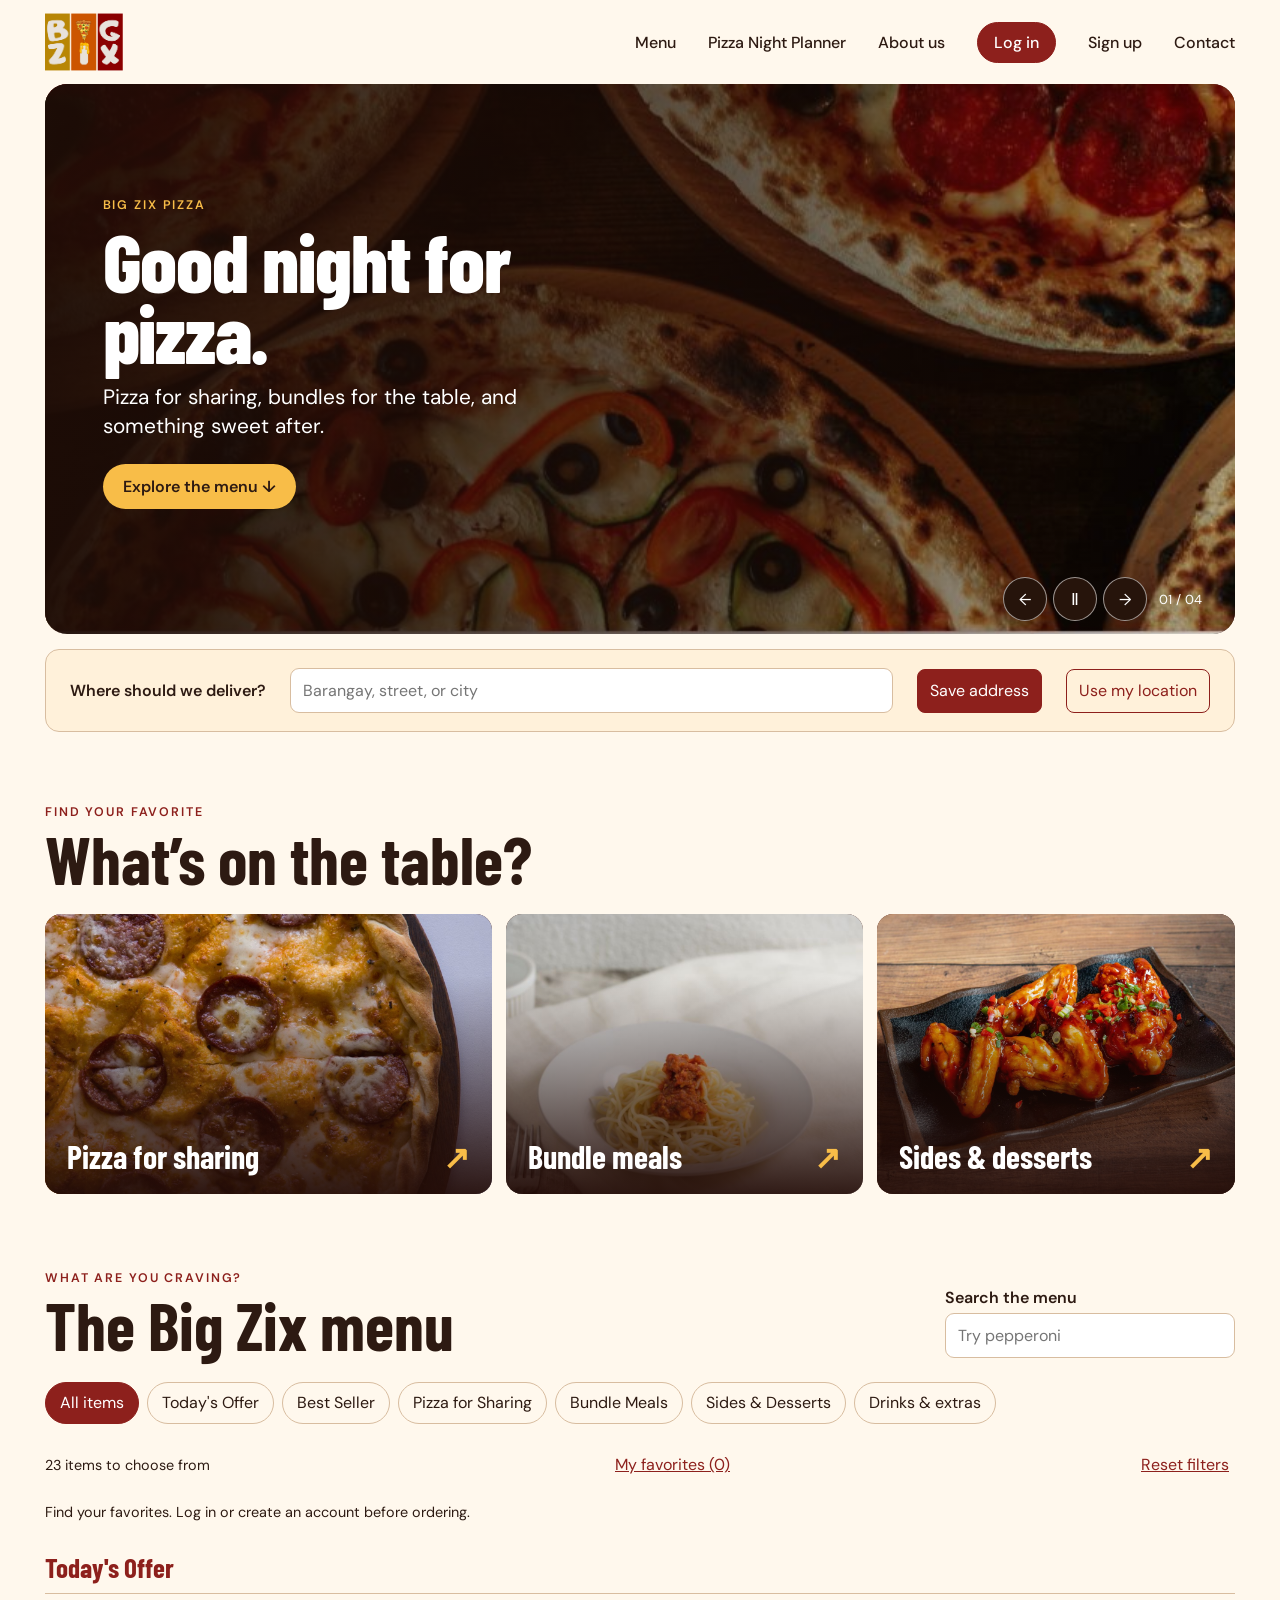
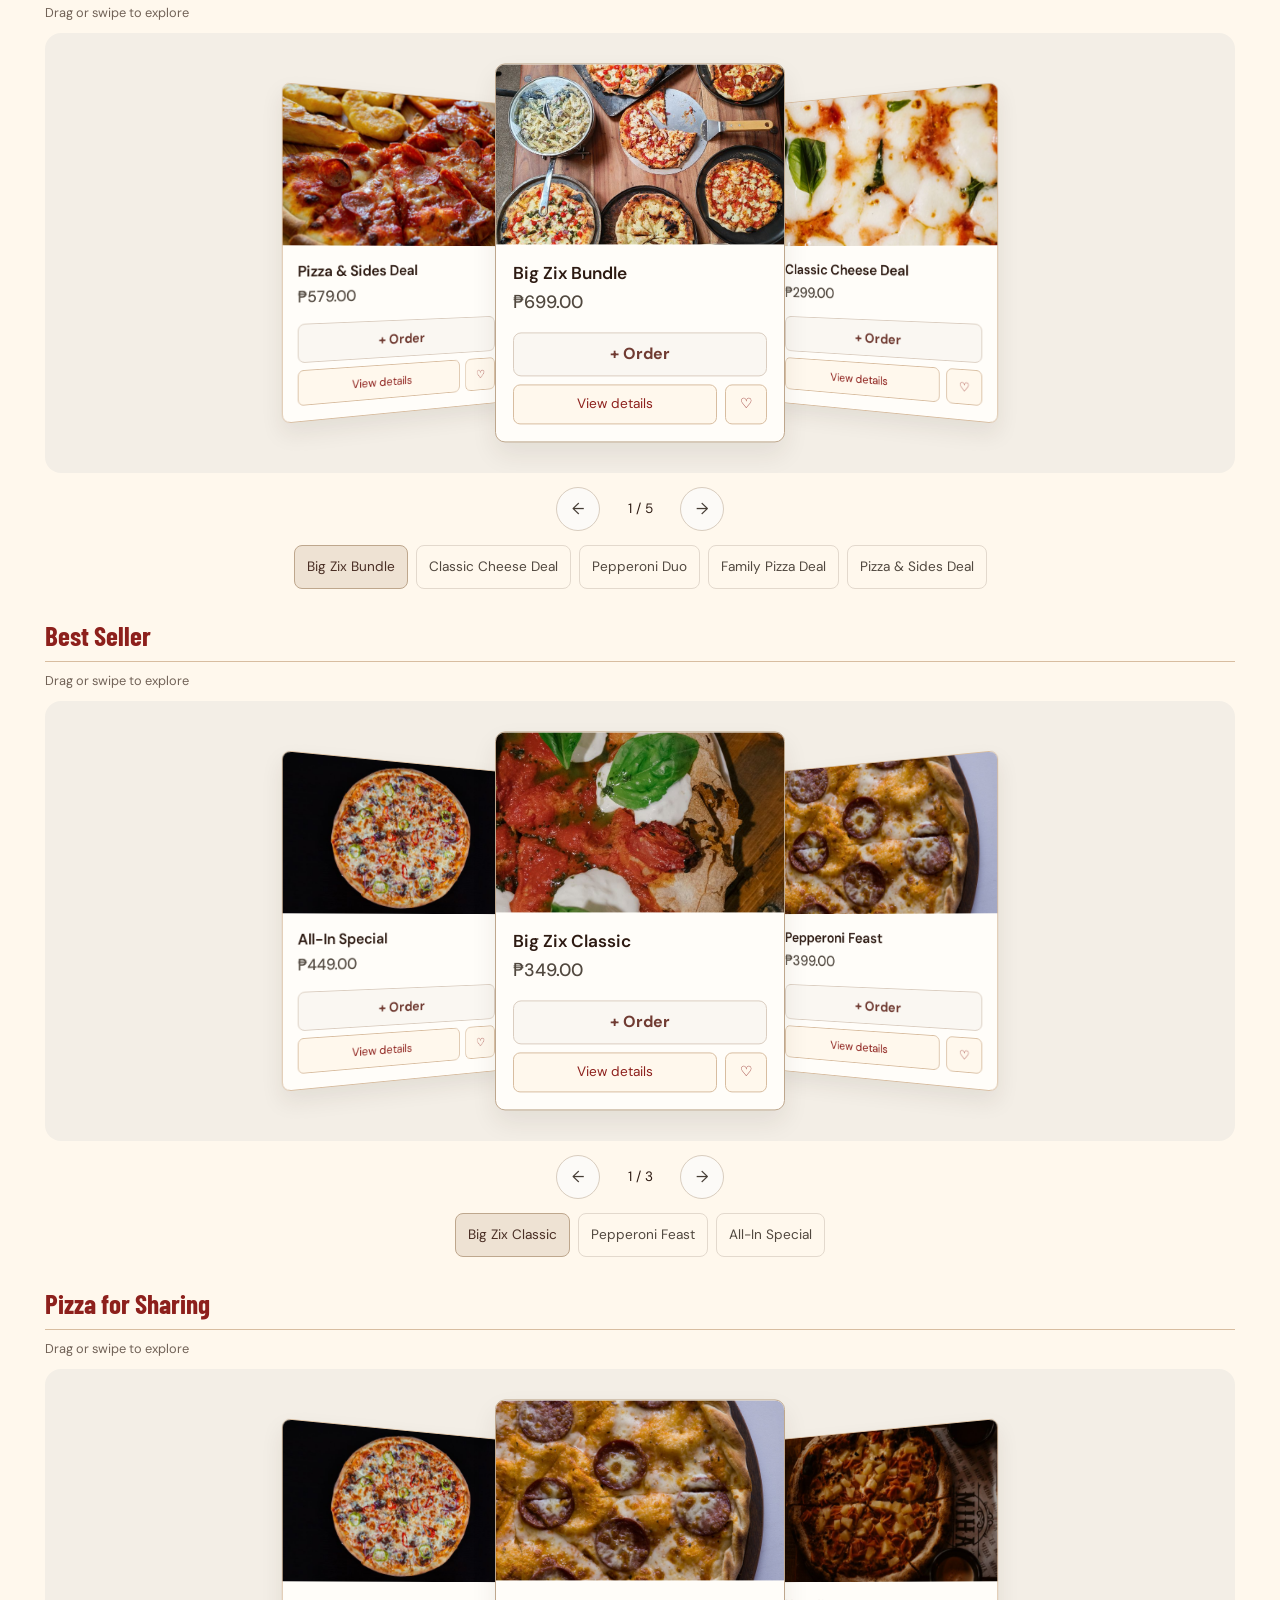
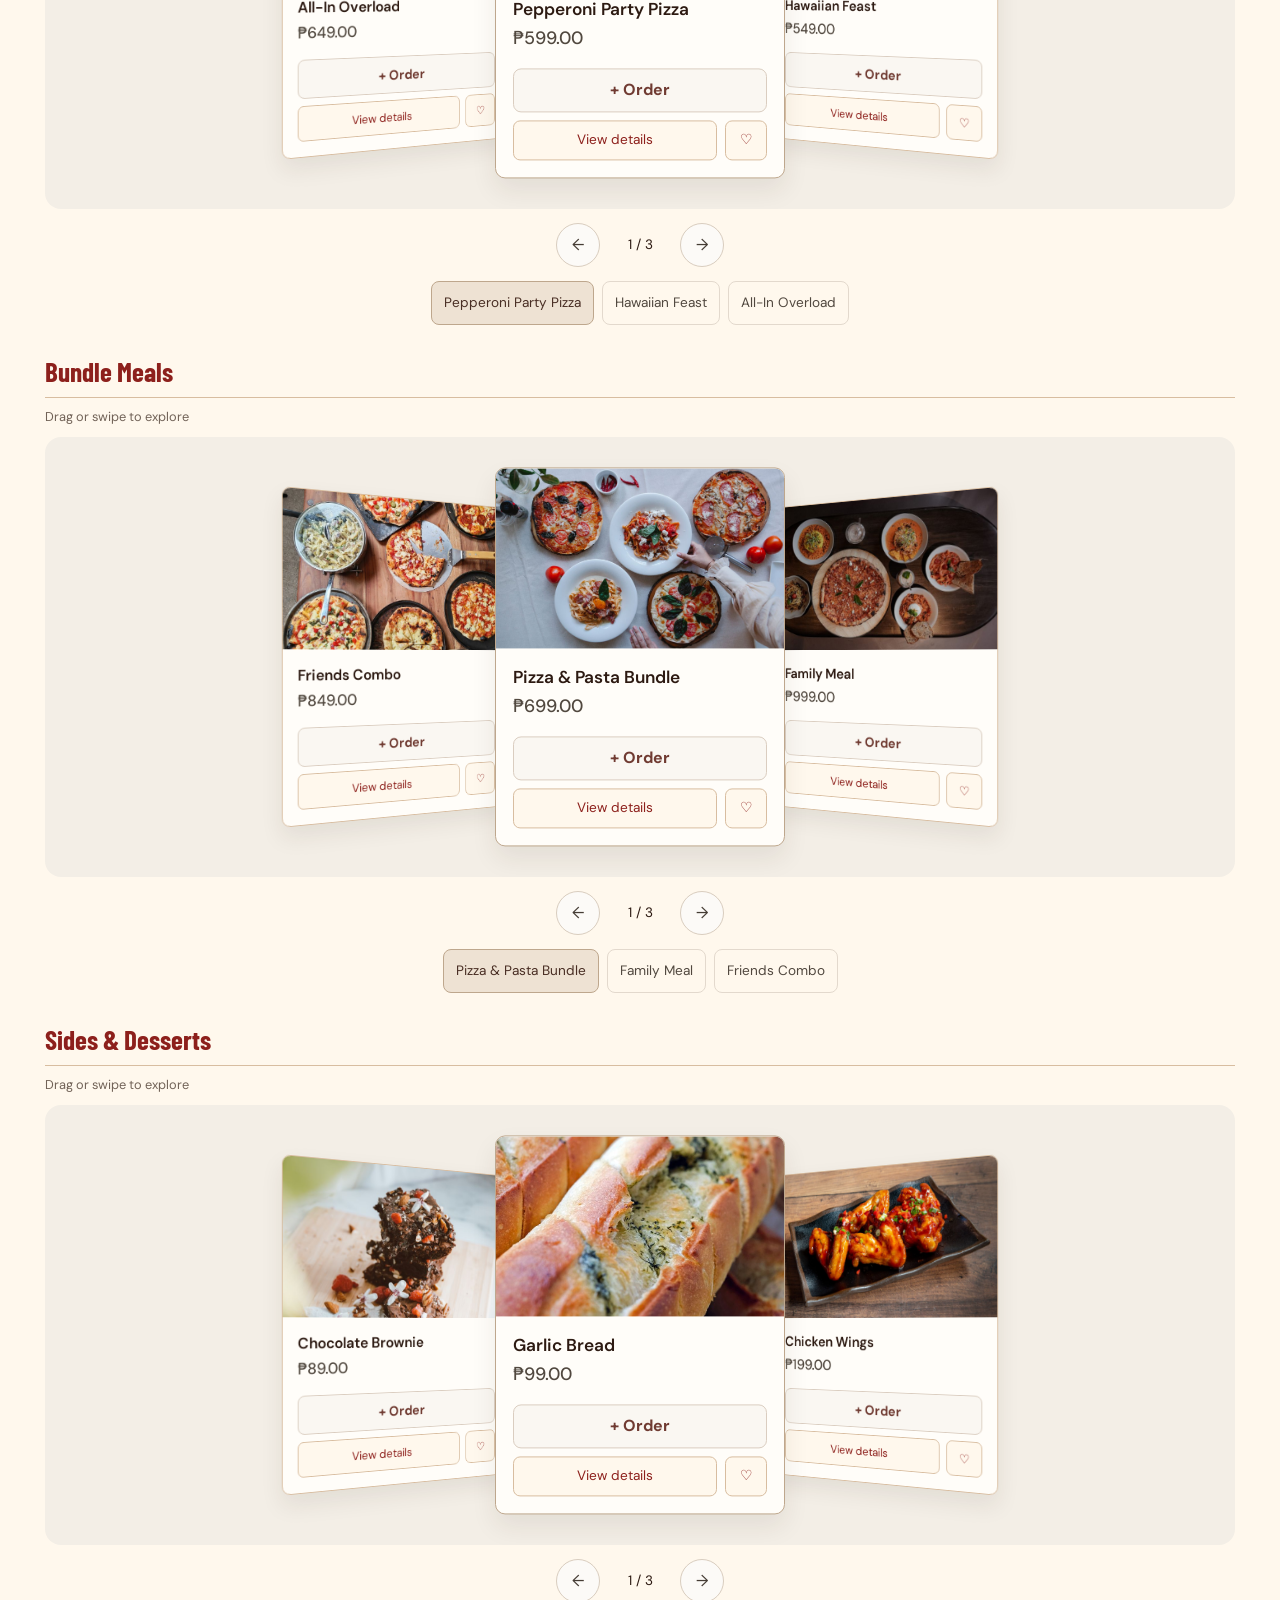
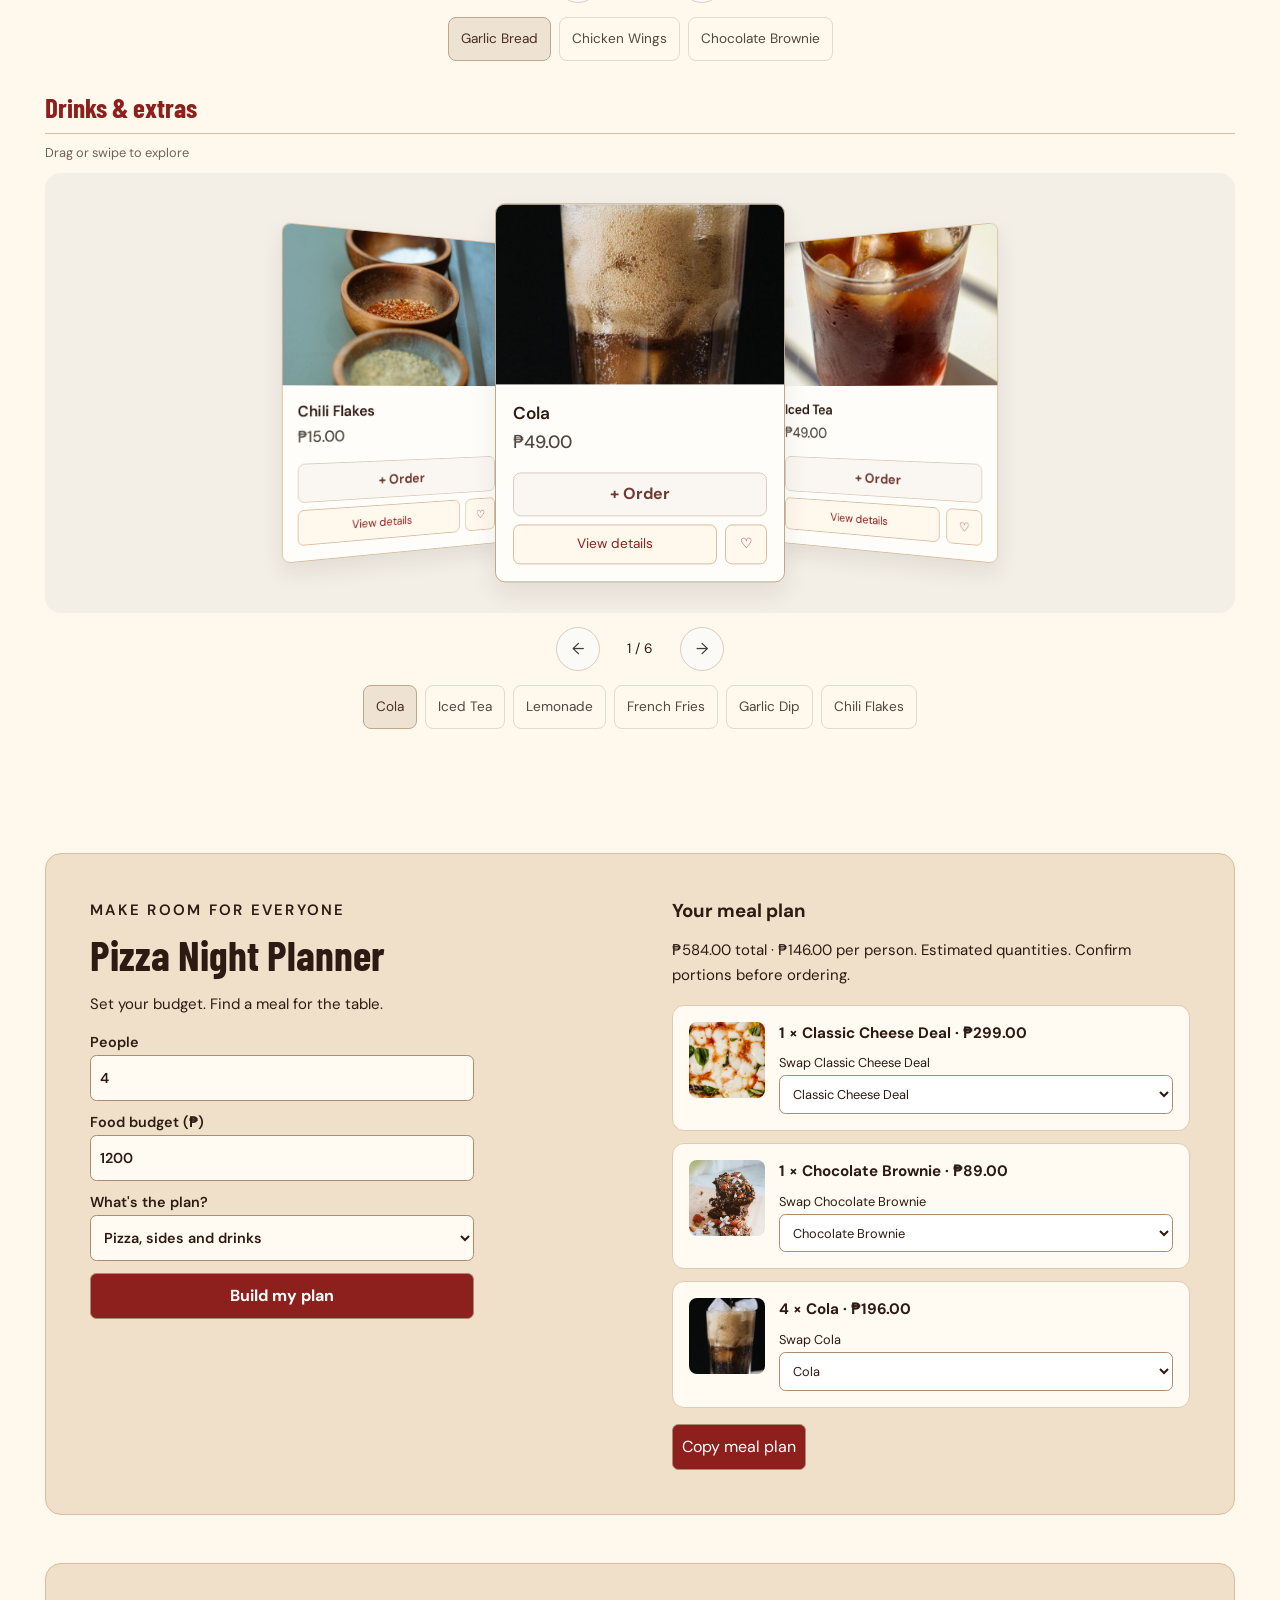
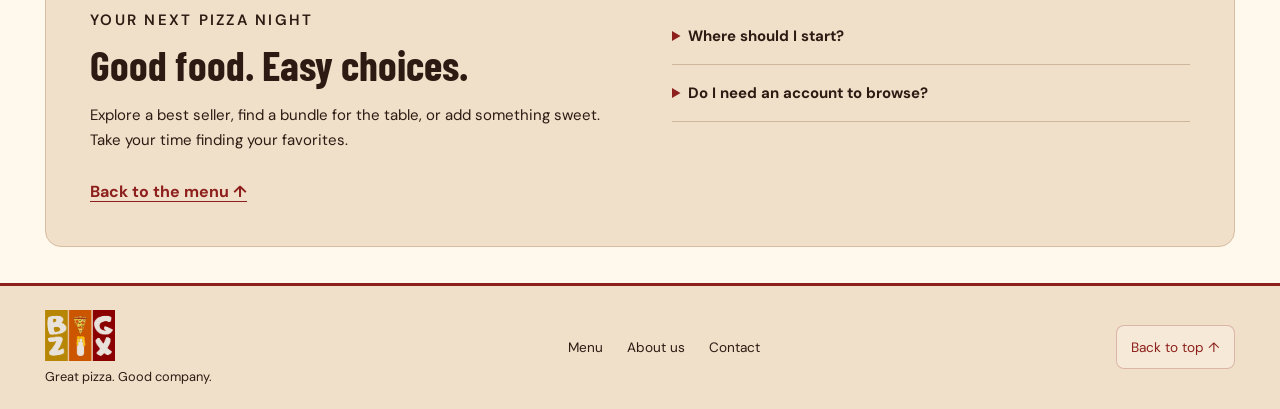
==== index.html @ eda9383b "Add product detail dialogs and browser-saved favorites" ====
<!doctype html>
<html lang="en">
  <head>
    <meta charset="utf-8" />
    <meta name="viewport" content="width=device-width, initial-scale=1" />
    <meta
      name="description"
      content="Explore Big Zix pizza, bundles, sides, and desserts."
    />
    <title>Big Zix | Pizza &amp; Menu</title>
    <link rel="preconnect" href="https://fonts.googleapis.com" />
    <link rel="preconnect" href="https://fonts.gstatic.com" crossorigin />
    <link
      rel="stylesheet"
      href="https://fonts.googleapis.com/css2?family=Barlow+Condensed:wght@600;700;800&amp;family=DM+Sans:wght@400;500;600;700&amp;display=swap"
    />
    <link rel="stylesheet" href="./styles/menu.css?v=20261113-4" />
    <link rel="stylesheet" href="./styles/menu-polish.css?v=20261113-6" />
    <link rel="stylesheet" href="./styles/auth-popup.css?v=20261113-4" />
    <link rel="stylesheet" href="./styles/product-details.css" />
  </head>
  <body id="home">
    <header class="masthead wrap">
      <a class="brand" href="#home"
        ><img src="./assets/logo.png" alt="Big Zix home"
      /></a>
      <nav class="nav" aria-label="Main navigation">
        <a href="#menu">Menu</a>
        <a href="#pizza-planner">Pizza Night Planner</a>
        <a href="./about-us.html">About us</a>
        <button class="cart-button" id="cart-button" type="button">
          Log in
        </button>
        <a href="./LOGIN/register.html">Sign up</a>
        <a href="./contact.html">Contact</a>
      </nav>
    </header>
    <main class="wrap">
      <section class="hero" aria-labelledby="headline">
        <div class="hero-slide-window" aria-hidden="true">
          <div class="hero-slide-track">
            <img
              src="./assets/poster.jpg"
              alt=""
              decoding="async"
              fetchpriority="high"
            /><img
              src="./assets/menu/pexels-7813574.jpg"
              alt=""
              decoding="async"
            /><img
              src="./assets/menu/pexels-6223229.jpg"
              alt=""
              decoding="async"
            /><img
              src="./assets/menu/pexels-29908653.jpg"
              alt=""
              decoding="async"
            />
          </div>
        </div>
        <div class="hero-copy">
          <p class="kicker">Big Zix Pizza</p>
          <h1>Good night for pizza.</h1>
          <p>
            Pizza for sharing, bundles for the table, and something sweet after.
          </p>
          <a class="cta" href="#menu">Explore the menu ↓</a>
        </div>
        <div
          class="hero-controls"
          role="group"
          aria-label="Featured products"
          hidden
        >
          <button type="button" data-slide="-1" aria-label="Previous product">
            ←
          </button>
          <button
            type="button"
            id="hero-pause"
            aria-label="Pause photo rotation"
          >
            <span aria-hidden="true">Ⅱ</span>
          </button>
          <button type="button" data-slide="1" aria-label="Next product">
            →
          </button>
          <span class="slide-number" aria-hidden="true">01 / 04</span>
        </div>
      </section>
      <form class="delivery" id="delivery-form" aria-label="Delivery location">
        <label for="delivery-address">Where should we deliver?</label>
        <input
          id="delivery-address"
          type="text"
          autocomplete="street-address"
          placeholder="Barangay, street, or city"
          maxlength="200"
        />
        <button type="submit">Save address</button>
        <button type="button" id="locate">Use my location</button>
        <p class="delivery-status" id="delivery-status" role="status"></p>
      </form>
      <section class="featured" aria-labelledby="featured-title">
        <p class="kicker">Find your favorite</p>
        <h2 id="featured-title">What’s on the table?</h2>
        <div class="feature-grid">
          <a
            class="feature-card"
            href="#pizza-sharing"
            data-feature="pizza-sharing"
          >
            <img
              src="./assets/menu/pexels-7813574.jpg"
              alt="Close-up of pepperoni pizza"
              loading="lazy"
              decoding="async"
            />
            <span>Pizza for sharing <span aria-hidden="true">↗</span></span>
          </a>
          <a
            class="feature-card"
            href="#bundle-meals"
            data-feature="bundle-meals"
          >
            <img
              src="./assets/menu/pexels-18315986.jpg"
              alt="Spaghetti with tomato sauce"
              loading="lazy"
              decoding="async"
            />
            <span>Bundle meals <span aria-hidden="true">↗</span></span>
          </a>
          <a
            class="feature-card"
            href="#sides-desserts"
            data-feature="sides-desserts"
          >
            <img
              src="./assets/menu/pexels-29908653.jpg"
              alt="Platter of glazed chicken wings"
              loading="lazy"
              decoding="async"
            />
            <span>Sides &amp; desserts <span aria-hidden="true">↗</span></span>
          </a>
        </div>
        <!-- Illustrative food photos by <a href="https://www.pexels.com/photo/close-up-of-a-pepperoni-pizza-7813574/">Engin Akyurt</a>, <a href="https://www.pexels.com/photo/pasta-with-tomato-sauce-on-a-plate-18315986/">Oss Leos</a>, <a href="https://www.pexels.com/photo/savory-glazed-chicken-wings-platter-29908653/">Snappr</a> on Pexels. -->
      </section>
      <section class="menu" id="menu" aria-labelledby="menu-title">
        <div class="menu-heading">
          <div>
            <p class="kicker">What are you craving?</p>
            <h2 id="menu-title">The Big Zix menu</h2>
          </div>
          <div class="search" role="search" aria-label="Search the menu">
            <label for="product-search">Search the menu</label>
            <input
              id="product-search"
              type="search"
              placeholder="Try pepperoni"
            />
          </div>
        </div>
        <div class="filters" role="group" aria-label="Filter menu by category">
          <button type="button" data-category="all" aria-pressed="true">
            All items
          </button>
          <button
            type="button"
            data-category="todays-offer"
            aria-pressed="false"
          >
            Today's Offer
          </button>
          <button
            type="button"
            data-category="best-seller"
            aria-pressed="false"
          >
            Best Seller
          </button>
          <button
            type="button"
            data-category="pizza-sharing"
            aria-pressed="false"
          >
            Pizza for Sharing
          </button>
          <button
            type="button"
            data-category="bundle-meals"
            aria-pressed="false"
          >
            Bundle Meals
          </button>
          <button
            type="button"
            data-category="sides-desserts"
            aria-pressed="false"
          >
            Sides &amp; Desserts
          </button>
          <button
            type="button"
            data-category="drinks-extras"
            aria-pressed="false"
          >
            Drinks &amp; extras
          </button>
        </div>
        <div class="menu-tools">
          <p id="menu-count" role="status"></p>
          <button id="favorites-filter" type="button" aria-pressed="false">
            My favorites
          </button>
          <button id="reset-menu" type="button">Reset filters</button>
        </div>
        <p class="menu-hint">
          Find your favorites. Log in or create an account before ordering.
        </p>
        <p id="empty-menu" role="status" hidden>
          No matches. Try a different search or category.
        </p>

        <section
          class="category"
          data-section="todays-offer"
          aria-labelledby="todays-offer"
        >
          <h3 id="todays-offer">Today's Offer</h3>
          <ul class="items">
            <li>
              <img
                class="item-photo"
                src="./assets/menu/pexels-33722680.jpg"
                alt=""
                loading="lazy"
                decoding="async"
              />
              <div class="item-details">
                <h4>Big Zix Bundle</h4>
                <p>₱699</p>
              </div>
            </li>
            <li>
              <img
                class="item-photo"
                src="./assets/menu/pexels-13310433.jpg"
                alt=""
                loading="lazy"
                decoding="async"
              />
              <div class="item-details">
                <h4>Classic Cheese Deal</h4>
                <p>₱299</p>
              </div>
            </li>
            <li>
              <img
                class="item-photo"
                src="./assets/menu/pexels-7813574.jpg"
                alt=""
                loading="lazy"
                decoding="async"
              />
              <div class="item-details">
                <h4>Pepperoni Duo</h4>
                <p>₱549</p>
              </div>
            </li>
            <li>
              <img
                class="item-photo"
                src="./assets/menu/pexels-28153641.jpg"
                alt=""
                loading="lazy"
                decoding="async"
              />
              <div class="item-details">
                <h4>Family Pizza Deal</h4>
                <p>₱899</p>
              </div>
            </li>
            <li>
              <img
                class="item-photo"
                src="./assets/menu/pexels-5017829.jpg"
                alt=""
                loading="lazy"
                decoding="async"
              />
              <div class="item-details">
                <h4>Pizza &amp; Sides Deal</h4>
                <p>₱579</p>
              </div>
            </li>
          </ul>
        </section>

        <section
          class="category"
          data-section="best-seller"
          aria-labelledby="best-seller"
        >
          <h3 id="best-seller">Best Seller</h3>
          <ul class="items">
            <li>
              <img
                class="item-photo"
                src="./assets/menu/pexels-30232160.jpg"
                alt=""
                loading="lazy"
                decoding="async"
              />
              <div class="item-details">
                <h4>Big Zix Classic</h4>
                <p>₱349</p>
              </div>
            </li>
            <li>
              <img
                class="item-photo"
                src="./assets/menu/pexels-7813574.jpg"
                alt=""
                loading="lazy"
                decoding="async"
              />
              <div class="item-details">
                <h4>Pepperoni Feast</h4>
                <p>₱399</p>
              </div>
            </li>
            <li>
              <img
                class="item-photo"
                src="./assets/menu/pexels-27582711.jpg"
                alt=""
                loading="lazy"
                decoding="async"
              />
              <div class="item-details">
                <h4>All-In Special</h4>
                <p>₱449</p>
              </div>
            </li>
          </ul>
        </section>

        <section
          class="category"
          data-section="pizza-sharing"
          aria-labelledby="pizza-sharing"
        >
          <h3 id="pizza-sharing">Pizza for Sharing</h3>
          <ul class="items">
            <li>
              <img
                class="item-photo"
                src="./assets/menu/pexels-7813574.jpg"
                alt=""
                loading="lazy"
                decoding="async"
              />
              <div class="item-details">
                <h4>Pepperoni Party Pizza</h4>
                <p>₱599</p>
              </div>
            </li>
            <li>
              <img
                class="item-photo"
                src="./assets/menu/pexels-32611521.jpg"
                alt=""
                loading="lazy"
                decoding="async"
              />
              <div class="item-details">
                <h4>Hawaiian Feast</h4>
                <p>₱549</p>
              </div>
            </li>
            <li>
              <img
                class="item-photo"
                src="./assets/menu/pexels-27582711.jpg"
                alt=""
                loading="lazy"
                decoding="async"
              />
              <div class="item-details">
                <h4>All-In Overload</h4>
                <p>₱649</p>
              </div>
            </li>
          </ul>
        </section>

        <section
          class="category"
          data-section="bundle-meals"
          aria-labelledby="bundle-meals"
        >
          <h3 id="bundle-meals">Bundle Meals</h3>
          <ul class="items">
            <li>
              <img
                class="item-photo"
                src="./assets/menu/pexels-6223229.jpg"
                alt=""
                loading="lazy"
                decoding="async"
              />
              <div class="item-details">
                <h4>Pizza &amp; Pasta Bundle</h4>
                <p>₱699</p>
              </div>
            </li>
            <li>
              <img
                class="item-photo"
                src="./assets/menu/pexels-31142295.jpg"
                alt=""
                loading="lazy"
                decoding="async"
              />
              <div class="item-details">
                <h4>Family Meal</h4>
                <p>₱999</p>
              </div>
            </li>
            <li>
              <img
                class="item-photo"
                src="./assets/menu/pexels-33722680.jpg"
                alt=""
                loading="lazy"
                decoding="async"
              />
              <div class="item-details">
                <h4>Friends Combo</h4>
                <p>₱849</p>
              </div>
            </li>
          </ul>
        </section>

        <section
          class="category"
          data-section="sides-desserts"
          aria-labelledby="sides-desserts"
        >
          <h3 id="sides-desserts">Sides &amp; Desserts</h3>
          <ul class="items">
            <li>
              <img
                class="item-photo"
                src="./assets/menu/pexels-37043987.jpg"
                alt=""
                loading="lazy"
                decoding="async"
              />
              <div class="item-details">
                <h4>Garlic Bread</h4>
                <p>₱99</p>
              </div>
            </li>
            <li>
              <img
                class="item-photo"
                src="./assets/menu/pexels-29908653.jpg"
                alt=""
                loading="lazy"
                decoding="async"
              />
              <div class="item-details">
                <h4>Chicken Wings</h4>
                <p>₱199</p>
              </div>
            </li>
            <li>
              <img
                class="item-photo"
                src="./assets/menu/pexels-6390686.jpg"
                alt=""
                loading="lazy"
                decoding="async"
              />
              <div class="item-details">
                <h4>Chocolate Brownie</h4>
                <p>₱89</p>
              </div>
            </li>
          </ul>
        </section>
        <section
          class="category"
          data-section="drinks-extras"
          aria-labelledby="drinks-extras"
        >
          <h3 id="drinks-extras">Drinks &amp; extras</h3>
          <ul class="items">
            <li>
              <img
                class="item-photo"
                src="./assets/menu/pexels-8879626.jpg"
                alt=""
                loading="lazy"
                decoding="async"
              />
              <div class="item-details">
                <h4>Cola</h4>
                <p>₱49</p>
              </div>
            </li>
            <li>
              <img
                class="item-photo"
                src="./assets/menu/pexels-18263138.jpg"
                alt=""
                loading="lazy"
                decoding="async"
              />
              <div class="item-details">
                <h4>Iced Tea</h4>
                <p>₱49</p>
              </div>
            </li>
            <li>
              <img
                class="item-photo"
                src="./assets/menu/pexels-33107436.jpg"
                alt=""
                loading="lazy"
                decoding="async"
              />
              <div class="item-details">
                <h4>Lemonade</h4>
                <p>₱69</p>
              </div>
            </li>
            <li>
              <img
                class="item-photo"
                src="./assets/menu/pexels-5860680.jpg"
                alt=""
                loading="lazy"
                decoding="async"
              />
              <div class="item-details">
                <h4>French Fries</h4>
                <p>₱89</p>
              </div>
            </li>
            <li>
              <img
                class="item-photo"
                src="./assets/menu/pexels-9304931.jpg"
                alt=""
                loading="lazy"
                decoding="async"
              />
              <div class="item-details">
                <h4>Garlic Dip</h4>
                <p>₱25</p>
              </div>
            </li>
            <li>
              <img
                class="item-photo"
                src="./assets/menu/pexels-11733646.jpg"
                alt=""
                loading="lazy"
                decoding="async"
              />
              <div class="item-details">
                <h4>Chili Flakes</h4>
                <p>₱15</p>
              </div>
            </li>
          </ul>
        </section>
      </section>
      <section
        class="menu-help"
        id="pizza-planner"
        aria-labelledby="planner-title"
      >
        <div class="menu-help-intro">
          <p class="kicker">Make room for everyone</p>
          <h2 id="planner-title">Pizza Night Planner</h2>
          <p>Set your budget. Find a meal for the table.</p>
          <form id="planner-form">
            <label
              >People
              <input
                name="people"
                type="number"
                min="1"
                max="30"
                value="4"
                required
            /></label>
            <label
              >Food budget (₱)
              <input
                name="budget"
                type="number"
                min="1"
                step="0.01"
                value="1200"
                required
            /></label>
            <label
              >What's the plan?
              <select name="mood">
                <option value="balanced">Pizza, sides and drinks</option>
                <option value="pizza">Pizza and sides</option>
                <option value="bundles">Start with a bundle</option>
              </select>
            </label>
            <button type="submit">Build my plan</button>
          </form>
        </div>
        <div>
          <h3>Your meal plan</h3>
          <p id="planner-status" role="status"></p>
          <ul id="planner-items"></ul>
          <button type="button" id="planner-copy" hidden>Copy meal plan</button>
          <textarea
            id="planner-share"
            aria-label="Meal plan to copy"
            readonly
            hidden
          ></textarea>
        </div>
      </section>
      <section class="menu-help" aria-labelledby="menu-help-title">
        <div class="menu-help-intro">
          <p class="kicker">Your next pizza night</p>
          <h2 id="menu-help-title">Good food. Easy choices.</h2>
          <p>
            Explore a best seller, find a bundle for the table, or add something
            sweet. Take your time finding your favorites.
          </p>
          <a class="help-menu-link" href="#menu">Back to the menu ↑</a>
        </div>
        <div class="menu-faq">
          <details>
            <summary>Where should I start?</summary>
            <p>
              Try Best Seller for pizza favorites, Bundle Meals for a shared
              spread, or Sides &amp; Desserts for a little extra. Use the search
              box to find a dish by name.
            </p>
          </details>
          <details>
            <summary>Do I need an account to browse?</summary>
            <p>
              No account is needed to explore the menu and prices. When you
              select Order, you can visit our log-in or sign-up page.
            </p>
          </details>
        </div>
      </section>
    </main>
    <footer class="site-footer" aria-label="Big Zix footer">
      <div class="footer-inner wrap">
        <div class="footer-brand">
          <a class="footer-logo" href="./index.html" aria-label="Big Zix home"
            ><img src="./assets/logo.png" alt="Big Zix"
          /></a>
          <p>Great pizza. Good company.</p>
        </div>
        <nav class="footer-nav" aria-label="Footer navigation">
          <a href="#menu">Menu</a>
          <a href="./about-us.html">About us</a>
          <a href="./contact.html">Contact</a>
        </nav>
        <a class="footer-top-link" href="#home">Back to top ↑</a>
      </div>
    </footer>

    <dialog
      class="order-dialog"
      id="order-dialog"
      aria-labelledby="order-title"
    >
      <form method="dialog">
        <button class="dialog-close" aria-label="Close">×</button>
      </form>
      <p class="kicker" id="order-kicker">Big Zix</p>
      <h2 id="order-title"></h2>
      <p id="order-message"></p>
      <ul class="cart-list" id="cart-list" hidden></ul>
      <form id="checkout-form" hidden>
        <label for="order-method">How will you get your order?</label>
        <select id="order-method" name="method">
          <option value="pickup">Pickup</option>
          <option value="delivery">Delivery</option>
        </select>
        <div id="order-address-field" hidden>
          <label for="order-address">Delivery address</label>
          <input
            id="order-address"
            name="address"
            autocomplete="street-address"
            maxlength="200"
          />
        </div>
        <details class="optional-extras">
          <summary>Add drinks, sides or dips (optional)</summary>
          <fieldset class="checkout-extras">
            <legend>Want to add anything?</legend>
            <p>
              Pick a drink, side, dip, or dessert. You can also skip straight to
              confirming your order.
            </p>
            <ul id="checkout-extras-list"></ul>
          </fieldset>
        </details>
        <p class="checkout-note">
          Your order is recorded on this browser. Online payment and sending
          orders to the restaurant are not connected.
        </p>
      </form>
      <div class="dialog-actions" id="order-actions"></div>
      <p id="order-status" role="status" hidden></p>
    </dialog>
    <aside
      id="cart-summary"
      class="cart-summary"
      aria-label="Order summary"
      hidden
    >
      <div>
        <strong>Your next pizza night</strong>
        <p id="cart-total"></p>
      </div>
      <button type="button" id="view-cart" aria-haspopup="dialog">
        View cart →
      </button>
    </aside>
    <p id="menu-feedback" class="menu-feedback" role="status"></p>
    <dialog
      id="account-dialog"
      class="account-dialog"
      aria-labelledby="account-title"
      aria-describedby="account-message"
    >
      <button
        type="button"
        id="close-account"
        aria-label="Close login reminder"
      >
        ×
      </button>
      <p class="account-kicker">Before you order</p>
      <h2 id="account-title">Please log in first.</h2>
      <p id="account-message">
        You need to log in before ordering. New to Big Zix? Create an account to
        get started.
      </p>
      <div class="account-actions">
        <a class="account-login" href="./LOGIN/LOGIN.html">Log in</a>
        <a class="account-signup" href="./LOGIN/register.html">Sign up</a>
      </div>
      <button type="button" id="continue-browsing">Keep browsing</button>
    </dialog>
    <script src="./scripts/auth-popup.js?v=20261113-4" defer></script>
    <script src="./scripts/menu.js?v=20261118-1" defer></script>
    <script src="./scripts/planner.js?v=20261113-6" defer></script>
    <dialog id="product-dialog" aria-labelledby="product-title">
      <form method="dialog">
        <button aria-label="Close product details">Close</button>
      </form>
      <img id="product-photo" alt="" />
      <p id="product-category"></p>
      <h2 id="product-title"></h2>
      <p id="product-price"></p>
      <div class="product-dialog-actions">
        <button id="product-favorite" type="button" aria-pressed="false">
          Save favorite
        </button>
        <button id="product-order" type="button">Order</button>
      </div>
    </dialog>
    <script src="./scripts/product-details.js?v=1" defer></script>
  </body>
</html>
---- styles/menu.css ----
:root {
  --paper: #fff8ed;
  --ink: #2d1a12;
  --red: #8d201c;
  --gold: #f8bd48;
  --line: #d8bda0;
}
* {
  box-sizing: border-box;
}
body {
  margin: 0;
  font-family: "DM Sans", "Segoe UI", sans-serif;
  color: var(--ink);
  background: var(--paper);
}
a {
  color: inherit;
}
button,
input {
  font: inherit;
}
button {
  cursor: pointer;
}
:focus-visible {
  outline: 3px solid #bf621d;
  outline-offset: 4px;
}
.wrap {
  width: min(1190px, calc(100% - 56px));
  margin-inline: auto;
}
.masthead {
  display: flex;
  align-items: center;
  justify-content: space-between;
  flex-wrap: wrap;
  gap: 12px;
  min-height: 84px;
  padding-block: 10px;
}
.brand {
  position: relative;
  display: block;
  flex: 0 0 78px;
  aspect-ratio: 761 / 559;
  overflow: hidden;
}
.brand img {
  position: absolute;
  width: 208.54%;
  height: auto;
  left: -54.53%;
  top: -150.8%;
}
.nav {
  display: flex;
  align-items: center;
  flex-wrap: wrap;
  gap: clamp(10px, 2.7vw, 32px);
  font-weight: 500;
}
.nav a {
  text-decoration: none;
}
.nav a:hover {
  text-decoration: underline;
  text-underline-offset: 5px;
}
.kicker {
  margin: 0;
  font-size: 0.78rem;
  font-weight: 600;
  letter-spacing: 0.15em;
  text-transform: uppercase;
}
.hero .kicker {
  color: var(--gold);
}
h1,
h2,
h3,
h4 {
  margin: 0;
}
h1 {
  max-width: 11ch;
  margin: 12px 0 15px;
  font-weight: 600;
  font-size: clamp(3rem, 6.5vw, 6.5rem);
  line-height: 0.94;
  letter-spacing: -0.035em;
}
.hero-copy > p:not(.kicker) {
  margin: 0 0 24px;
  max-width: 33ch;
  font-size: clamp(1.04rem, 2vw, 1.3rem);
  line-height: 1.4;
}
.cta {
  display: inline-block;
  padding: 12px 20px;
  border-radius: 999px;
  color: var(--ink);
  background: var(--gold);
  font-weight: 600;
  text-decoration: none;
}
.cta:hover {
  background: #ffcf70;
}
.delivery {
  display: grid;
  grid-template-columns: auto minmax(0, 1fr);
  align-items: center;
  gap: 14px 24px;
  padding: 18px 24px;
  margin: 15px 0 0;
  border: 1px solid var(--line);
  border-radius: 14px;
  background: #fff1da;
}
.delivery label,
.search label {
  font-weight: 600;
}
input {
  width: 100%;
  min-height: 45px;
  padding: 9px 12px;
  color: var(--ink);
  background: white;
  border: 1px solid var(--line);
  border-radius: 9px;
}
.menu {
  padding-block: clamp(42px, 6vw, 76px);
  scroll-margin-top: 20px;
}
.menu-heading {
  display: flex;
  justify-content: space-between;
  align-items: end;
  flex-wrap: wrap;
  gap: 14px 28px;
}
.menu-heading .kicker {
  color: var(--red);
}
h2 {
  margin-top: 5px;
  font-size: clamp(2.3rem, 5.2vw, 4.5rem);
  line-height: 1;
  font-weight: 600;
}
.search {
  flex: 0 1 290px;
  display: grid;
  gap: 5px;
}
.filters {
  display: flex;
  flex-wrap: wrap;
  gap: 8px;
  margin-block: 24px 12px;
}
.filters button {
  min-height: 42px;
  padding: 8px 14px;
  border-radius: 999px;
  border: 1px solid var(--line);
  background: transparent;
  color: var(--ink);
}
.filters button:hover {
  border-color: var(--red);
}
.filters button[aria-pressed="true"] {
  border-color: var(--red);
  background: var(--red);
  color: white;
}
.category {
  margin-top: 30px;
}
.category h3 {
  border-bottom: 1px solid var(--line);
  padding-bottom: 10px;
  color: var(--red);
  font-weight: 600;
  font-size: 1.45rem;
}
.items {
  display: grid;
  grid-template-columns: repeat(3, minmax(0, 1fr));
  gap: 10px;
  margin: 12px 0 0;
  padding: 0;
  list-style: none;
}
.items li {
  position: relative;
  overflow: hidden;
  border: 1px solid var(--line);
  background: #fffdf9;
  border-radius: 10px;
}
.items h4 {
  font-size: 1.08rem;
  font-weight: 600;
}
.items p {
  margin: 5px 0 0;
  color: var(--red);
  font-size: 0.9rem;
  font-weight: 600;
  font-variant-numeric: tabular-nums;
}
@media (max-width: 680px) {
  .wrap {
    width: calc(100% - 32px);
  }
  .masthead {
    min-height: 70px;
  }
  .brand {
    flex-basis: 60px;
  }
  .nav {
    font-size: 0.9rem;
  }
  .delivery {
    grid-template-columns: 1fr;
    gap: 8px;
    padding: 14px;
  }
  .items {
    grid-template-columns: repeat(2, minmax(0, 1fr));
  }
}
@media (max-width: 350px) {
  .items {
    grid-template-columns: 1fr;
  }
}

.delivery {
  grid-template-columns: auto minmax(160px, 1fr) auto auto;
}
.delivery button {
  min-height: 44px;
  padding: 8px 12px;
  border: 1px solid var(--red);
  border-radius: 8px;
  background: var(--red);
  color: white;
}
.delivery #locate {
  background: transparent;
  color: var(--red);
}
.delivery #locate:disabled {
  cursor: wait;
  opacity: 0.65;
}
.delivery-status:empty {
  display: none;
}
.delivery-status {
  grid-column: 1 / -1;
  margin: 0;
  font-size: 0.9rem;
  overflow-wrap: anywhere;
}
.featured {
  margin-top: clamp(38px, 6vw, 72px);
}
.featured .kicker {
  color: var(--red);
}
.feature-grid {
  display: grid;
  grid-template-columns: 1.25fr 1fr 1fr;
  gap: 14px;
  margin-top: 22px;
}
.feature-card {
  position: relative;
  isolation: isolate;
  display: grid;
  align-items: end;
  min-height: clamp(178px, 22vw, 280px);
  overflow: hidden;
  border-radius: 16px;
  background: #4c2118;
  color: white;
  text-decoration: none;
}
.feature-card img,
.feature-card::after {
  position: absolute;
  inset: 0;
  z-index: -1;
  width: 100%;
  height: 100%;
}
.feature-card img {
  object-fit: cover;
}
.feature-card::after {
  content: "";
  background: linear-gradient(0deg, #240d08ed, #240d0800 78%);
}
.feature-card > span {
  display: flex;
  align-items: end;
  justify-content: space-between;
  gap: 8px;
  padding: clamp(12px, 2vw, 22px);
  font-size: clamp(1.1rem, 2.3vw, 1.55rem);
  font-weight: 600;
}
.feature-card span span {
  color: var(--gold);
}
@media (max-width: 950px) {
  .delivery {
    grid-template-columns: 1fr 1fr;
    gap: 9px;
  }
  .delivery label,
  .delivery input {
    grid-column: 1 / -1;
  }
}
@media (max-width: 680px) {
  .feature-grid {
    grid-template-columns: 1fr 1fr;
    gap: 10px;
  }
  .feature-card:first-child {
    grid-column: 1 / -1;
  }
}
@media (prefers-reduced-motion: no-preference) {
  html {
    scroll-behavior: smooth;
  }
  .feature-card img {
    transition: transform 0.32s ease-out;
  }
  .feature-card:is(:hover, :focus-visible) img {
    transform: scale(1.07);
  }
  .menu[data-updated] .category:not([hidden]) {
    animation: menu-enter 0.28s ease-out;
  }
  @keyframes menu-enter {
    from {
      opacity: 0.65;
      transform: translateY(7px);
    }
  }
}

.item-details {
  padding: clamp(11px, 2vw, 17px);
}

.items li:focus-within,
.items li:hover {
  border-color: var(--red);
}
.cart-button,
.dialog-action {
  padding: 9px 16px;
  border: 1px solid var(--red);
  border-radius: 999px;
  background: var(--red);
  color: white;
  text-decoration: none;
  cursor: pointer;
}
.dialog-action.secondary {
  color: var(--red);
  background: transparent;
}
.order-dialog {
  width: min(560px, calc(100% - 32px));
  max-height: 85vh;
  padding: 28px;
  border: 1px solid var(--line);
  border-radius: 21px;
  background: var(--paper);
  color: var(--ink);
  box-shadow: 0 20px 70px #211a1926;
}
.order-dialog::backdrop {
  background: #211e1c66;
  backdrop-filter: blur(3px);
}
.order-dialog h2 {
  font-size: clamp(1.65rem, 6vw, 2.35rem);
  padding-right: 26px;
}
.order-dialog p {
  line-height: 1.45;
}
.dialog-close {
  position: absolute;
  top: 10px;
  right: 12px;
  border: 0;
  background: transparent;
  color: var(--red);
  font-size: 1.5rem;
}
.dialog-actions {
  display: flex;
  flex-wrap: wrap;
  gap: 10px;
}
.cart-list {
  padding: 0;
  list-style: none;
}
.cart-list li {
  display: flex;
  justify-content: space-between;
  align-items: center;
  gap: 12px;
  padding: 9px 0;
  border-bottom: 1px solid var(--line);
}
.cart-list button {
  background: none;
  color: var(--red);
  border: 0;
  text-decoration: underline;
}
@media (prefers-reduced-motion: no-preference) {
  .order-dialog[open] {
    animation: dialog-in 0.18s ease-out;
  }
  @keyframes dialog-in {
    from {
      opacity: 0;
      transform: translateY(8px) scale(0.98);
    }
  }
}
h1,
h2,
.category h3,
.feature-card > span {
  font-family: "Barlow Condensed", "Arial Narrow", sans-serif;
}
h1 {
  max-width: 13ch;
  font-weight: 800;
  font-size: clamp(3.5rem, 8vw, 7.75rem);
  line-height: 0.87;
  letter-spacing: -0.015em;
}
h2,
.category h3,
.feature-card > span {
  font-weight: 700;
}
.category h3 {
  font-size: 1.7rem;
}
.feature-card > span {
  font-size: clamp(1.35rem, 2.7vw, 2rem);
  line-height: 1;
}

.hero {
  --hero-height: clamp(440px, 43vw, 555px);
  height: var(--hero-height);
  position: relative;
  isolation: isolate;
  overflow: hidden;
  display: grid;
  grid-template: 1fr / 1fr;
  border-radius: 22px;
  color: white;
  align-items: center;
  background: radial-gradient(
    ellipse at 76% 48%,
    #743824,
    #351a12 56%,
    #22110d
  );
}
.hero-copy {
  grid-area: 1 / 1;
  padding: clamp(24px, 4.5vw, 64px);
  padding-bottom: 70px;
  min-width: 0;
  max-width: 720px;
}
.hero-copy h1 {
  font-size: clamp(3.1rem, 6.4vw, 6.3rem);
  overflow-wrap: anywhere;
}
.hero-copy .hero-product-price {
  color: var(--gold);
  font-weight: 700;
  font-size: 1.35rem;
}
.hero-controls {
  position: absolute;
  right: clamp(13px, 3vw, 33px);
  bottom: 13px;
  display: flex;
  align-items: center;
  gap: 6px;
}
.hero-controls[hidden] {
  display: none;
}
.hero-controls button {
  width: 44px;
  height: 44px;
  border: 1px solid #ffffff8c;
  border-radius: 50%;
  background: #26140b;
  color: white;
}
.hero-controls button:hover {
  background: #6e321e;
}
.hero-controls button:focus-visible {
  outline-color: var(--gold);
}
.slide-number {
  color: white;
  font-size: 0.82rem;
  font-variant-numeric: tabular-nums;
  padding-left: 6px;
}
@media (max-width: 680px) {
  .hero-copy {
    align-self: end;
    padding: 12px 22px 70px;
  }
  .hero-copy h1 {
    font-size: clamp(2.65rem, 10vw, 4rem);
  }
}

.item-photo {
  display: block;
  width: 100%;
  aspect-ratio: 16 / 10;
  object-fit: cover;
  background: #f3d6a9;
}
.hero-slide-window {
  position: absolute;
  inset: 0;
  overflow: hidden;
  z-index: -2;
}
.hero-slide-track {
  display: flex;
  width: 100%;
  height: 100%;
}
.hero-slide-track img {
  position: static;
  flex: 0 0 100%;
  width: 100%;
  height: 100%;
  object-fit: cover;
  object-position: 60% center;
}
.hero::after {
  content: "";
  position: absolute;
  inset: 0;
  z-index: -1;
  background: linear-gradient(90deg, #1d0c06f5, #1d0c069e 60%, #1d0c062e);
}
@media (prefers-reduced-motion: no-preference) {
  .hero-slide-track {
    transition: transform 0.45s cubic-bezier(0.2, 0.8, 0.2, 1);
  }
}
@media (max-width: 680px) {
  .hero {
    --hero-height: 440px;
  }
  .hero::after {
    background: linear-gradient(0deg, #1d0c06fa, #1d0c0644);
  }
}

#checkout-form label {
  display: block;
  margin: 12px 0 6px;
  font-weight: 600;
}
#checkout-form select {
  width: 100%;
  padding: 10px;
  border: 1px solid var(--line);
  border-radius: 8px;
  background: white;
  color: var(--ink);
  font: inherit;
}
.checkout-note {
  font-size: 0.88rem;
}
.cart-quantity {
  display: flex;
  align-items: center;
  gap: 5px;
  flex: 0 0 auto;
}
.cart-quantity button {
  min-width: 38px;
  min-height: 38px;
  border: 1px solid var(--line);
  border-radius: 8px;
  text-decoration: none;
}

.order-dialog:has(#checkout-form:not([hidden])) {
  width: min(720px, calc(100% - 32px));
  max-height: 90dvh;
  padding: clamp(18px, 4vw, 36px);
}
.checkout-extras {
  min-width: 0;
  margin: 24px 0 0;
  padding: 0;
  border: 0;
}
.checkout-extras legend {
  color: var(--red);
  font-size: clamp(1.45rem, 3vw, 2.15rem);
  font-weight: 700;
}
.checkout-extras p {
  margin: 4px 0 14px;
}
#checkout-extras-list {
  display: grid;
  grid-template-columns: repeat(3, minmax(0, 1fr));
  gap: 12px;
  list-style: none;
  padding: 0;
  margin: 0;
}
#checkout-extras-list li {
  min-width: 0;
  overflow: hidden;
  display: grid;
  grid-template-rows: auto 1fr;
  border: 1px solid var(--line);
  border-radius: 12px;
  background: #fffdf9;
}
#checkout-extras-list img {
  width: 100%;
  aspect-ratio: 16 / 9;
  object-fit: cover;
  display: block;
  background: #f3d6a9;
}
.extra-details {
  display: grid;
  grid-template-columns: 1fr;
  align-content: end;
  gap: 5px;
  padding: clamp(8px, 2vw, 14px);
}
.extra-price {
  color: var(--red);
  font-weight: 600;
}
#checkout-extras-list button {
  min-height: 44px;
  margin-top: 3px;
  padding: 5px 8px;
  border: 1px solid var(--red);
  border-radius: 8px;
  background: white;
  color: var(--red);
}
#checkout-extras-list button:disabled {
  opacity: 0.55;
  cursor: default;
}
@media (max-width: 640px) {
  #checkout-extras-list {
    grid-template-columns: repeat(2, minmax(0, 1fr));
    gap: 8px;
  }
}

/* Browse products directly; keep the order within reach. */
.items {
  gap: 20px;
}
.items li {
  display: flex;
  flex-direction: column;
}
.items li[hidden],
[hidden] {
  display: none !important;
}
.item-details {
  display: flex;
  flex-direction: column;
  flex: 1;
}
.items h4 {
  line-height: 1.4;
}
.items p {
  font-size: 1.12rem;
  margin-bottom: 18px;
}
.product-add {
  margin-top: auto;
  min-height: 44px;
  padding: 10px;
  border: 1px solid var(--red);
  border-radius: 8px;
  color: var(--red);
  background: #fff9ee;
  font-weight: 700;
}
.product-add:hover {
  background: var(--red);
  color: white;
}
.product-add:disabled {
  opacity: 0.5;
  cursor: default;
}
.menu-tools {
  display: flex;
  align-items: center;
  justify-content: space-between;
  gap: 12px;
  margin-top: 18px;
}
.menu-tools p,
.menu-hint {
  font-size: 0.9rem;
}
.menu-tools button {
  border: 0;
  background: none;
  text-decoration: underline;
  color: var(--red);
  min-height: 44px;
}
.cart-summary {
  position: fixed;
  z-index: 20;
  bottom: 16px;
  left: 50%;
  transform: translateX(-50%);
  width: min(620px, calc(100% - 24px));
  padding: 14px 20px;
  display: flex;
  align-items: center;
  justify-content: space-between;
  gap: 12px;
  background: #302019;
  color: #fff9ee;
  border-radius: 16px;
  box-shadow: 0 8px 30px #30201933;
}
.cart-summary p {
  margin: 3px 0 0;
}
.cart-summary button {
  border: 0;
  background: #ffbf50;
  color: #302019;
  border-radius: 9px;
  padding: 12px 18px;
  min-height: 44px;
  font-weight: 700;
}
.menu-feedback {
  position: fixed;
  width: 1px;
  height: 1px;
  overflow: hidden;
  clip-path: inset(50%);
}
button:focus-visible,
a:focus-visible {
  outline: 3px solid #bd7900;
  outline-offset: 4px;
}
@media (max-width: 480px) {
  .cart-summary {
    padding: 12px;
  }
  .cart-summary strong {
    font-size: 0.85rem;
  }
  .items {
    gap: 12px;
  }
}

.cart-quantity {
  flex-wrap: wrap;
  justify-content: flex-end;
}

@media (max-width: 480px) {
  .cart-list li {
    flex-wrap: wrap;
    gap: 12px;
  }
}

/* Order lines keep editing separate from removing a product. */
.cart-list .order-line {
  display: grid;
  grid-template-columns: minmax(0, 1fr) auto;
  gap: 14px 18px;
  padding: 20px 0;
  align-items: center;
}
.order-line-info {
  display: grid;
  gap: 5px;
}
.order-line-info strong {
  font-size: 1rem;
  line-height: 1.35;
}
.order-line-info span {
  font-size: 0.83rem;
  color: #725b4d;
}
.order-line-total {
  text-align: right;
  font-variant-numeric: tabular-nums;
}
.order-line .cart-quantity {
  grid-column: 1;
  grid-row: 2;
  display: inline-flex;
  justify-self: start;
  flex-wrap: nowrap;
  gap: 0;
  border: 1px solid #dfcfbf;
  border-radius: 10px;
  background: #fffdf9;
  overflow: hidden;
}
.cart-list .quantity-step {
  width: 44px;
  height: 44px;
  border: 0;
  border-radius: 0;
  background: transparent;
  color: var(--ink);
  font-size: 1.25rem;
  text-decoration: none;
}
.cart-list .quantity-step:hover {
  background: #f6eadb;
}
.quantity-value {
  min-width: 30px;
  text-align: center;
  font-weight: 700;
  font-variant-numeric: tabular-nums;
}
.cart-list .remove-item {
  grid-column: 2;
  grid-row: 2;
  justify-self: end;
  min-height: 44px;
  padding: 8px 12px;
  border: 1px solid transparent;
  border-radius: 8px;
  background: transparent;
  color: #a32c29;
  font-size: 0.85rem;
  font-weight: 600;
  text-decoration: none;
}
.cart-list .remove-item:hover {
  background: #fae9e5;
  border-color: #efc5be;
}
.cart-list button:focus-visible {
  outline: 3px solid #bd7900;
  outline-offset: -3px;
}

/* A quiet, readable checkout with one primary action. */
.order-dialog {
  background: #fcfaf7;
  border-color: #e7e0d8;
}
.order-dialog h2 {
  font-family: "DM Sans", sans-serif;
  font-size: clamp(1.5rem, 4vw, 1.9rem);
  line-height: 1.25;
  letter-spacing: -0.035em;
  margin: 10px 0 20px;
}
.order-dialog .kicker {
  color: #716257;
  font-size: 0.72rem;
  letter-spacing: 0.1em;
}
#order-message {
  background: #f1ede6;
  border-radius: 10px;
  padding: 14px 16px;
  font-weight: 600;
  font-variant-numeric: tabular-nums;
}
.order-dialog .cart-list {
  margin: 8px 0 24px;
}
.cart-list .order-line {
  border-color: #e9e3db;
}
.order-line-total {
  font-weight: 600;
  white-space: nowrap;
}
.order-dialog .dialog-action {
  border-radius: 9px;
  min-height: 46px;
  font-weight: 600;
}
.order-dialog .dialog-action.secondary {
  border-color: #ded7cf;
  color: #51483f;
}
.dialog-actions {
  margin-top: 24px;
}
.checkout-note {
  color: #685e55;
  line-height: 1.6;
}
.optional-extras {
  border: 1px solid #e3dcd3;
  border-radius: 12px;
  margin-top: 24px;
  padding: 16px;
}
.optional-extras summary {
  cursor: pointer;
  font-weight: 600;
  color: #453c34;
}
.optional-extras .checkout-extras {
  margin-top: 18px;
}
.optional-extras .checkout-extras legend {
  font-size: 1.15rem;
  color: #453c34;
}
.optional-extras .extra-price {
  color: #51483f;
  font-variant-numeric: tabular-nums;
}
.items p {
  color: #51483f;
  font-weight: 500;
}
.product-add {
  background: #faf7f2;
  border-color: #dacdc0;
  color: #703b32;
}
@media (max-width: 480px) {
  .order-dialog {
    padding: 20px;
  }
  .dialog-actions > button {
    flex: 1 1 auto;
  }
}

/* Perspective product shelves, with direct ordering on each visible card. */
.items.menu-shelf {
  position: relative;
  display: block;
  height: 390px;
  overflow: hidden;
  perspective: 1100px;
  border-radius: 16px;
  background: #f3eee6;
  touch-action: pan-y;
}
.menu-shelf li {
  position: absolute;
  top: 50%;
  left: 50%;
  width: clamp(220px, 28vw, 290px);
  transform: translate(-50%, -50%)
    translateX(calc(var(--slide-x, 0%) + var(--drag-x, 0px)))
    rotateY(calc(var(--slide-angle, 0deg) + var(--drag-tilt, 0deg)))
    scale(var(--slide-scale, 1));
  box-shadow: 0 12px 26px #30201915;
}
.menu-shelf li[data-active] {
  border-color: #bea78d;
}
.menu-shelf li[data-far] {
  visibility: hidden;
  pointer-events: none;
}
.menu-shelf-controls {
  display: flex;
  align-items: center;
  justify-content: center;
  gap: 16px;
  margin: 14px 0;
}
.menu-shelf-controls button {
  width: 44px;
  height: 44px;
  border: 1px solid #d9cdbf;
  border-radius: 50%;
  background: #fcfaf7;
  color: #453c34;
}
.menu-shelf-controls button:disabled {
  opacity: 0.4;
  cursor: default;
}
.menu-shelf-controls span {
  min-width: 48px;
  text-align: center;
  font-size: 0.85rem;
  font-variant-numeric: tabular-nums;
}
.menu-product-picker {
  display: flex;
  flex-wrap: wrap;
  justify-content: center;
  gap: 8px;
}
.menu-product-picker button {
  padding: 9px 12px;
  min-height: 44px;
  border: 1px solid #e3d9cd;
  border-radius: 8px;
  background: transparent;
  color: #51483f;
  font-size: 0.85rem;
}
.menu-product-picker button[aria-pressed="true"] {
  background: #eee2d3;
  border-color: #bea78d;
  color: #492e24;
}
@media (prefers-reduced-motion: no-preference) {
  .menu-shelf li {
    transition: transform 0.38s cubic-bezier(0.22, 1, 0.36, 1);
  }
}
@media (max-width: 480px) {
  .items.menu-shelf {
    height: 360px;
  }
  .menu-shelf li {
    width: 215px;
  }
}

.carousel-hint {
  margin: 10px 0;
  font-size: 0.8rem;
  color: #716257;
}
.menu-shelf {
  cursor: grab;
  user-select: none;
}
.menu-shelf.is-dragging,
.menu-shelf.is-dragging * {
  cursor: grabbing;
}
.menu-shelf.is-dragging li {
  transition: none;
}
.menu-shelf img {
  -webkit-user-drag: none;
}
.menu-shelf button {
  cursor: pointer;
}
@media (prefers-reduced-motion: no-preference) {
  .menu-shelf-controls button {
    transition:
      background 0.18s ease,
      transform 0.18s ease;
  }
  .menu-shelf-controls button:not(:disabled):hover {
    background: #eee2d3;
    transform: translateY(-2px);
  }
  .menu-shelf-controls button:not(:disabled):active {
    transform: scale(0.94);
  }
}

/* Compact footer in the same palette and typography as the menu. */
.site-footer {
  margin-top: 36px;
  border-top: 3px solid var(--red);
  background: #f0dfc9;
  color: var(--ink);
}
.footer-inner {
  display: flex;
  align-items: center;
  justify-content: space-between;
  gap: 24px;
  padding-block: 24px;
}
.footer-brand > a {
  font-family: "Barlow Condensed", "Arial Narrow", sans-serif;
  font-size: 2rem;
  font-weight: 800;
  color: var(--red);
  text-decoration: none;
  line-height: 1;
}
.footer-brand > a span {
  color: var(--gold);
}
.footer-brand p {
  margin: 7px 0 0;
  font-size: 0.8rem;
}
.footer-nav {
  display: flex;
  flex-wrap: wrap;
  gap: 8px 24px;
}
.footer-nav a,
.footer-top-link {
  display: inline-flex;
  align-items: center;
  min-height: 44px;
  font-size: 0.85rem;
  text-decoration: none;
}
.footer-nav a:hover,
.footer-top-link:hover {
  color: var(--red);
  text-decoration: underline;
  text-underline-offset: 4px;
}
.footer-top-link {
  color: var(--red);
  white-space: nowrap;
  padding-inline: 14px;
  border: 1px solid #8d201c40;
  border-radius: 8px;
  background: #fff8ed66;
}
body:has(#cart-summary:not([hidden])) .site-footer {
  padding-bottom: 100px;
}
@media (max-width: 600px) {
  .footer-inner {
    flex-wrap: wrap;
    gap: 12px 20px;
    padding-block: 20px;
  }
  .footer-brand {
    flex: 1 1 calc(100% - 130px);
  }
  .footer-nav {
    order: 3;
    width: 100%;
    gap: 24px;
  }
}

.footer-brand .footer-logo {
  position: relative;
  display: block;
  width: 70px;
  aspect-ratio: 761 / 559;
  overflow: hidden;
}
.footer-logo img {
  position: absolute;
  width: 208.54%;
  max-width: none;
  height: auto;
  left: -54.53%;
  top: -150.8%;
}
---- styles/menu-polish.css ----
/* Customer guidance: compact, semantic content beneath the menu. */
.menu-help {
  display: grid;
  grid-template-columns: 1fr 1fr;
  gap: clamp(24px, 5vw, 64px);
  margin-block: 48px 24px;
  padding: clamp(24px, 4vw, 44px);
  background: #f0dfc9;
  border: 1px solid var(--line);
  border-radius: 16px;
}
.menu-help h2 {
  margin: 8px 0 12px;
  font-family: "Barlow Condensed", sans-serif;
  font-size: clamp(30px, 4vw, 42px);
  line-height: 1.1;
}
.menu-help p {
  font-size: 15px;
  line-height: 1.7;
}
.menu-help a {
  color: var(--red);
  text-underline-offset: 4px;
}
.help-menu-link {
  display: inline-block;
  margin-top: 12px;
  font-weight: 700;
}
.menu-faq details {
  border-bottom: 1px solid #cdb89d;
}
.menu-faq summary {
  padding: 18px 0;
  cursor: pointer;
  font-size: 15px;
  font-weight: 700;
}
.menu-faq details p {
  margin: 0 0 18px;
}
.menu-faq summary::marker {
  color: var(--red);
}

/* Animate only transforms and opacity; reduced-motion users get no motion. */
@media (prefers-reduced-motion: no-preference) {
  .product-add,
  .cart-button,
  .account-actions a {
    transition: transform 140ms ease-out;
  }
  .product-add:active,
  .cart-button:active,
  .account-actions a:active {
    transform: scale(0.97);
  }
  .account-dialog[open] {
    animation: account-appear 180ms ease-out;
  }
  @keyframes account-appear {
    from {
      opacity: 0;
      transform: translateY(8px);
    }
    to {
      opacity: 1;
      transform: translateY(0);
    }
  }
}
@media (max-width: 700px) {
  .menu-help {
    grid-template-columns: 1fr;
  }
}

#planner-form {
  display: grid;
  gap: 0.75rem;
  max-width: 24rem;
}

#planner-form label,
#planner-items label {
  display: grid;
  gap: 0.25rem;
}

#pizza-planner :is(input, select, button, textarea) {
  font: inherit;
  padding: 0.55rem;
  border: 1px solid #a98c72;
  border-radius: 0.4rem;
}

#pizza-planner button {
  background: var(--red);
  color: white;
  cursor: pointer;
}

#planner-items li + li {
  margin-top: 0.75rem;
}

#planner-share {
  width: 100%;
  min-height: 9rem;
}

/* Meal planner cards and compact, accessible controls. */
#pizza-planner {
  align-items: start;
  scroll-margin-top: 24px;
}

#pizza-planner > div {
  min-width: 0;
}

#planner-form label {
  font-size: 0.9rem;
  font-weight: 600;
}

#planner-form :is(input, select) {
  width: 100%;
  min-height: 46px;
  background: #fffaf2;
  color: var(--ink);
}

#planner-form button,
#planner-copy {
  min-height: 46px;
  font-weight: 700;
}

#planner-items {
  padding: 0;
  list-style: none;
}

#planner-items li {
  display: flex;
  align-items: start;
  gap: 14px;
  padding: 16px;
  background: #fffaf2;
  border: 1px solid #dfcbb1;
  border-radius: 12px;
}

#planner-items img {
  flex: 0 0 76px;
  object-fit: cover;
  border-radius: 8px;
}

#planner-items li > div {
  flex: 1;
  min-width: 0;
}

#planner-items strong {
  font-size: 0.95rem;
  line-height: 1.5;
}

#planner-items label {
  margin-top: 10px;
  font-size: 0.8rem;
}

#planner-items select {
  width: 100%;
  min-width: 0;
  background: white;
  color: var(--ink);
}

#pizza-planner :focus-visible {
  outline: 3px solid var(--red);
  outline-offset: 3px;
}

@media (max-width: 480px) {
  #pizza-planner {
    padding: 20px 16px;
  }

  #planner-items li {
    padding: 12px;
    gap: 10px;
  }

  #planner-items img {
    flex-basis: 56px;
    width: 56px;
    height: 56px;
  }

  .nav {
    flex-wrap: wrap;
    gap: 12px;
  }
}
---- styles/auth-popup.css ----
.account-dialog {
  width: min(460px, calc(100% - 32px));
  max-height: calc(100dvh - 32px);
  padding: 36px 28px 24px;
  border: 1px solid #d2b48c;
  border-radius: 20px;
  background: #fff8ee;
  color: #4a3328;
  text-align: center;
  box-shadow: 0 24px 90px #24120d55;
}
.account-dialog::backdrop {
  background: #24120da6;
}
#close-account {
  position: absolute;
  top: 8px;
  right: 12px;
  border: 0;
  background: transparent;
  color: #4a3328;
  font-size: 28px;
  cursor: pointer;
}
.account-kicker {
  margin: 0 0 10px;
  color: #b23a3a;
  font-size: 12px;
  font-weight: 700;
  text-transform: uppercase;
  letter-spacing: 1px;
}
.account-dialog h2 {
  margin: 0 0 12px;
  font-size: 32px;
}
#account-message {
  margin: 0;
  line-height: 1.6;
  font-size: 15px;
}
.account-actions {
  display: flex;
  flex-wrap: wrap;
  gap: 12px;
  margin: 24px 0 16px;
}
.account-actions a {
  flex: 1;
  padding: 12px 18px;
  border: 1px solid #b23a3a;
  border-radius: 8px;
  font-size: 15px;
  font-weight: 700;
  text-decoration: none;
}
.account-login,
.account-login:visited {
  background: #b23a3a;
  color: white;
}
.account-signup,
.account-signup:visited {
  color: #b23a3a;
}
#continue-browsing {
  border: 0;
  background: transparent;
  color: #4a3328;
  padding: 8px;
  font: inherit;
  font-size: 14px;
  text-decoration: underline;
  cursor: pointer;
}
.account-dialog :focus-visible {
  outline: 2px solid #8d201c;
  outline-offset: 4px;
}
---- styles/product-details.css ----
.product-tools {
  display: flex;
  gap: 8px;
  margin-top: 8px;
}
.product-tools button {
  min-height: 40px;
  border: 1px solid #d8bda0;
  border-radius: 7px;
  background: #fff8ed;
  color: #8d201c;
  cursor: pointer;
  font: inherit;
  font-size: 0.85rem;
}
.product-tools button:first-child {
  flex: 1;
}
.favorite-toggle {
  width: 42px;
}
.favorite-toggle[aria-pressed="true"],
#favorites-filter[aria-pressed="true"] {
  background: #8d201c;
  color: white;
}
#product-dialog {
  width: min(460px, calc(100% - 28px));
  max-height: calc(100dvh - 28px);
  padding: 24px;
  border: 1px solid #d8bda0;
  border-radius: 18px;
  background: #fff8ed;
  color: #2d1a12;
}
#product-dialog::backdrop {
  background: #24120da6;
}
#product-dialog form {
  text-align: right;
  margin-bottom: 14px;
}
#product-photo {
  width: 100%;
  height: 240px;
  object-fit: cover;
  border-radius: 12px;
}
#product-category {
  color: #8d201c;
  font-size: 0.85rem;
}
#product-title {
  margin: 10px 0;
  font-size: 30px;
}
#product-price {
  font-weight: 700;
}
.product-dialog-actions {
  display: flex;
  gap: 12px;
  flex-wrap: wrap;
}
#product-dialog button {
  min-height: 44px;
  padding: 10px 16px;
  border: 1px solid #8d201c;
  border-radius: 8px;
  background: #fff8ed;
  color: #8d201c;
  font: inherit;
  cursor: pointer;
}
#product-order {
  background: #8d201c !important;
  color: white !important;
}
#product-dialog :focus-visible,
.product-tools :focus-visible {
  outline: 3px solid #8d201c;
  outline-offset: 3px;
}
.items.menu-shelf {
  height: 440px;
}
@media (max-width: 480px) {
  .items.menu-shelf {
    height: 420px;
  }
}
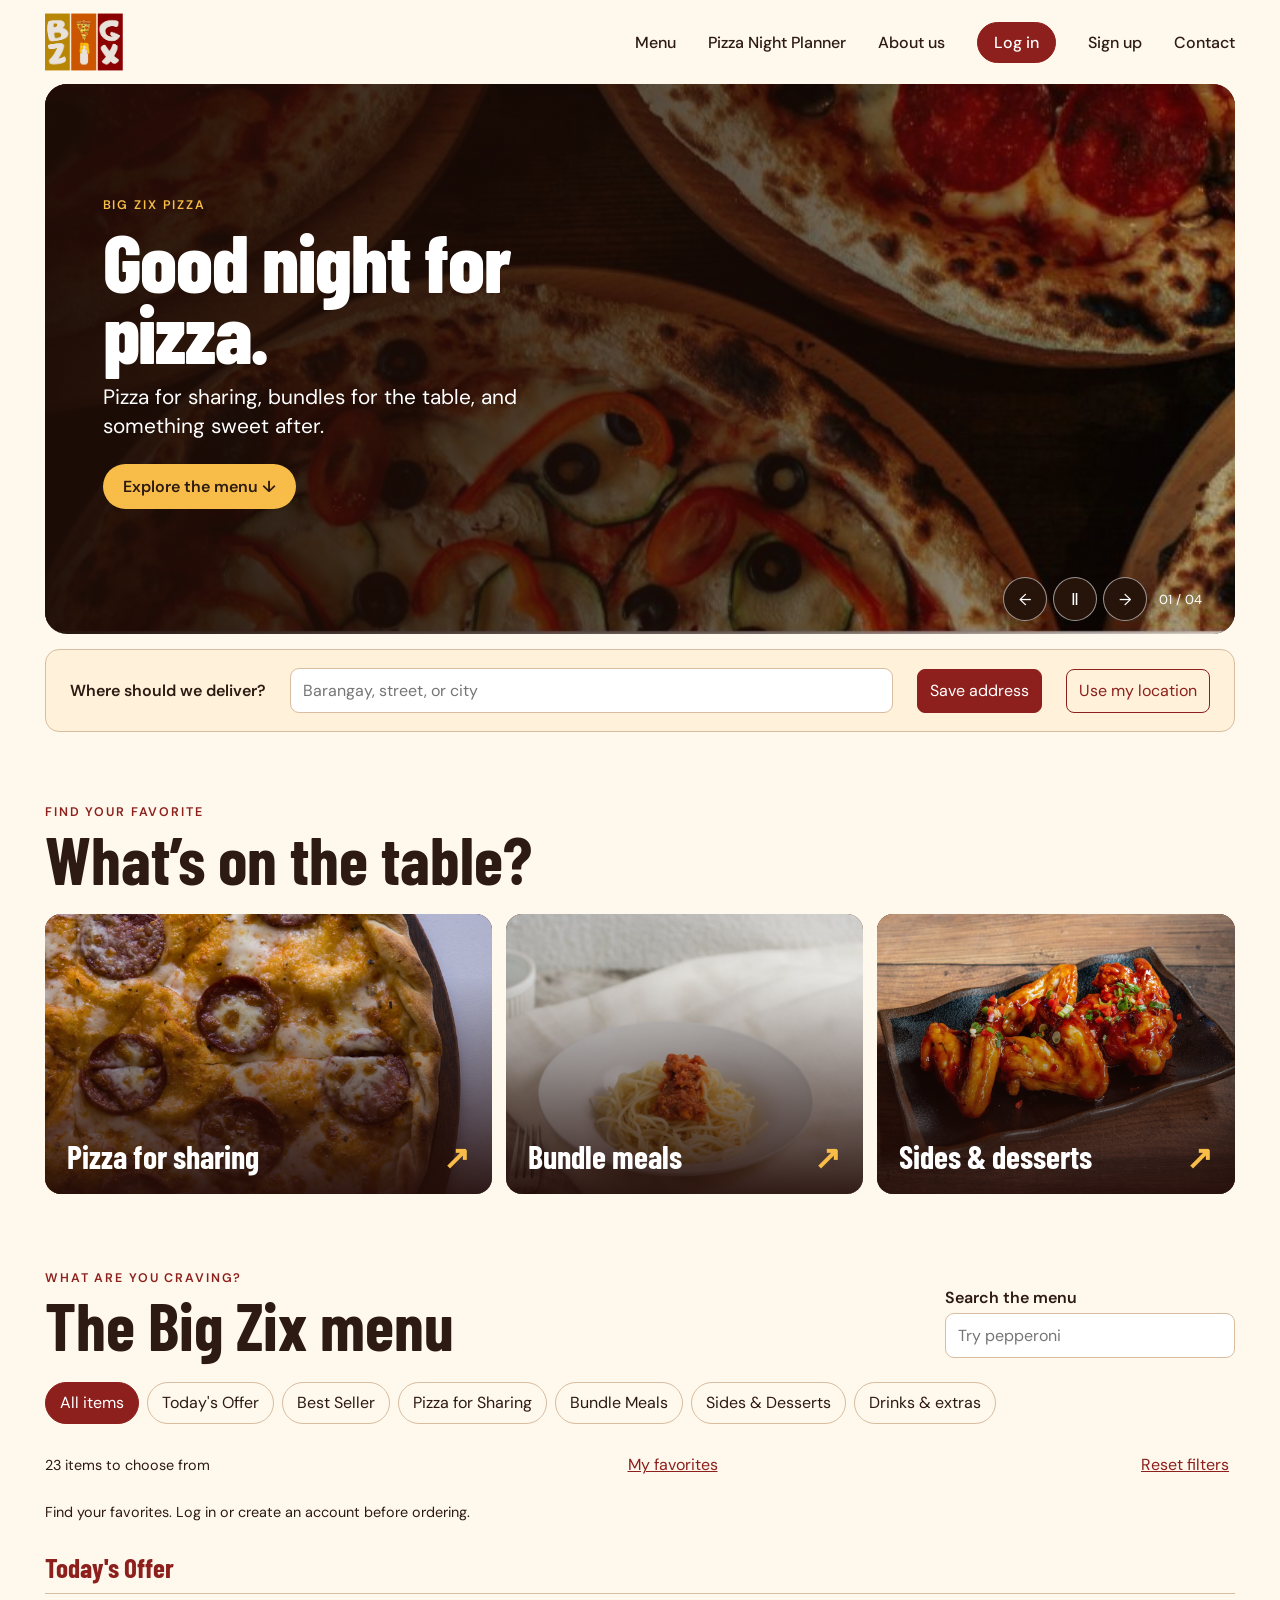
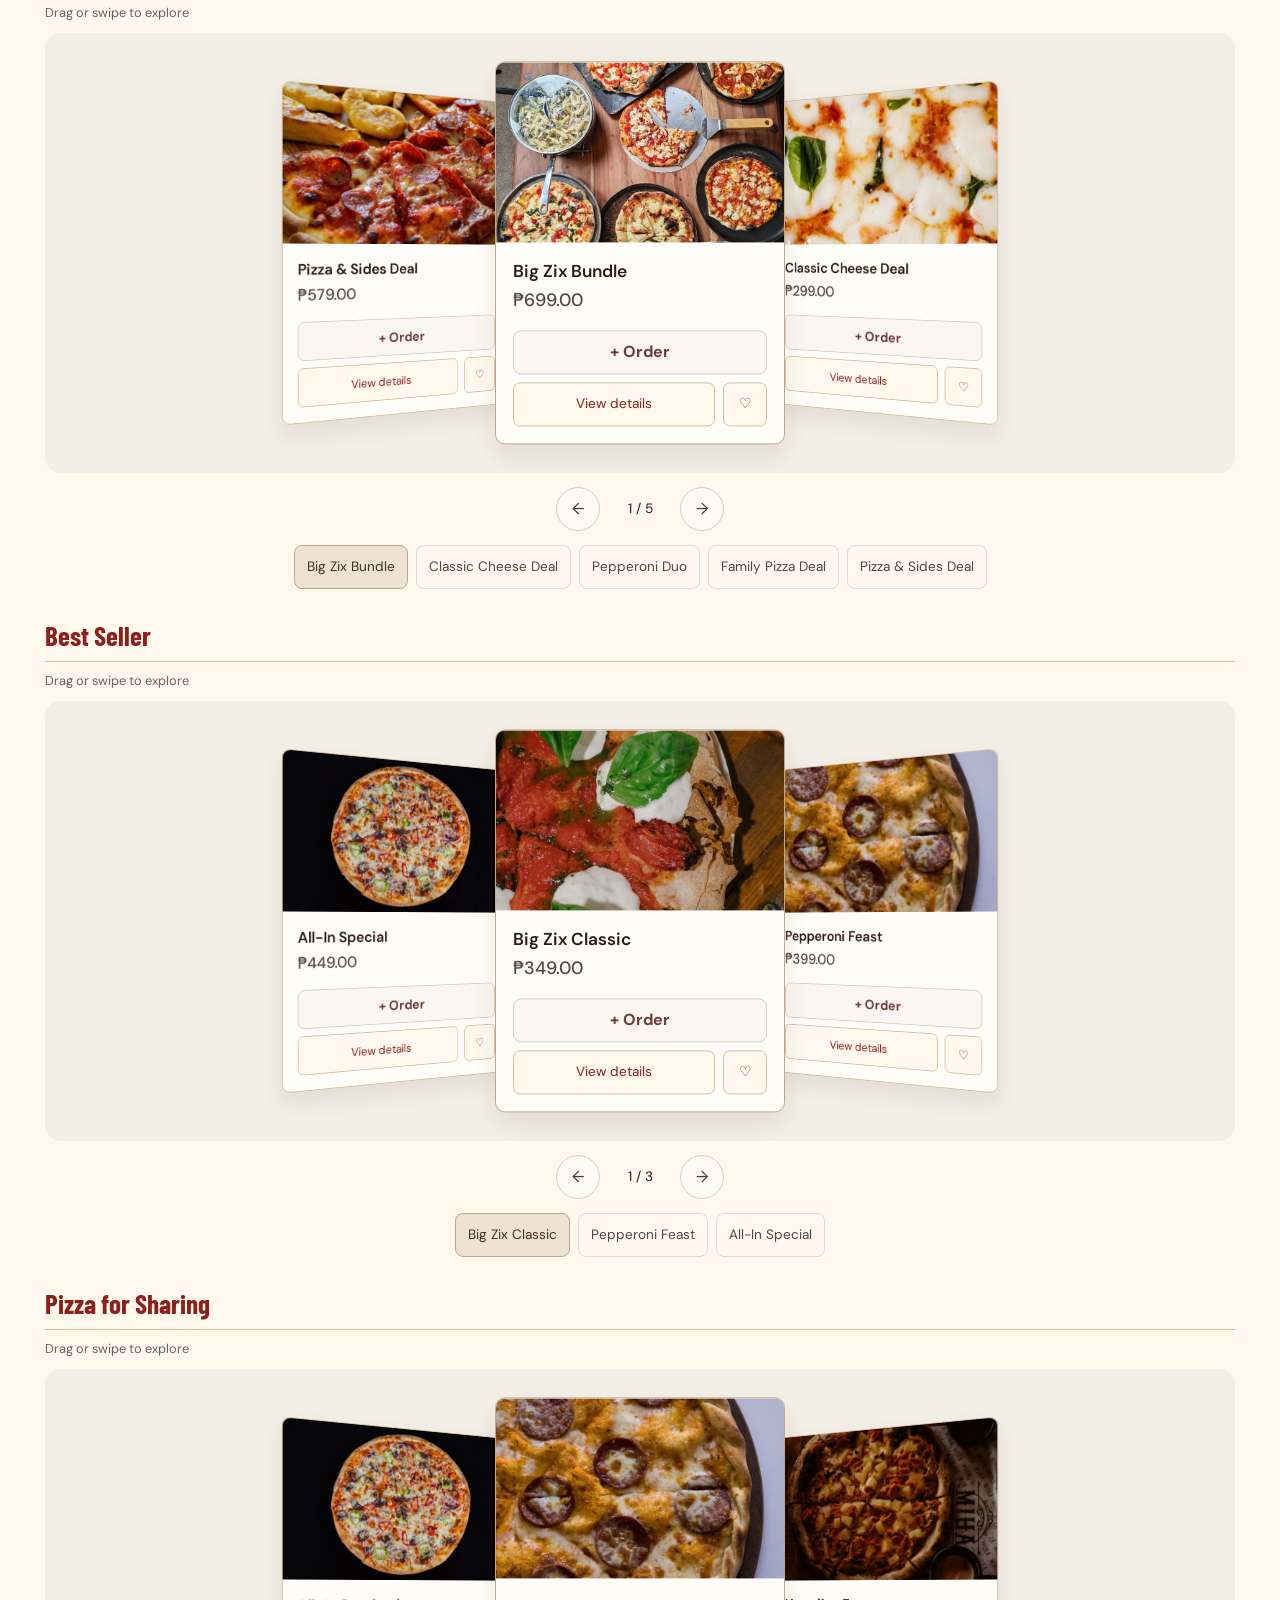
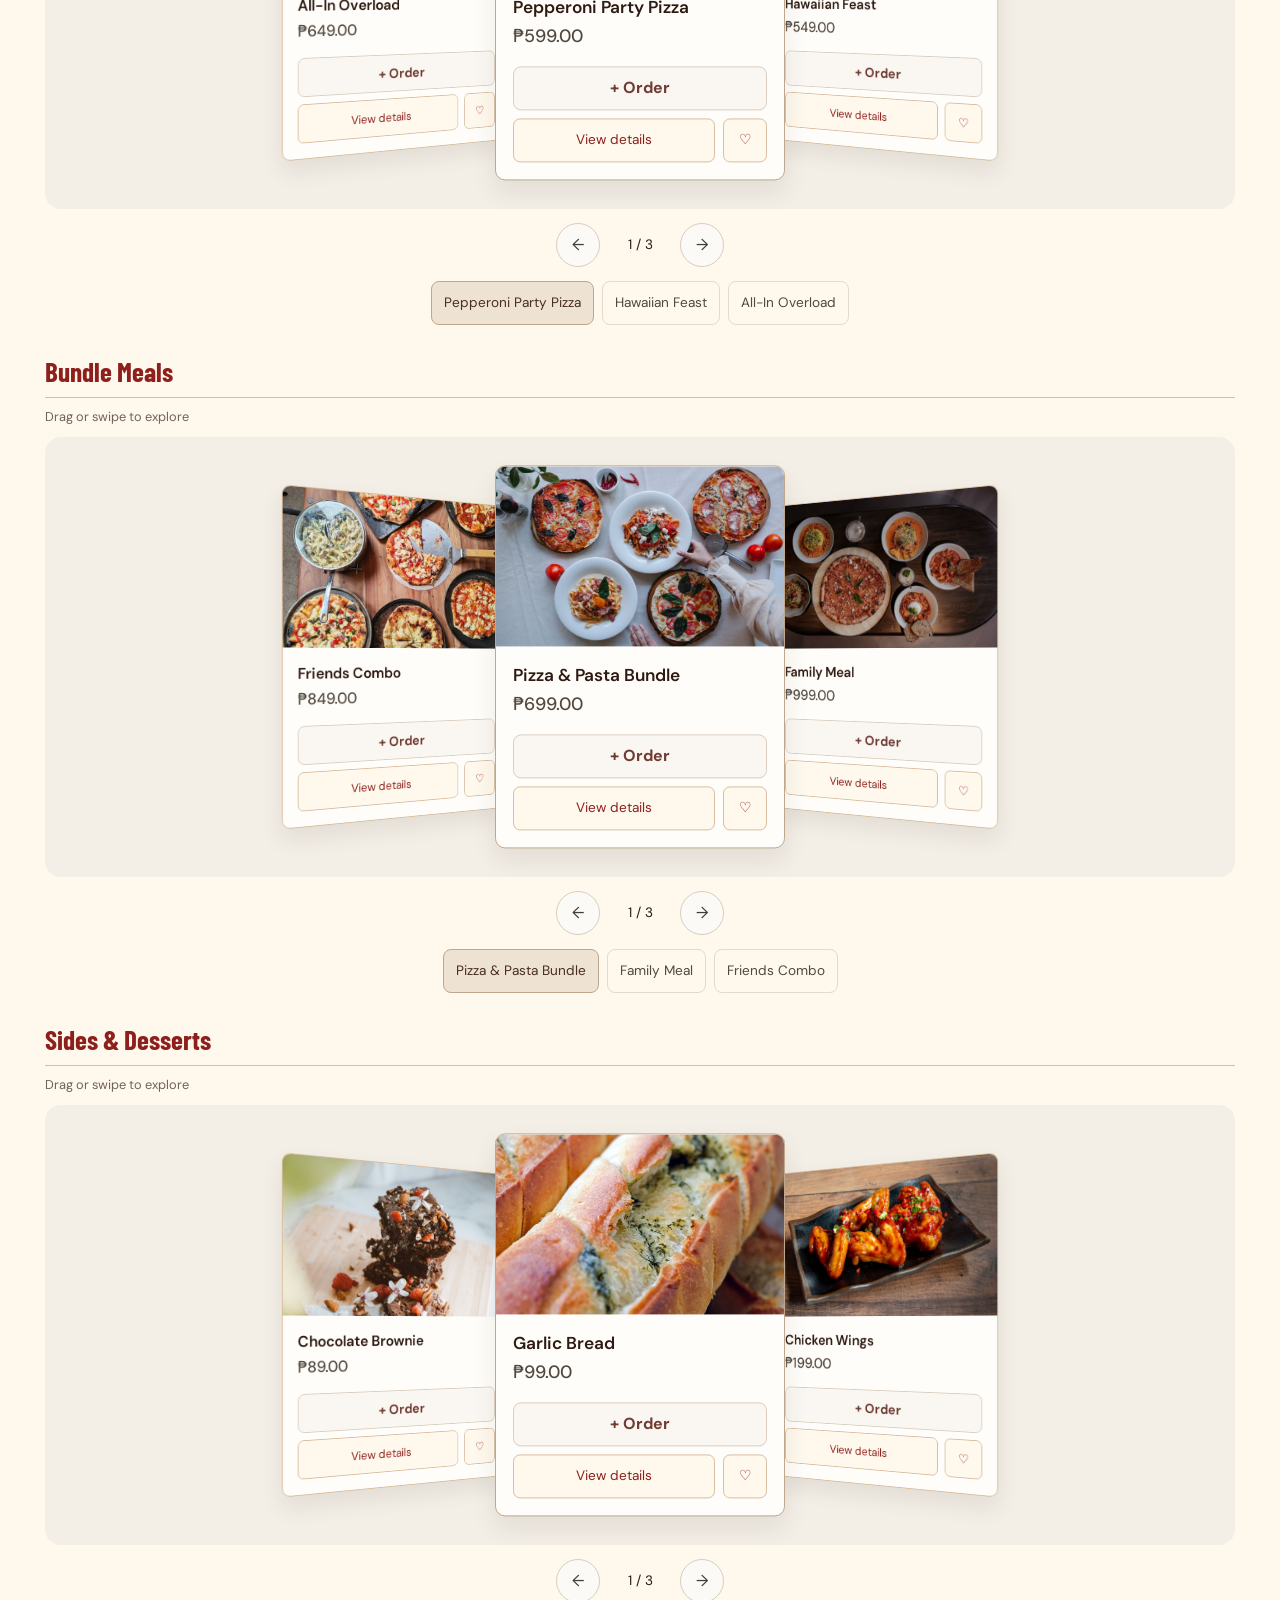
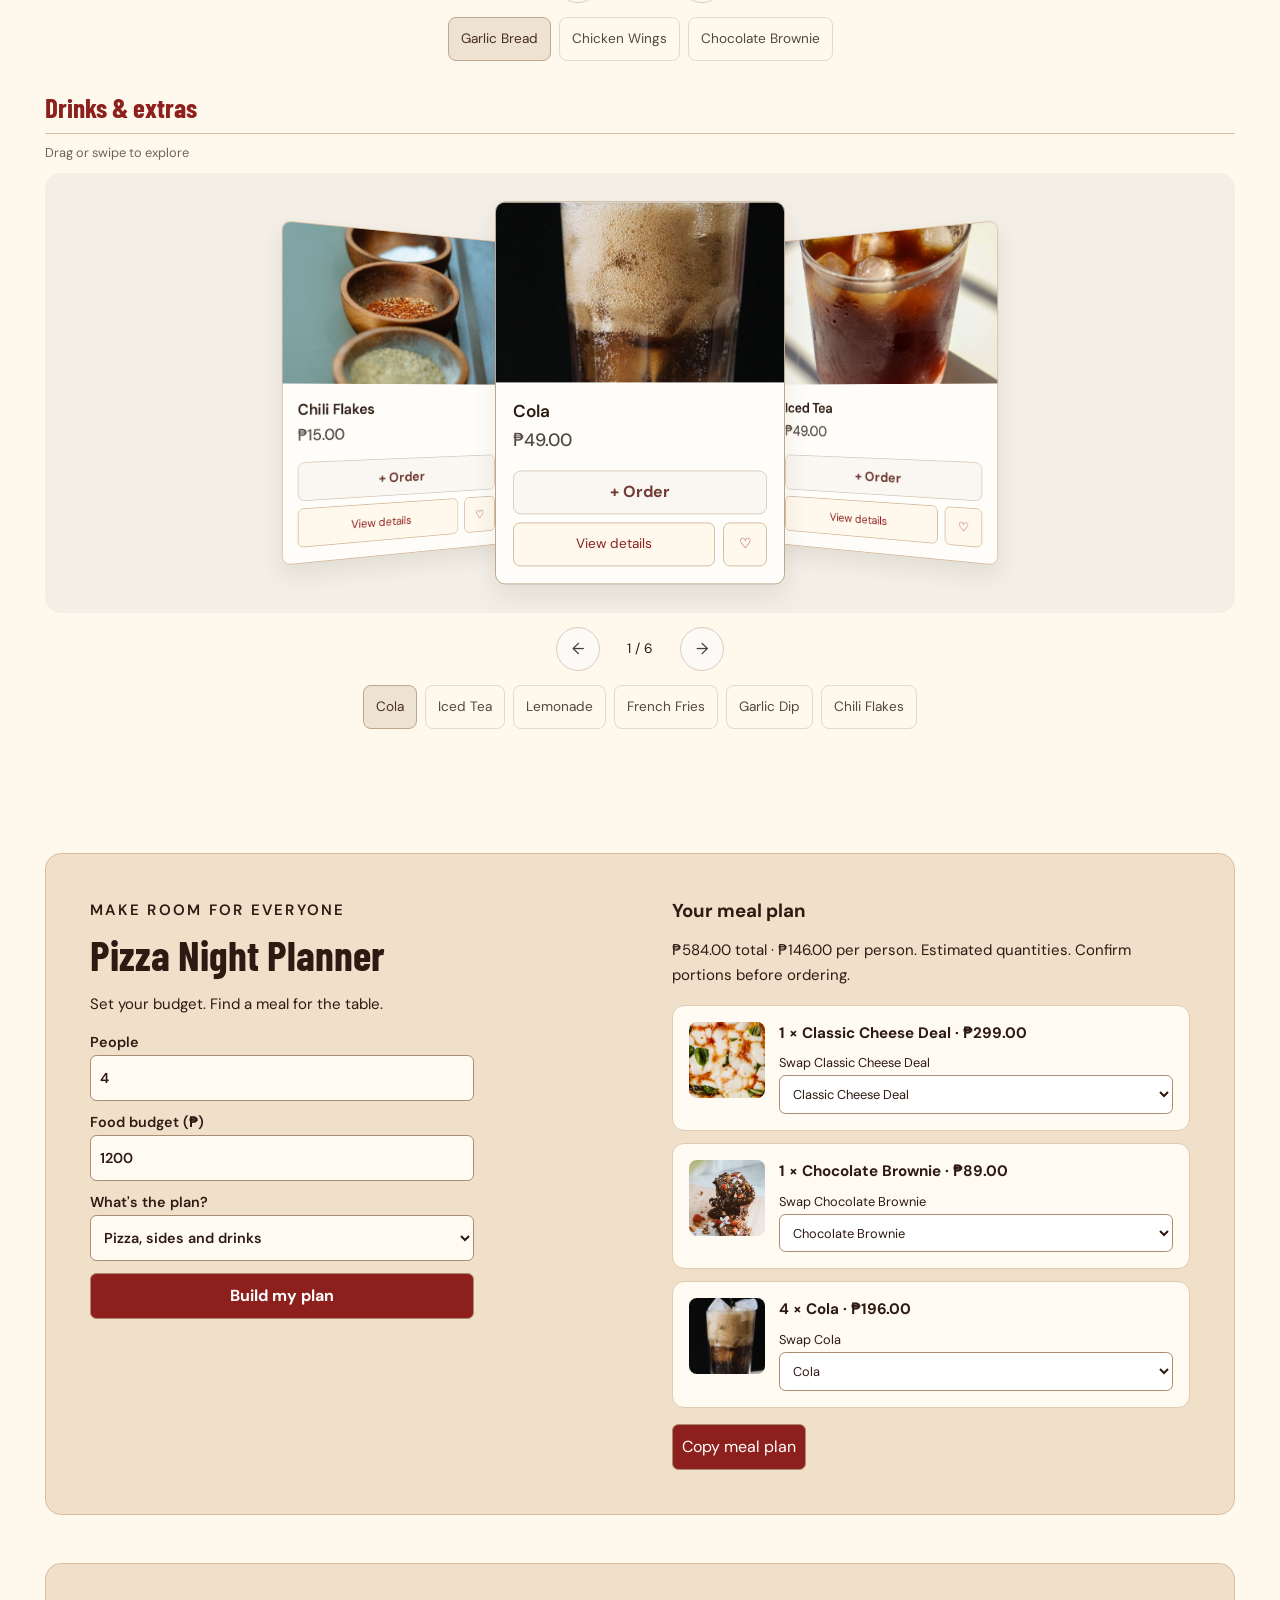
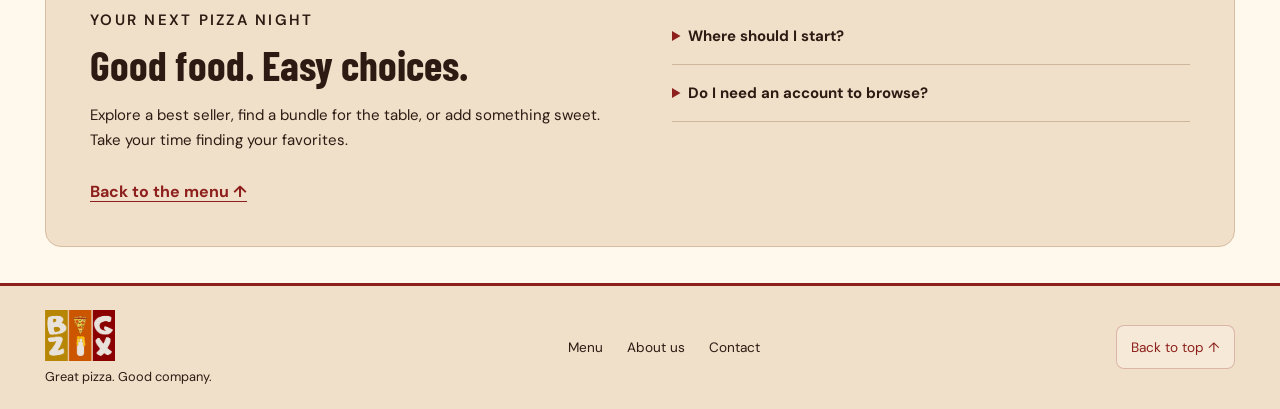
==== commit 6731dff5: "Require login for favorites and improve product dialog mobile spacing" ====
--- a/index.html
+++ b/index.html
@@ -17,7 +17,7 @@
     <link rel="stylesheet" href="./styles/menu.css?v=20261113-4" />
     <link rel="stylesheet" href="./styles/menu-polish.css?v=20261113-6" />
     <link rel="stylesheet" href="./styles/auth-popup.css?v=20261113-4" />
-    <link rel="stylesheet" href="./styles/product-details.css" />
+    <link rel="stylesheet" href="./styles/product-details.css?v=2" />
   </head>
   <body id="home">
     <header class="masthead wrap">
@@ -768,7 +768,7 @@
       </div>
       <button type="button" id="continue-browsing">Keep browsing</button>
     </dialog>
-    <script src="./scripts/auth-popup.js?v=20261113-4" defer></script>
+    <script src="./scripts/auth-popup.js?v=20261118-2" defer></script>
     <script src="./scripts/menu.js?v=20261118-1" defer></script>
     <script src="./scripts/planner.js?v=20261113-6" defer></script>
     <dialog id="product-dialog" aria-labelledby="product-title">
@@ -780,12 +780,14 @@
       <h2 id="product-title"></h2>
       <p id="product-price"></p>
       <div class="product-dialog-actions">
-        <button id="product-favorite" type="button" aria-pressed="false">
+        <button id="product-favorite" type="button" aria-haspopup="dialog">
           Save favorite
         </button>
-        <button id="product-order" type="button">Order</button>
+        <button id="product-order" type="button" aria-haspopup="dialog">
+          Order
+        </button>
       </div>
     </dialog>
-    <script src="./scripts/product-details.js?v=1" defer></script>
+    <script src="./scripts/product-details.js?v=2" defer></script>
   </body>
 </html>
--- a/styles/product-details.css
+++ b/styles/product-details.css
@@ -4,7 +4,7 @@
   margin-top: 8px;
 }
 .product-tools button {
-  min-height: 40px;
+  min-height: 44px;
   border: 1px solid #d8bda0;
   border-radius: 7px;
   background: #fff8ed;
@@ -17,7 +17,7 @@
   flex: 1;
 }
 .favorite-toggle {
-  width: 42px;
+  width: 44px;
 }
 .favorite-toggle[aria-pressed="true"],
 #favorites-filter[aria-pressed="true"] {
@@ -27,6 +27,8 @@
 #product-dialog {
   width: min(460px, calc(100% - 28px));
   max-height: calc(100dvh - 28px);
+  overflow-y: auto;
+  overscroll-behavior: contain;
   padding: 24px;
   border: 1px solid #d8bda0;
   border-radius: 18px;
@@ -42,7 +44,7 @@
 }
 #product-photo {
   width: 100%;
-  height: 240px;
+  height: clamp(150px, 32dvh, 240px);
   object-fit: cover;
   border-radius: 12px;
 }
@@ -72,9 +74,9 @@
   font: inherit;
   cursor: pointer;
 }
-#product-order {
-  background: #8d201c !important;
-  color: white !important;
+#product-dialog #product-order {
+  background: #8d201c;
+  color: white;
 }
 #product-dialog :focus-visible,
 .product-tools :focus-visible {
@@ -88,4 +90,18 @@
   .items.menu-shelf {
     height: 420px;
   }
+  #product-dialog {
+    padding: 16px;
+  }
+  #product-title {
+    font-size: 26px;
+    overflow-wrap: anywhere;
+  }
+  .product-dialog-actions button {
+    flex: 1;
+  }
+  .menu-tools {
+    flex-wrap: wrap;
+    gap: 10px;
+  }
 }
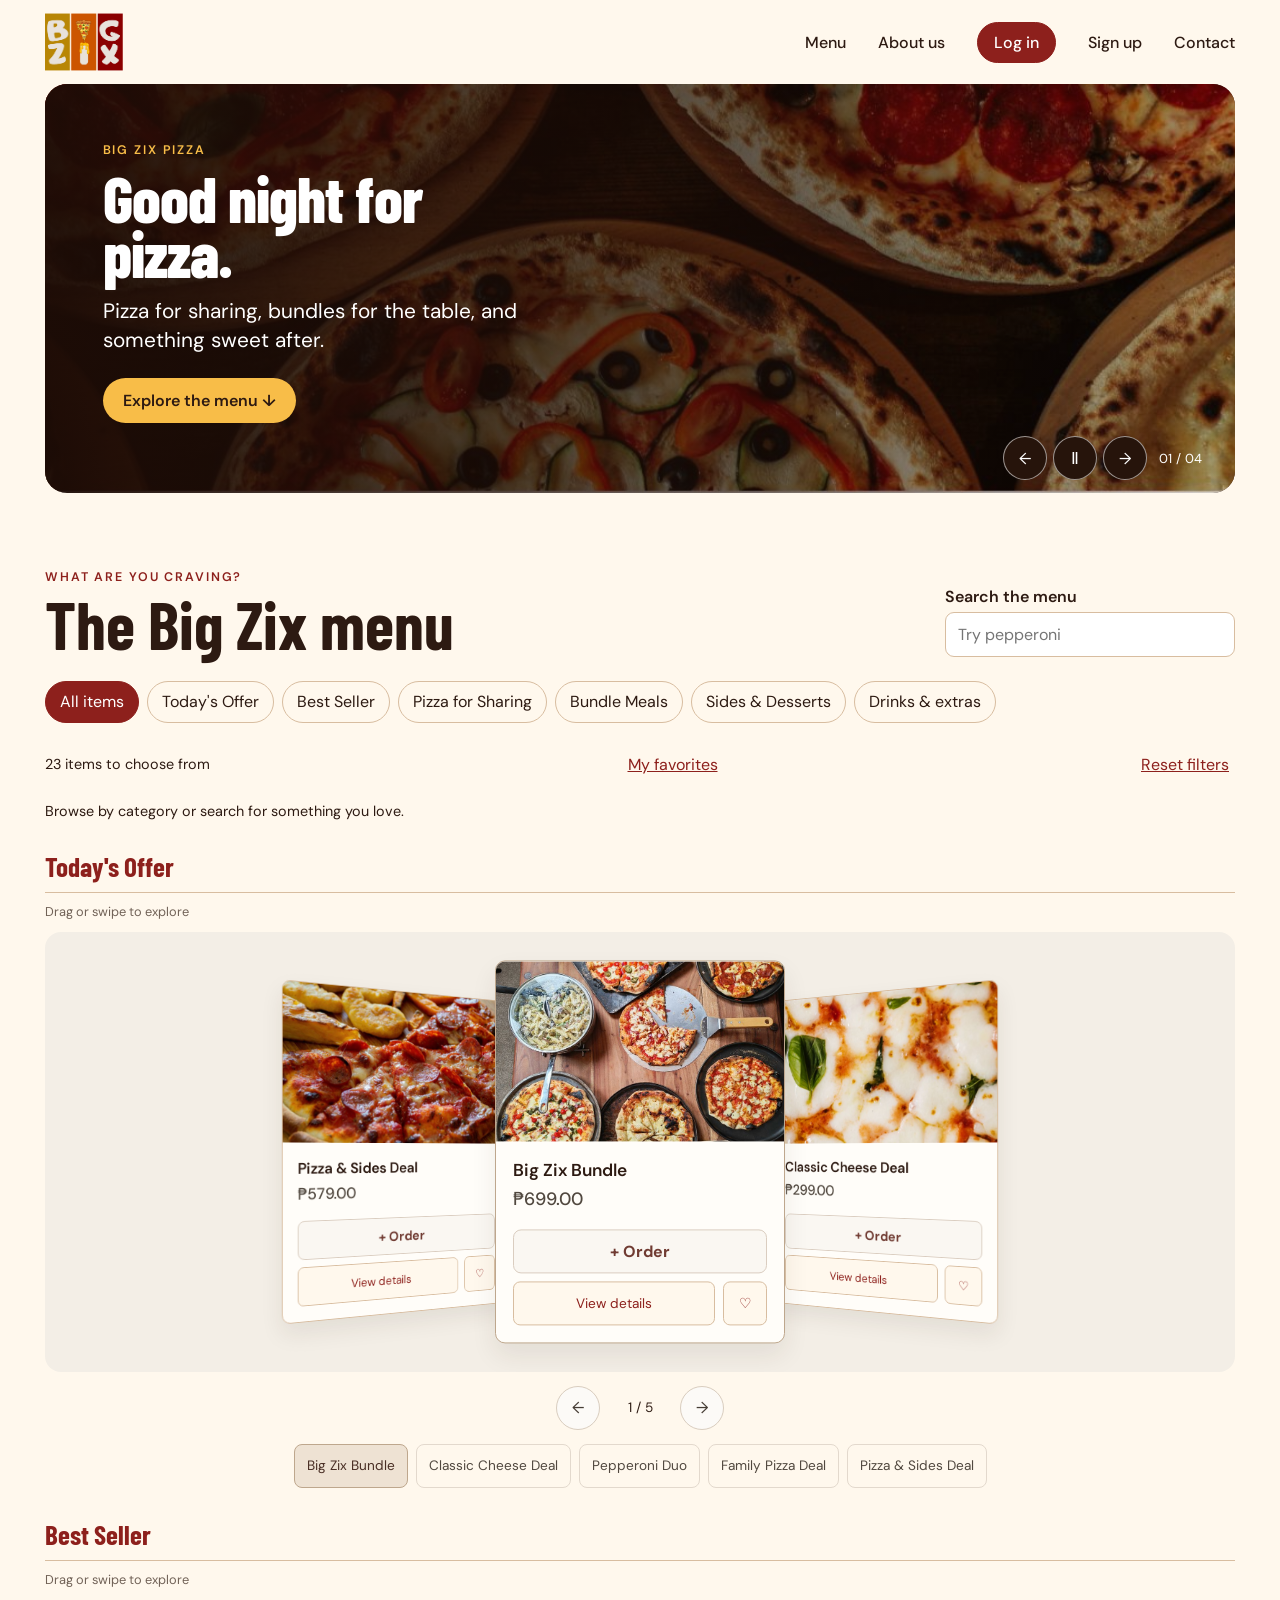
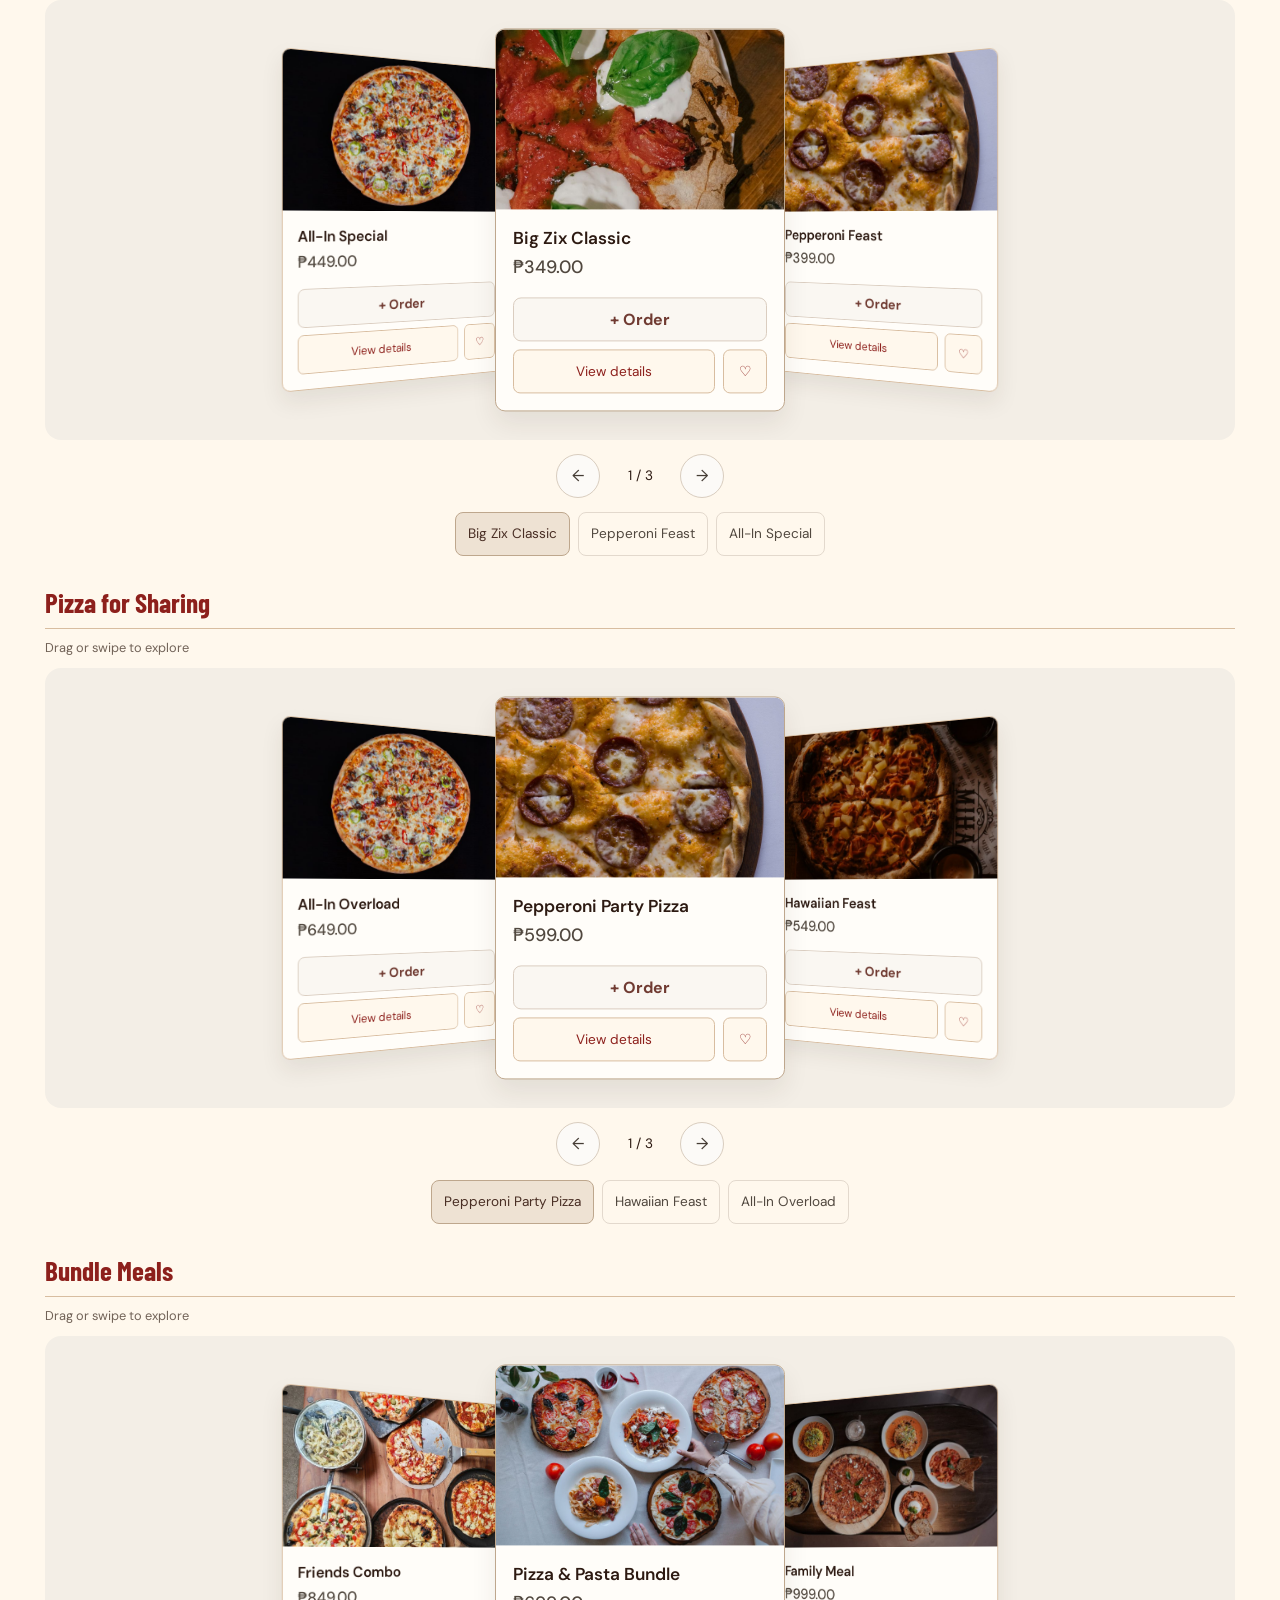
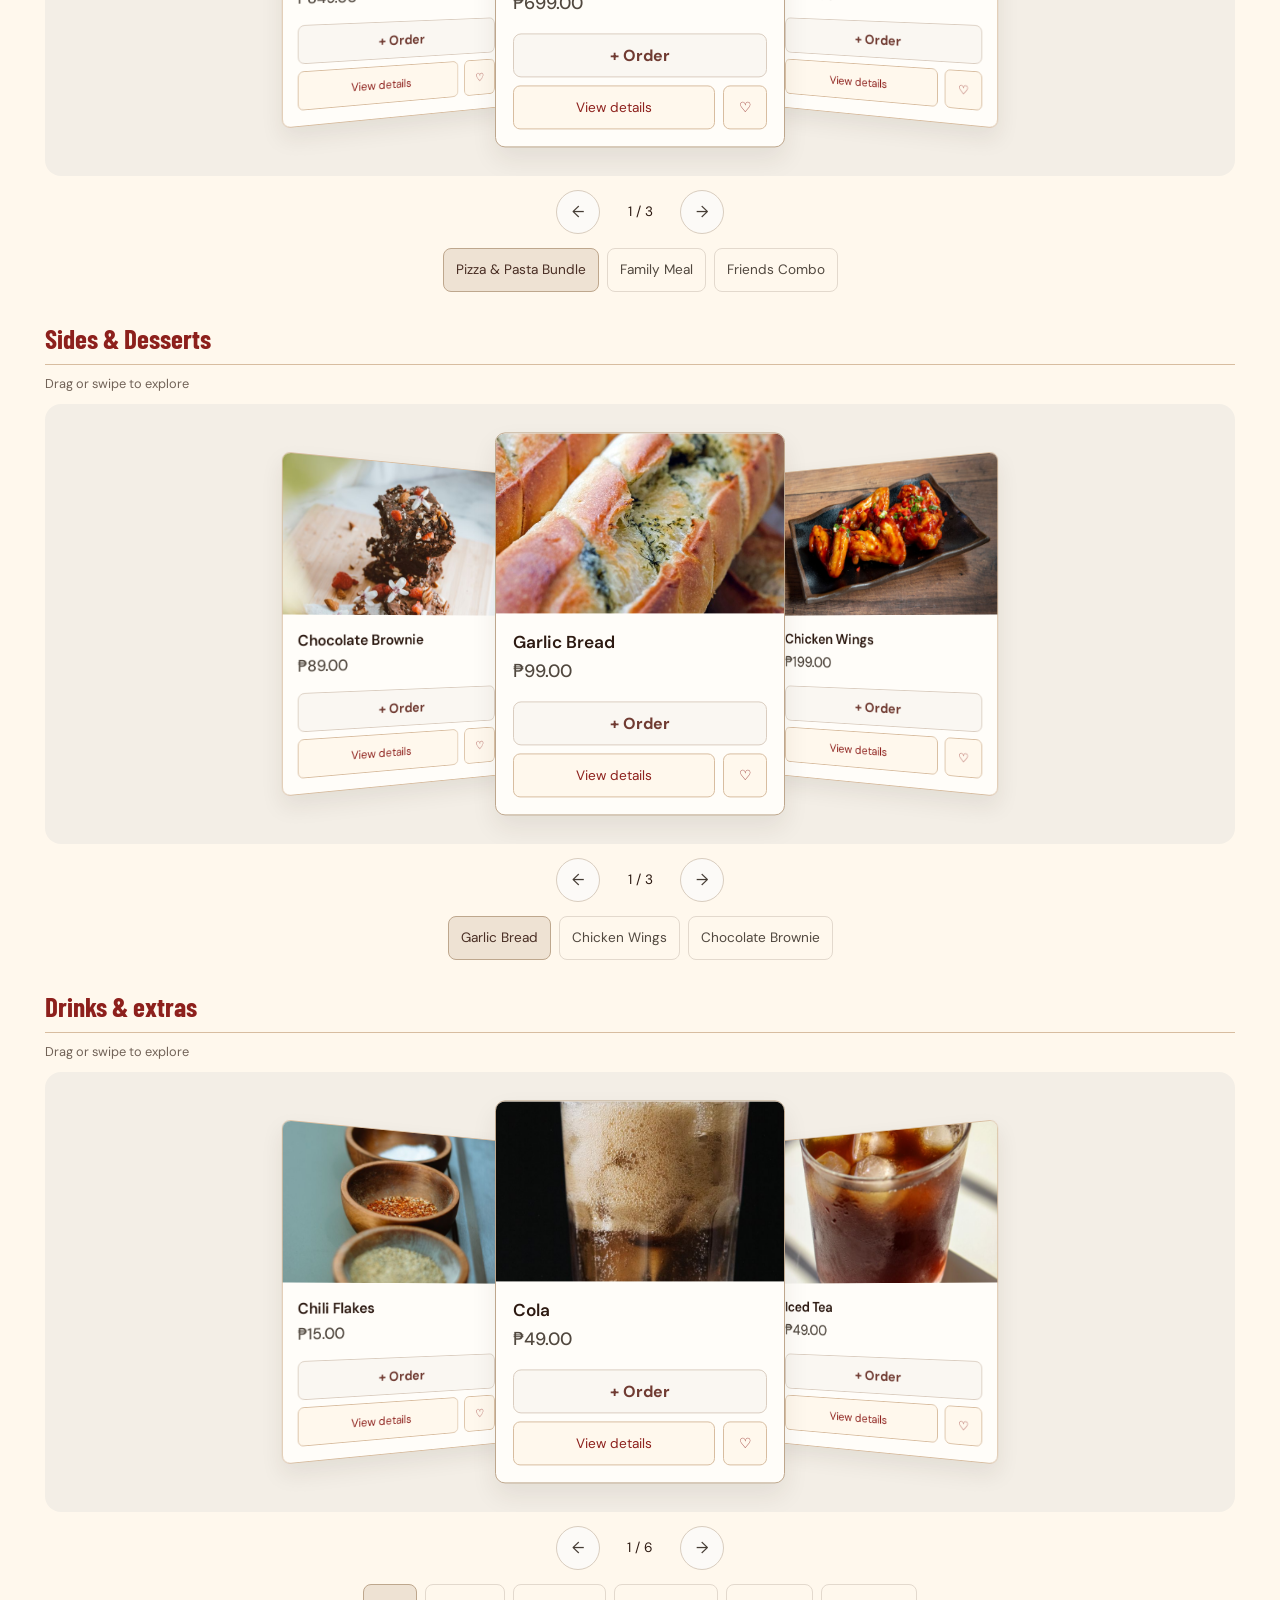
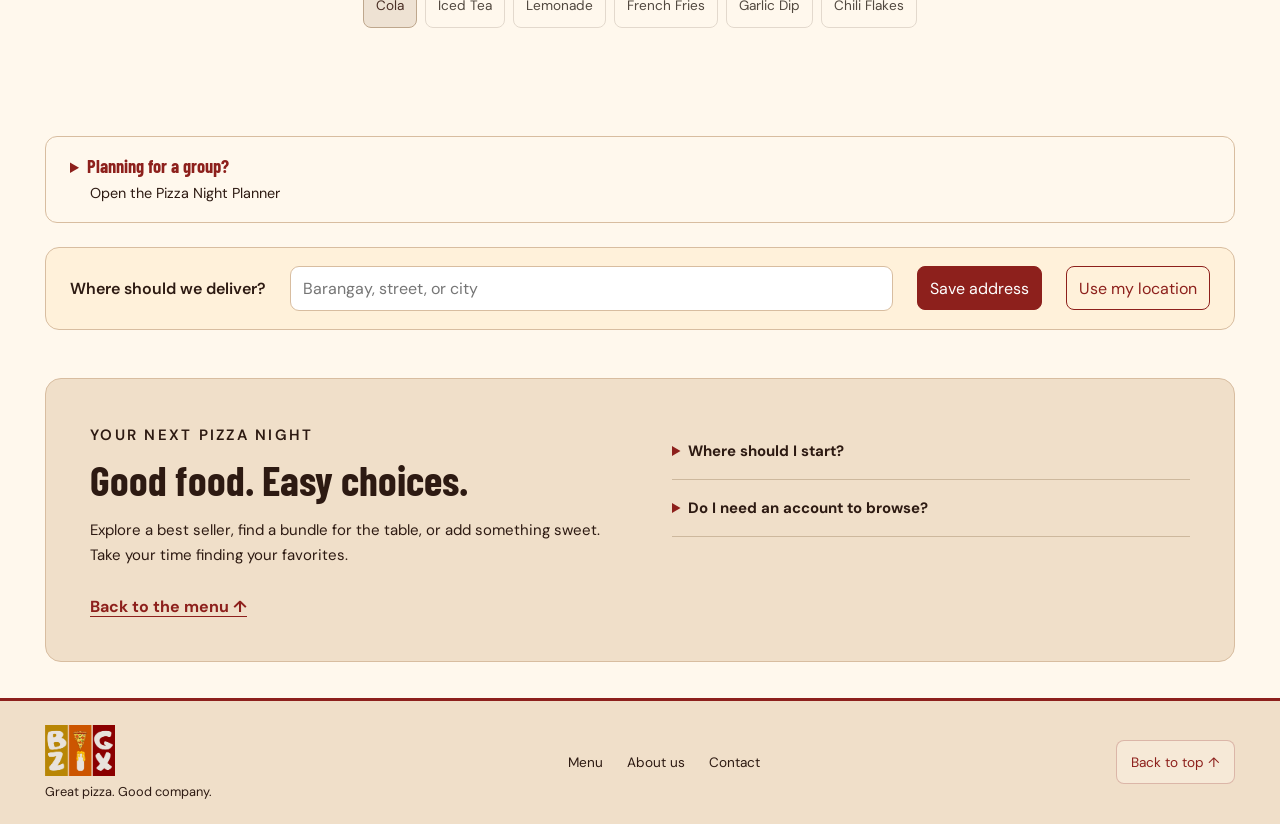
==== commit 391c54dd: "Prioritize the menu and keep the meal planner compact below it" ====
--- a/index.html
+++ b/index.html
@@ -14,8 +14,8 @@
       rel="stylesheet"
       href="https://fonts.googleapis.com/css2?family=Barlow+Condensed:wght@600;700;800&amp;family=DM+Sans:wght@400;500;600;700&amp;display=swap"
     />
-    <link rel="stylesheet" href="./styles/menu.css?v=20261113-4" />
-    <link rel="stylesheet" href="./styles/menu-polish.css?v=20261113-6" />
+    <link rel="stylesheet" href="./styles/menu.css?v=20261118-3" />
+    <link rel="stylesheet" href="./styles/menu-polish.css?v=20261118-3" />
     <link rel="stylesheet" href="./styles/auth-popup.css?v=20261113-4" />
     <link rel="stylesheet" href="./styles/product-details.css?v=2" />
   </head>
@@ -26,7 +26,6 @@
       /></a>
       <nav class="nav" aria-label="Main navigation">
         <a href="#menu">Menu</a>
-        <a href="#pizza-planner">Pizza Night Planner</a>
         <a href="./about-us.html">About us</a>
         <button class="cart-button" id="cart-button" type="button">
           Log in
@@ -61,7 +60,7 @@
         </div>
         <div class="hero-copy">
           <p class="kicker">Big Zix Pizza</p>
-          <h1>Good night for pizza.</h1>
+          <h1 id="headline">Good night for pizza.</h1>
           <p>
             Pizza for sharing, bundles for the table, and something sweet after.
           </p>
@@ -88,65 +87,6 @@
           </button>
           <span class="slide-number" aria-hidden="true">01 / 04</span>
         </div>
-      </section>
-      <form class="delivery" id="delivery-form" aria-label="Delivery location">
-        <label for="delivery-address">Where should we deliver?</label>
-        <input
-          id="delivery-address"
-          type="text"
-          autocomplete="street-address"
-          placeholder="Barangay, street, or city"
-          maxlength="200"
-        />
-        <button type="submit">Save address</button>
-        <button type="button" id="locate">Use my location</button>
-        <p class="delivery-status" id="delivery-status" role="status"></p>
-      </form>
-      <section class="featured" aria-labelledby="featured-title">
-        <p class="kicker">Find your favorite</p>
-        <h2 id="featured-title">What’s on the table?</h2>
-        <div class="feature-grid">
-          <a
-            class="feature-card"
-            href="#pizza-sharing"
-            data-feature="pizza-sharing"
-          >
-            <img
-              src="./assets/menu/pexels-7813574.jpg"
-              alt="Close-up of pepperoni pizza"
-              loading="lazy"
-              decoding="async"
-            />
-            <span>Pizza for sharing <span aria-hidden="true">↗</span></span>
-          </a>
-          <a
-            class="feature-card"
-            href="#bundle-meals"
-            data-feature="bundle-meals"
-          >
-            <img
-              src="./assets/menu/pexels-18315986.jpg"
-              alt="Spaghetti with tomato sauce"
-              loading="lazy"
-              decoding="async"
-            />
-            <span>Bundle meals <span aria-hidden="true">↗</span></span>
-          </a>
-          <a
-            class="feature-card"
-            href="#sides-desserts"
-            data-feature="sides-desserts"
-          >
-            <img
-              src="./assets/menu/pexels-29908653.jpg"
-              alt="Platter of glazed chicken wings"
-              loading="lazy"
-              decoding="async"
-            />
-            <span>Sides &amp; desserts <span aria-hidden="true">↗</span></span>
-          </a>
-        </div>
-        <!-- Illustrative food photos by <a href="https://www.pexels.com/photo/close-up-of-a-pepperoni-pizza-7813574/">Engin Akyurt</a>, <a href="https://www.pexels.com/photo/pasta-with-tomato-sauce-on-a-plate-18315986/">Oss Leos</a>, <a href="https://www.pexels.com/photo/savory-glazed-chicken-wings-platter-29908653/">Snappr</a> on Pexels. -->
       </section>
       <section class="menu" id="menu" aria-labelledby="menu-title">
         <div class="menu-heading">
@@ -218,7 +158,7 @@
           <button id="reset-menu" type="button">Reset filters</button>
         </div>
         <p class="menu-hint">
-          Find your favorites. Log in or create an account before ordering.
+          Browse by category or search for something you love.
         </p>
         <p id="empty-menu" role="status" hidden>
           No matches. Try a different search or category.
@@ -582,60 +522,79 @@
           </ul>
         </section>
       </section>
-      <section
-        class="menu-help"
+      <details
+        class="planner-panel"
         id="pizza-planner"
         aria-labelledby="planner-title"
       >
-        <div class="menu-help-intro">
-          <p class="kicker">Make room for everyone</p>
-          <h2 id="planner-title">Pizza Night Planner</h2>
-          <p>Set your budget. Find a meal for the table.</p>
-          <form id="planner-form">
-            <label
-              >People
-              <input
-                name="people"
-                type="number"
-                min="1"
-                max="30"
-                value="4"
-                required
-            /></label>
-            <label
-              >Food budget (₱)
-              <input
-                name="budget"
-                type="number"
-                min="1"
-                step="0.01"
-                value="1200"
-                required
-            /></label>
-            <label
-              >What's the plan?
-              <select name="mood">
-                <option value="balanced">Pizza, sides and drinks</option>
-                <option value="pizza">Pizza and sides</option>
-                <option value="bundles">Start with a bundle</option>
-              </select>
-            </label>
-            <button type="submit">Build my plan</button>
-          </form>
-        </div>
-        <div>
-          <h3>Your meal plan</h3>
-          <p id="planner-status" role="status"></p>
-          <ul id="planner-items"></ul>
-          <button type="button" id="planner-copy" hidden>Copy meal plan</button>
-          <textarea
-            id="planner-share"
-            aria-label="Meal plan to copy"
-            readonly
-            hidden
-          ></textarea>
-        </div>
-      </section>
+        <summary>
+          <h2 id="planner-title">Planning for a group?</h2>
+          <span>Open the Pizza Night Planner</span>
+        </summary>
+        <div class="planner-content">
+          <div>
+            <p>Set your budget. Find a meal for the table.</p>
+            <form id="planner-form">
+              <label
+                >People
+                <input
+                  name="people"
+                  type="number"
+                  min="1"
+                  max="30"
+                  value="4"
+                  required
+              /></label>
+              <label
+                >Food budget (₱)
+                <input
+                  name="budget"
+                  type="number"
+                  min="1"
+                  step="0.01"
+                  value="1200"
+                  required
+              /></label>
+              <label
+                >What's the plan?
+                <select name="mood">
+                  <option value="balanced">Pizza, sides and drinks</option>
+                  <option value="pizza">Pizza and sides</option>
+                  <option value="bundles">Start with a bundle</option>
+                </select>
+              </label>
+              <button type="submit">Build my plan</button>
+            </form>
+          </div>
+          <div>
+            <h3>Your meal plan</h3>
+            <p id="planner-status" role="status"></p>
+            <ul id="planner-items"></ul>
+            <button type="button" id="planner-copy" hidden>
+              Copy meal plan
+            </button>
+            <textarea
+              id="planner-share"
+              aria-label="Meal plan to copy"
+              readonly
+              hidden
+            ></textarea>
+          </div>
+        </div>
+      </details>
+      <form class="delivery" id="delivery-form" aria-label="Delivery location">
+        <label for="delivery-address">Where should we deliver?</label>
+        <input
+          id="delivery-address"
+          type="text"
+          autocomplete="street-address"
+          placeholder="Barangay, street, or city"
+          maxlength="200"
+        />
+        <button type="submit">Save address</button>
+        <button type="button" id="locate">Use my location</button>
+        <p class="delivery-status" id="delivery-status" role="status"></p>
+      </form>
       <section class="menu-help" aria-labelledby="menu-help-title">
         <div class="menu-help-intro">
           <p class="kicker">Your next pizza night</p>
@@ -769,7 +728,7 @@
       <button type="button" id="continue-browsing">Keep browsing</button>
     </dialog>
     <script src="./scripts/auth-popup.js?v=20261118-2" defer></script>
-    <script src="./scripts/menu.js?v=20261118-1" defer></script>
+    <script src="./scripts/menu.js?v=20261118-3" defer></script>
     <script src="./scripts/planner.js?v=20261113-6" defer></script>
     <dialog id="product-dialog" aria-labelledby="product-title">
       <form method="dialog">
--- a/styles/menu.css
+++ b/styles/menu.css
@@ -478,8 +478,8 @@
 }
 
 .hero {
-  --hero-height: clamp(440px, 43vw, 555px);
-  height: var(--hero-height);
+  --hero-height: clamp(300px, 29vw, 380px);
+  min-height: var(--hero-height);
   position: relative;
   isolation: isolate;
   overflow: hidden;
@@ -503,7 +503,7 @@
   max-width: 720px;
 }
 .hero-copy h1 {
-  font-size: clamp(3.1rem, 6.4vw, 6.3rem);
+  font-size: clamp(2.5rem, 5vw, 4.5rem);
   overflow-wrap: anywhere;
 }
 .hero-copy .hero-product-price {
@@ -592,7 +592,7 @@
 }
 @media (max-width: 680px) {
   .hero {
-    --hero-height: 440px;
+    --hero-height: 360px;
   }
   .hero::after {
     background: linear-gradient(0deg, #1d0c06fa, #1d0c0644);
--- a/styles/menu-polish.css
+++ b/styles/menu-polish.css
@@ -110,14 +110,43 @@
   min-height: 9rem;
 }
 
-/* Meal planner cards and compact, accessible controls. */
-#pizza-planner {
-  align-items: start;
+/* Keep the optional planner compact until a customer chooses to open it. */
+.planner-panel {
+  margin-block: 32px 24px;
+  border: 1px solid var(--line);
+  border-radius: 12px;
+  background: #fff8ed;
   scroll-margin-top: 24px;
 }
-
-#pizza-planner > div {
+.planner-panel > summary {
+  padding: 20px 24px;
+  cursor: pointer;
+  color: var(--red);
+}
+.planner-panel h2 {
+  display: inline;
+  margin: 0;
+  font-size: 1.15rem;
+}
+.planner-panel > summary > span {
+  display: block;
+  margin: 6px 0 0 20px;
+  color: var(--ink);
+  font-size: 0.9rem;
+}
+.planner-content {
+  display: grid;
+  grid-template-columns: minmax(0, 1fr) minmax(0, 1fr);
+  gap: 24px;
+  padding: 0 24px 24px;
+}
+.planner-content > div {
   min-width: 0;
+}
+@media (max-width: 700px) {
+  .planner-content {
+    grid-template-columns: 1fr;
+  }
 }
 
 #planner-form label {
@@ -187,8 +216,11 @@
 }
 
 @media (max-width: 480px) {
-  #pizza-planner {
-    padding: 20px 16px;
+  .planner-panel > summary {
+    padding: 18px 16px;
+  }
+  .planner-content {
+    padding: 0 16px 16px;
   }
 
   #planner-items li {
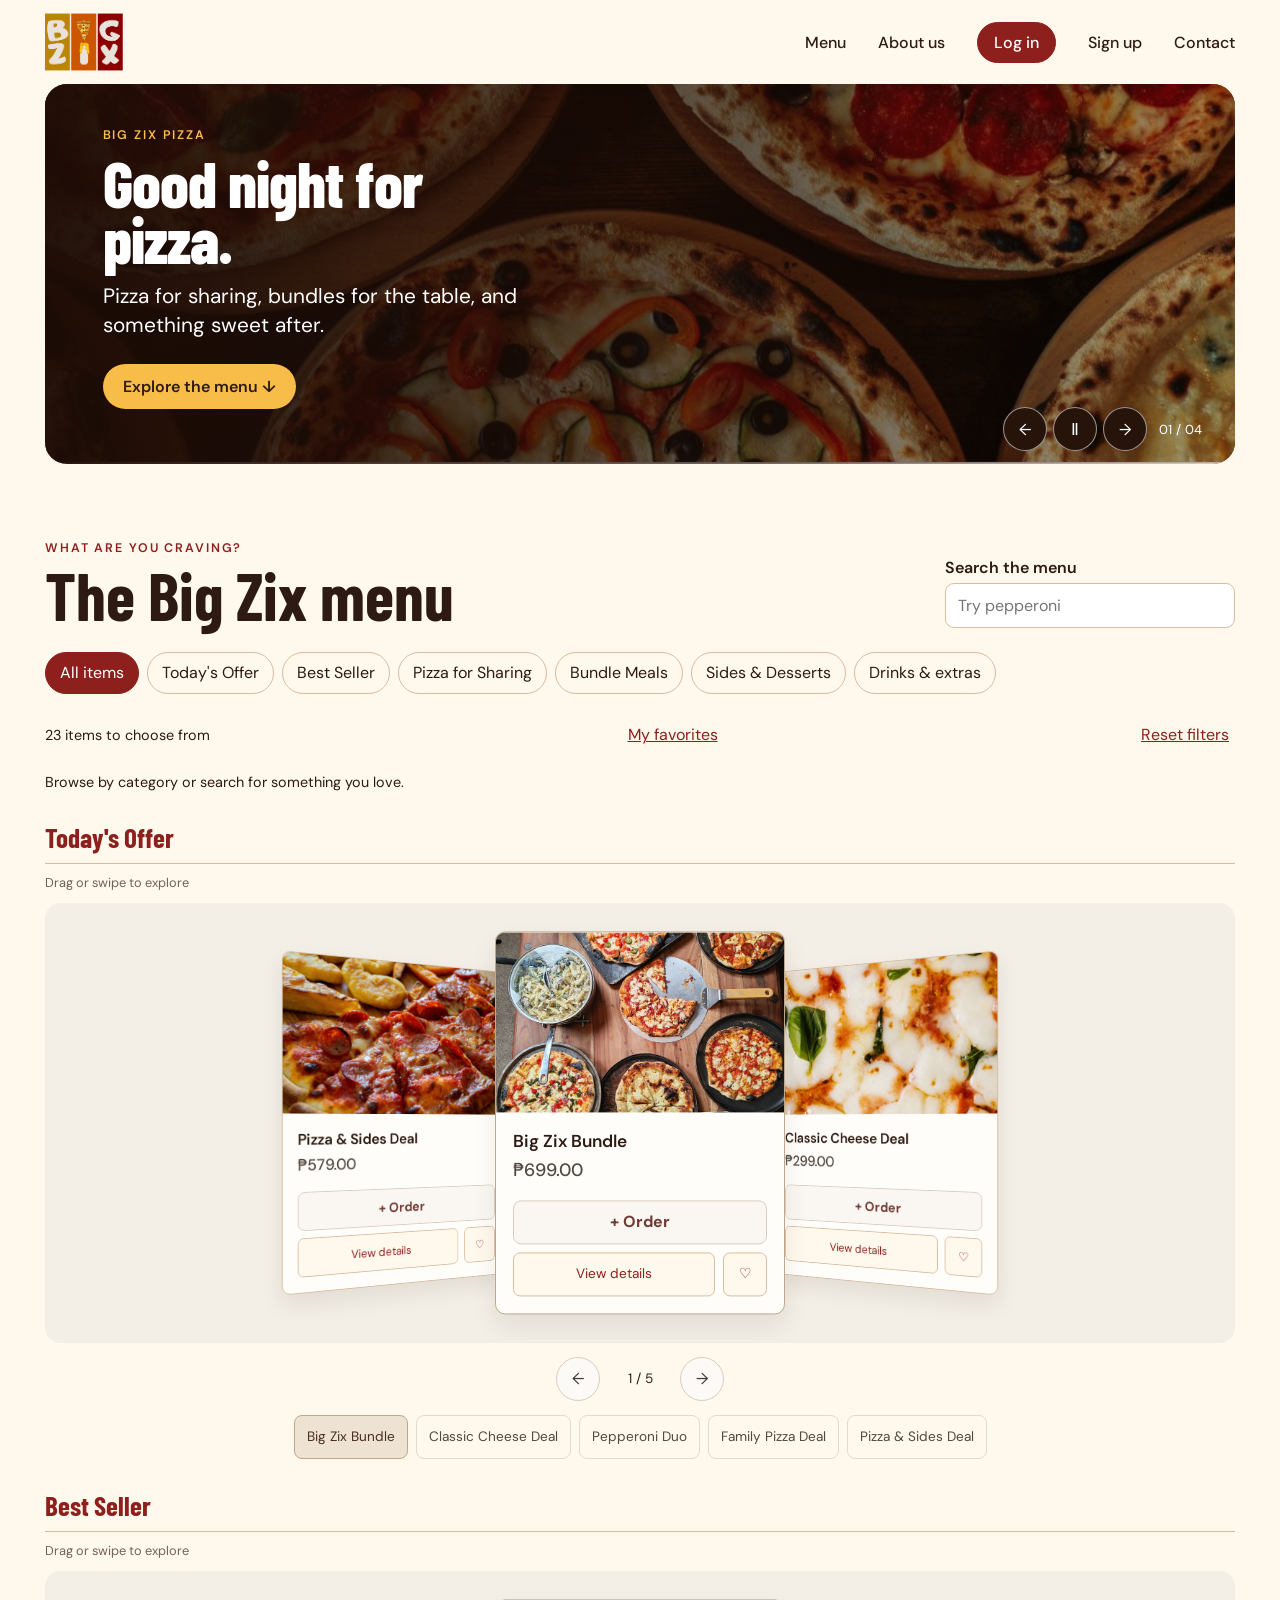
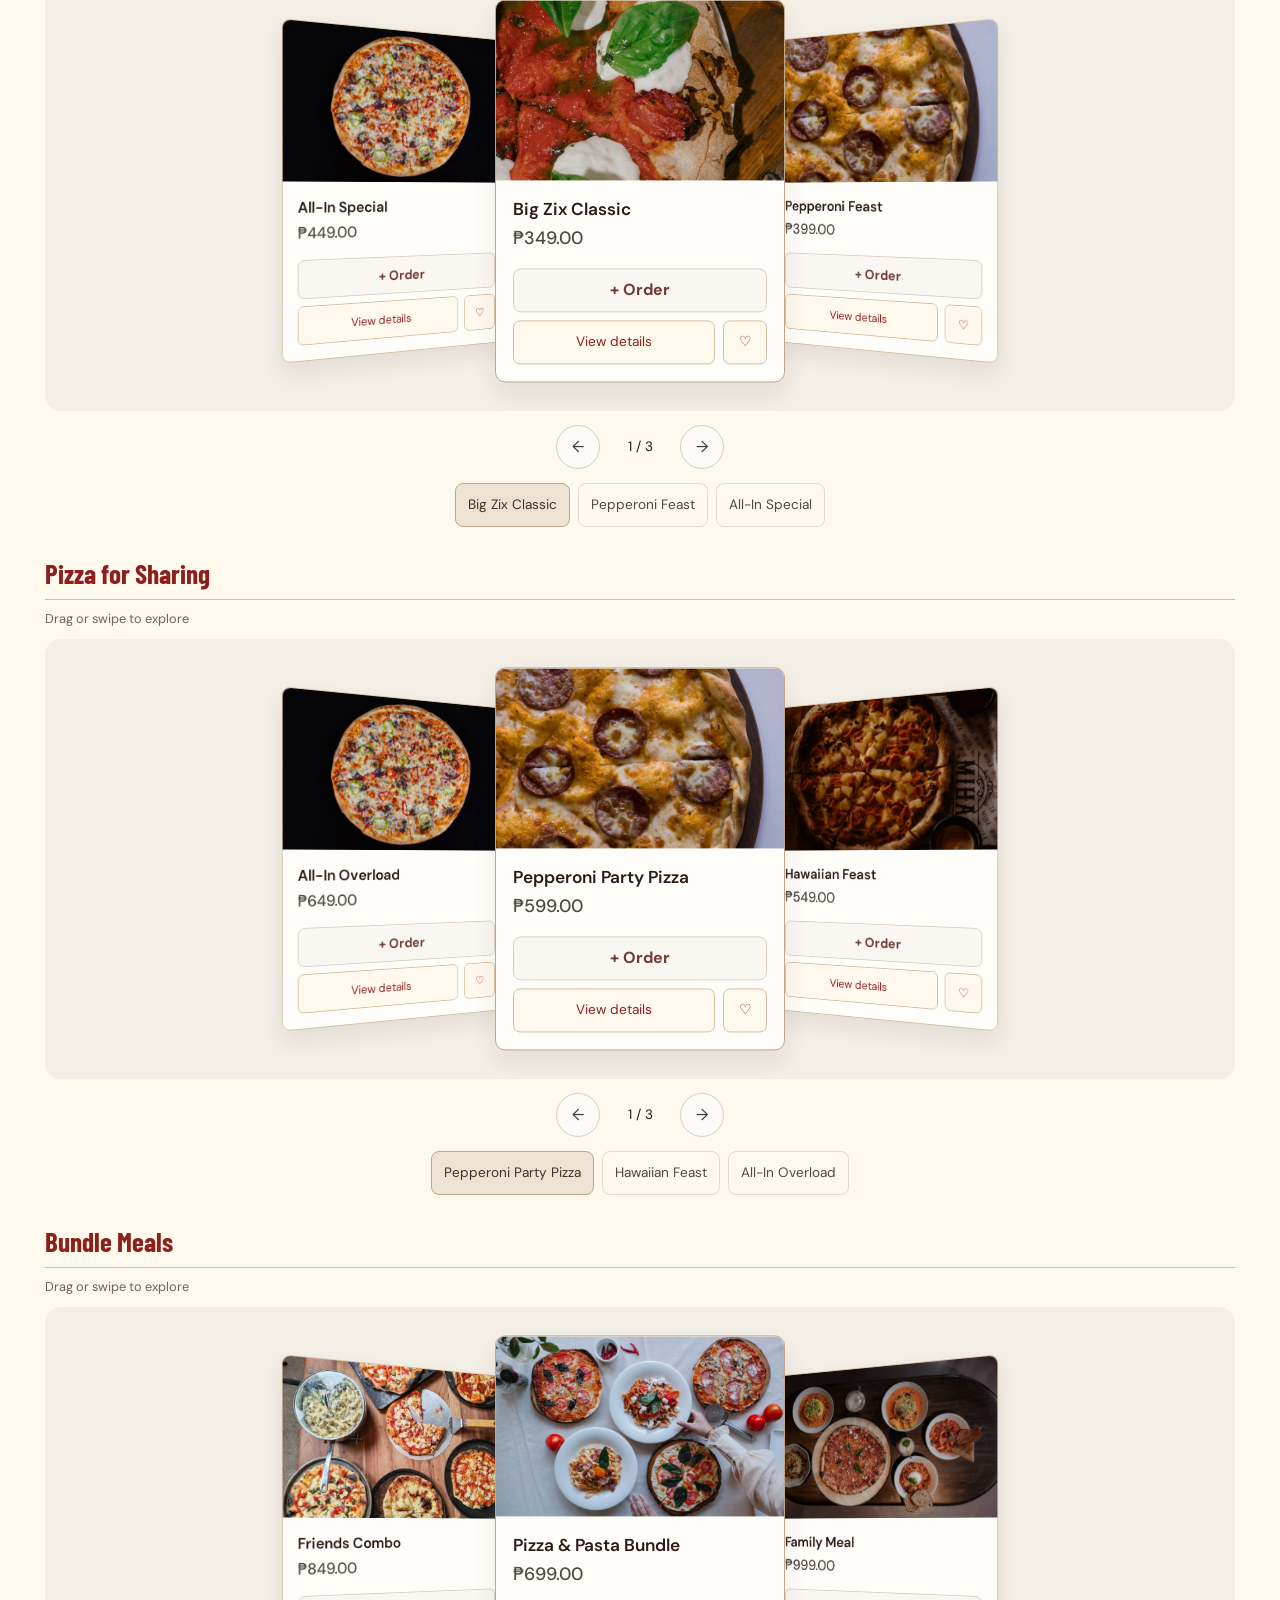
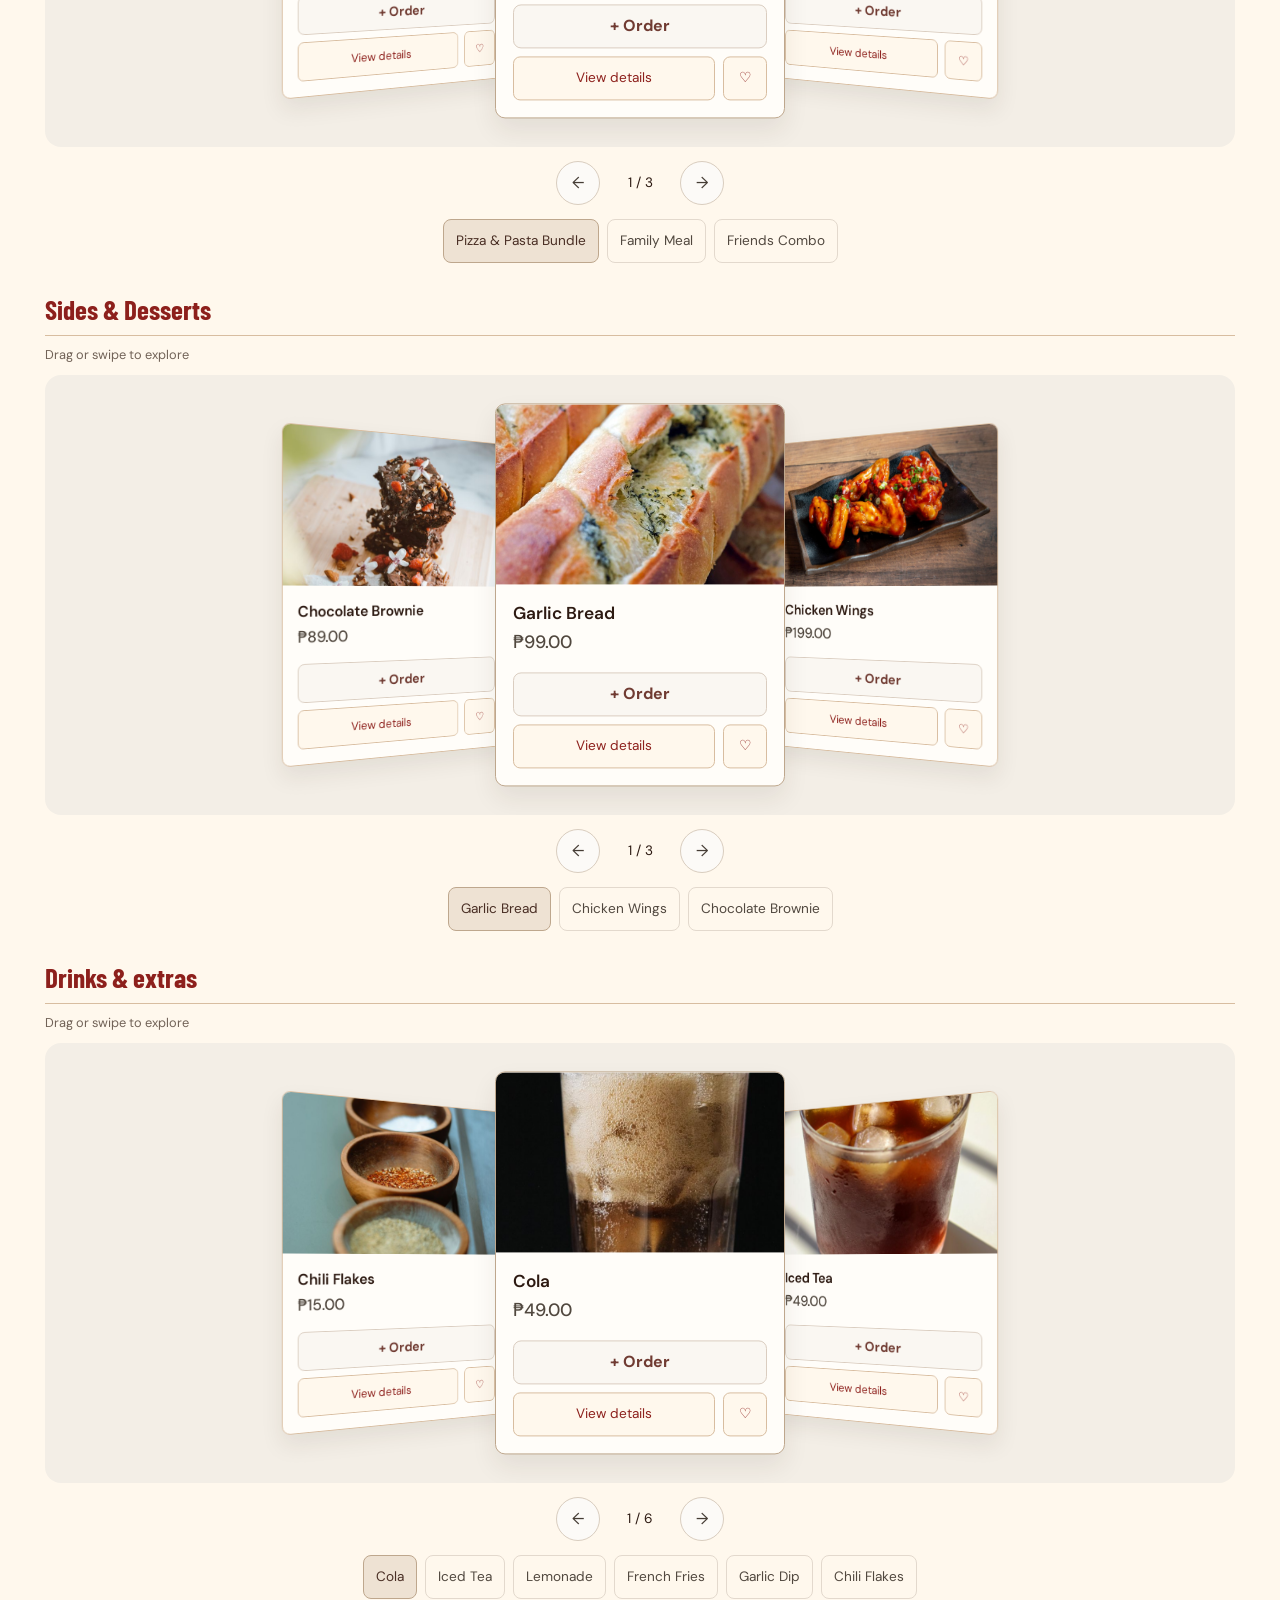
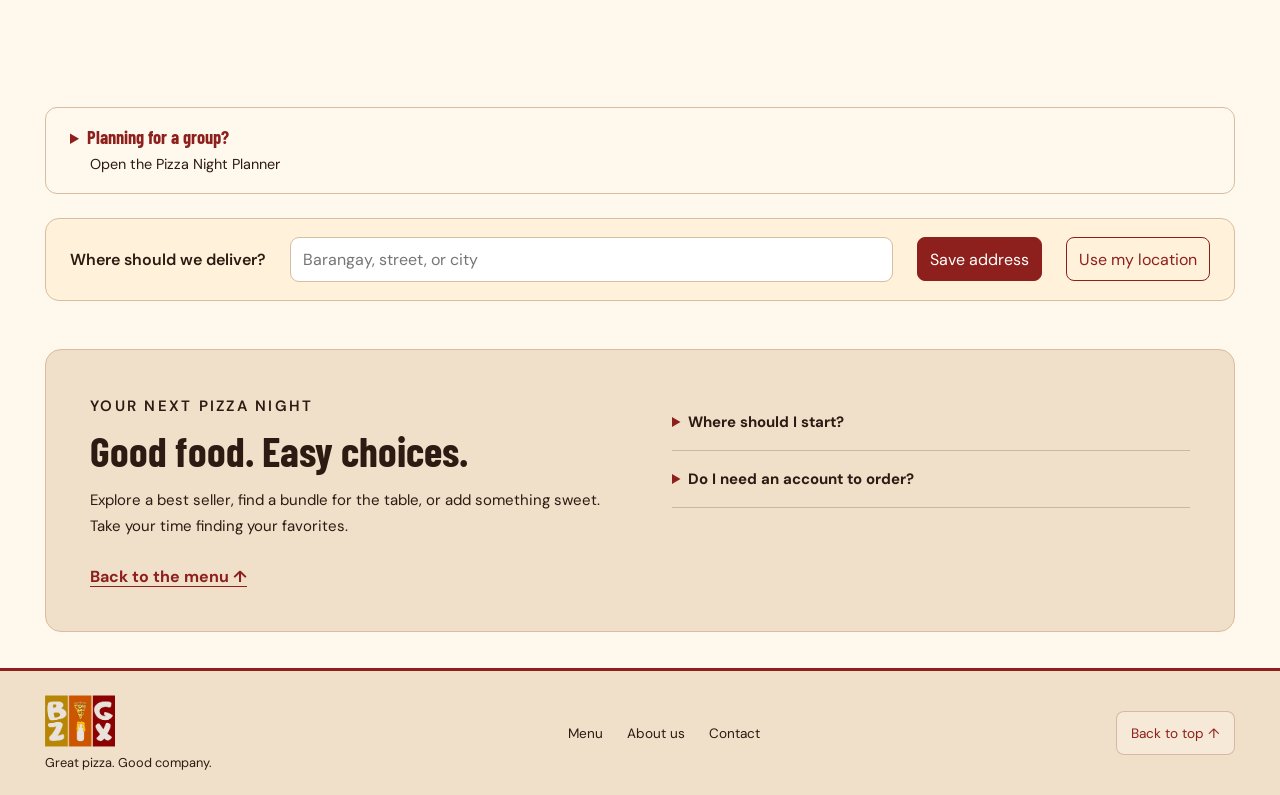
==== commit 44194460: "Keep hero height stable, smooth slide transitions, and clarify account requirement" ====
--- a/index.html
+++ b/index.html
@@ -14,7 +14,7 @@
       rel="stylesheet"
       href="https://fonts.googleapis.com/css2?family=Barlow+Condensed:wght@600;700;800&amp;family=DM+Sans:wght@400;500;600;700&amp;display=swap"
     />
-    <link rel="stylesheet" href="./styles/menu.css?v=20261118-3" />
+    <link rel="stylesheet" href="./styles/menu.css?v=20261118-4" />
     <link rel="stylesheet" href="./styles/menu-polish.css?v=20261118-3" />
     <link rel="stylesheet" href="./styles/auth-popup.css?v=20261113-4" />
     <link rel="stylesheet" href="./styles/product-details.css?v=2" />
@@ -615,10 +615,10 @@
             </p>
           </details>
           <details>
-            <summary>Do I need an account to browse?</summary>
+            <summary>Do I need an account to order?</summary>
             <p>
-              No account is needed to explore the menu and prices. When you
-              select Order, you can visit our log-in or sign-up page.
+              Yes. You must log in or create an account before placing an order.
+              You can browse the menu and prices without an account.
             </p>
           </details>
         </div>
@@ -728,7 +728,7 @@
       <button type="button" id="continue-browsing">Keep browsing</button>
     </dialog>
     <script src="./scripts/auth-popup.js?v=20261118-2" defer></script>
-    <script src="./scripts/menu.js?v=20261118-3" defer></script>
+    <script src="./scripts/menu.js?v=20261118-4" defer></script>
     <script src="./scripts/planner.js?v=20261113-6" defer></script>
     <dialog id="product-dialog" aria-labelledby="product-title">
       <form method="dialog">
--- a/styles/menu.css
+++ b/styles/menu.css
@@ -478,13 +478,13 @@
 }
 
 .hero {
-  --hero-height: clamp(300px, 29vw, 380px);
-  min-height: var(--hero-height);
+  /* Match the reference banner and prevent slide text from resizing it. */
+  height: 380px;
   position: relative;
   isolation: isolate;
   overflow: hidden;
   display: grid;
-  grid-template: 1fr / 1fr;
+  grid-template: minmax(0, 1fr) / minmax(0, 1fr);
   border-radius: 22px;
   color: white;
   align-items: center;
@@ -548,7 +548,7 @@
     padding: 12px 22px 70px;
   }
   .hero-copy h1 {
-    font-size: clamp(2.65rem, 10vw, 4rem);
+    font-size: clamp(2.2rem, 9vw, 3.5rem);
   }
 }
 
@@ -566,17 +566,25 @@
   z-index: -2;
 }
 .hero-slide-track {
-  display: flex;
+  position: relative;
   width: 100%;
   height: 100%;
 }
 .hero-slide-track img {
-  position: static;
-  flex: 0 0 100%;
+  position: absolute;
+  inset: 0;
+  opacity: 0;
   width: 100%;
   height: 100%;
   object-fit: cover;
   object-position: 60% center;
+}
+.hero-slide-track img:first-child,
+.hero-slide-track img.is-active {
+  opacity: 1;
+}
+.hero-slide-track:has(.is-active) img:not(.is-active) {
+  opacity: 0;
 }
 .hero::after {
   content: "";
@@ -586,14 +594,21 @@
   background: linear-gradient(90deg, #1d0c06f5, #1d0c069e 60%, #1d0c062e);
 }
 @media (prefers-reduced-motion: no-preference) {
-  .hero-slide-track {
-    transition: transform 0.45s cubic-bezier(0.2, 0.8, 0.2, 1);
+  .hero-slide-track img {
+    transition: opacity 420ms ease-in-out;
+  }
+  .hero-controls button,
+  .hero .cta {
+    transition:
+      transform 160ms ease-out,
+      background-color 160ms ease-out;
+  }
+  .hero-controls button:active,
+  .hero .cta:active {
+    transform: scale(0.96);
   }
 }
 @media (max-width: 680px) {
-  .hero {
-    --hero-height: 360px;
-  }
   .hero::after {
     background: linear-gradient(0deg, #1d0c06fa, #1d0c0644);
   }
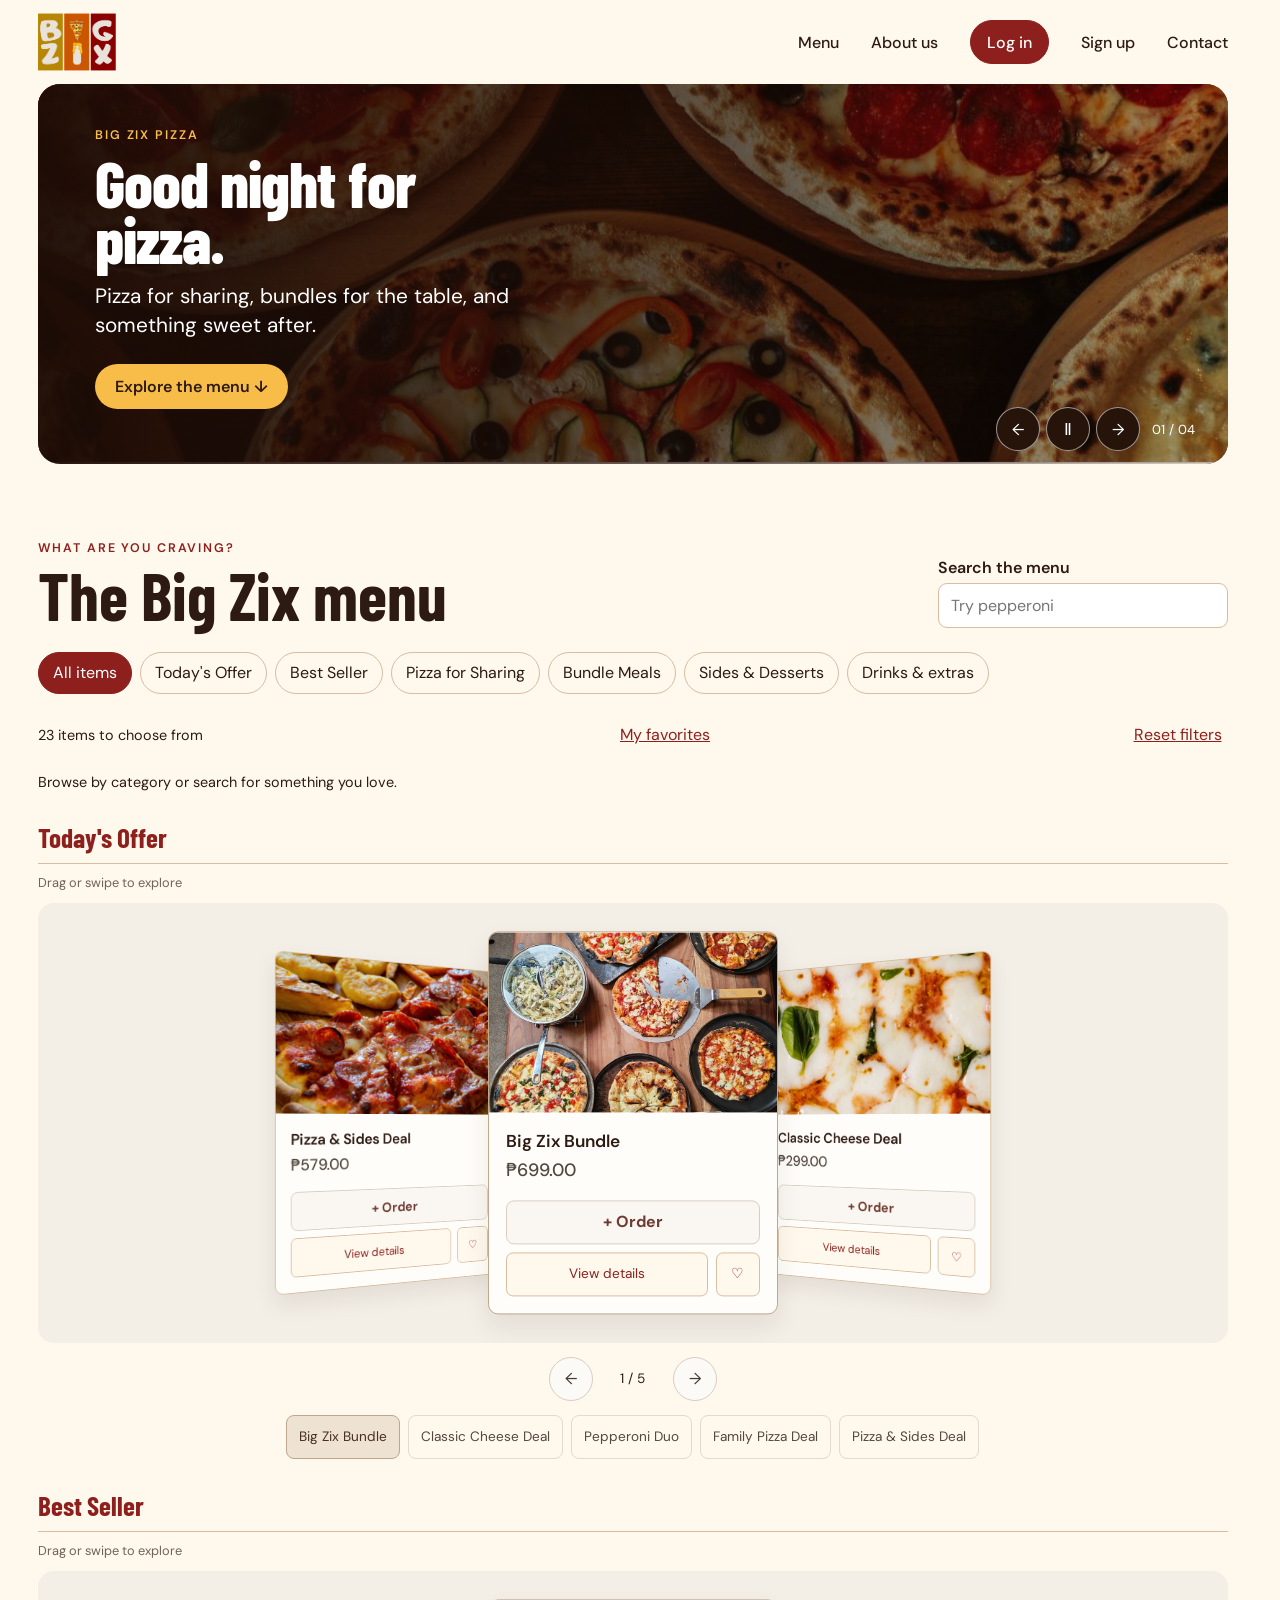
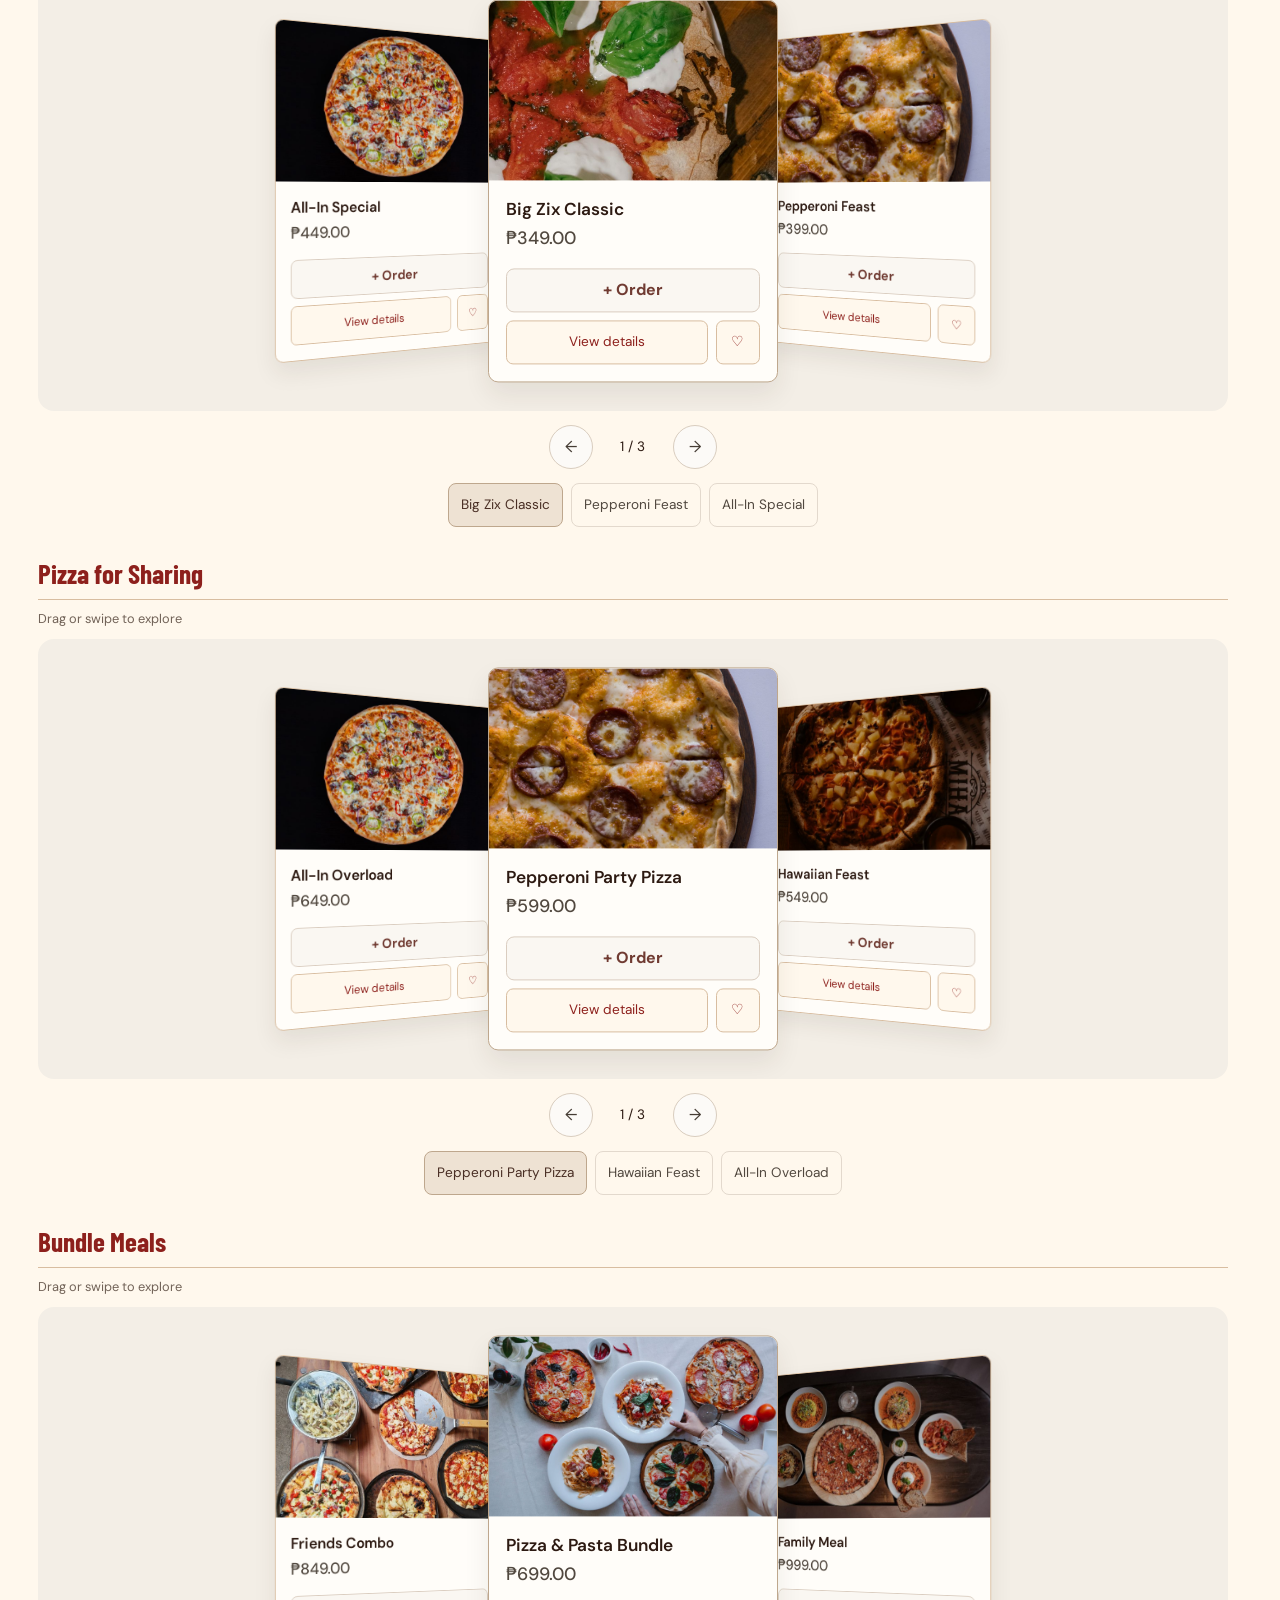
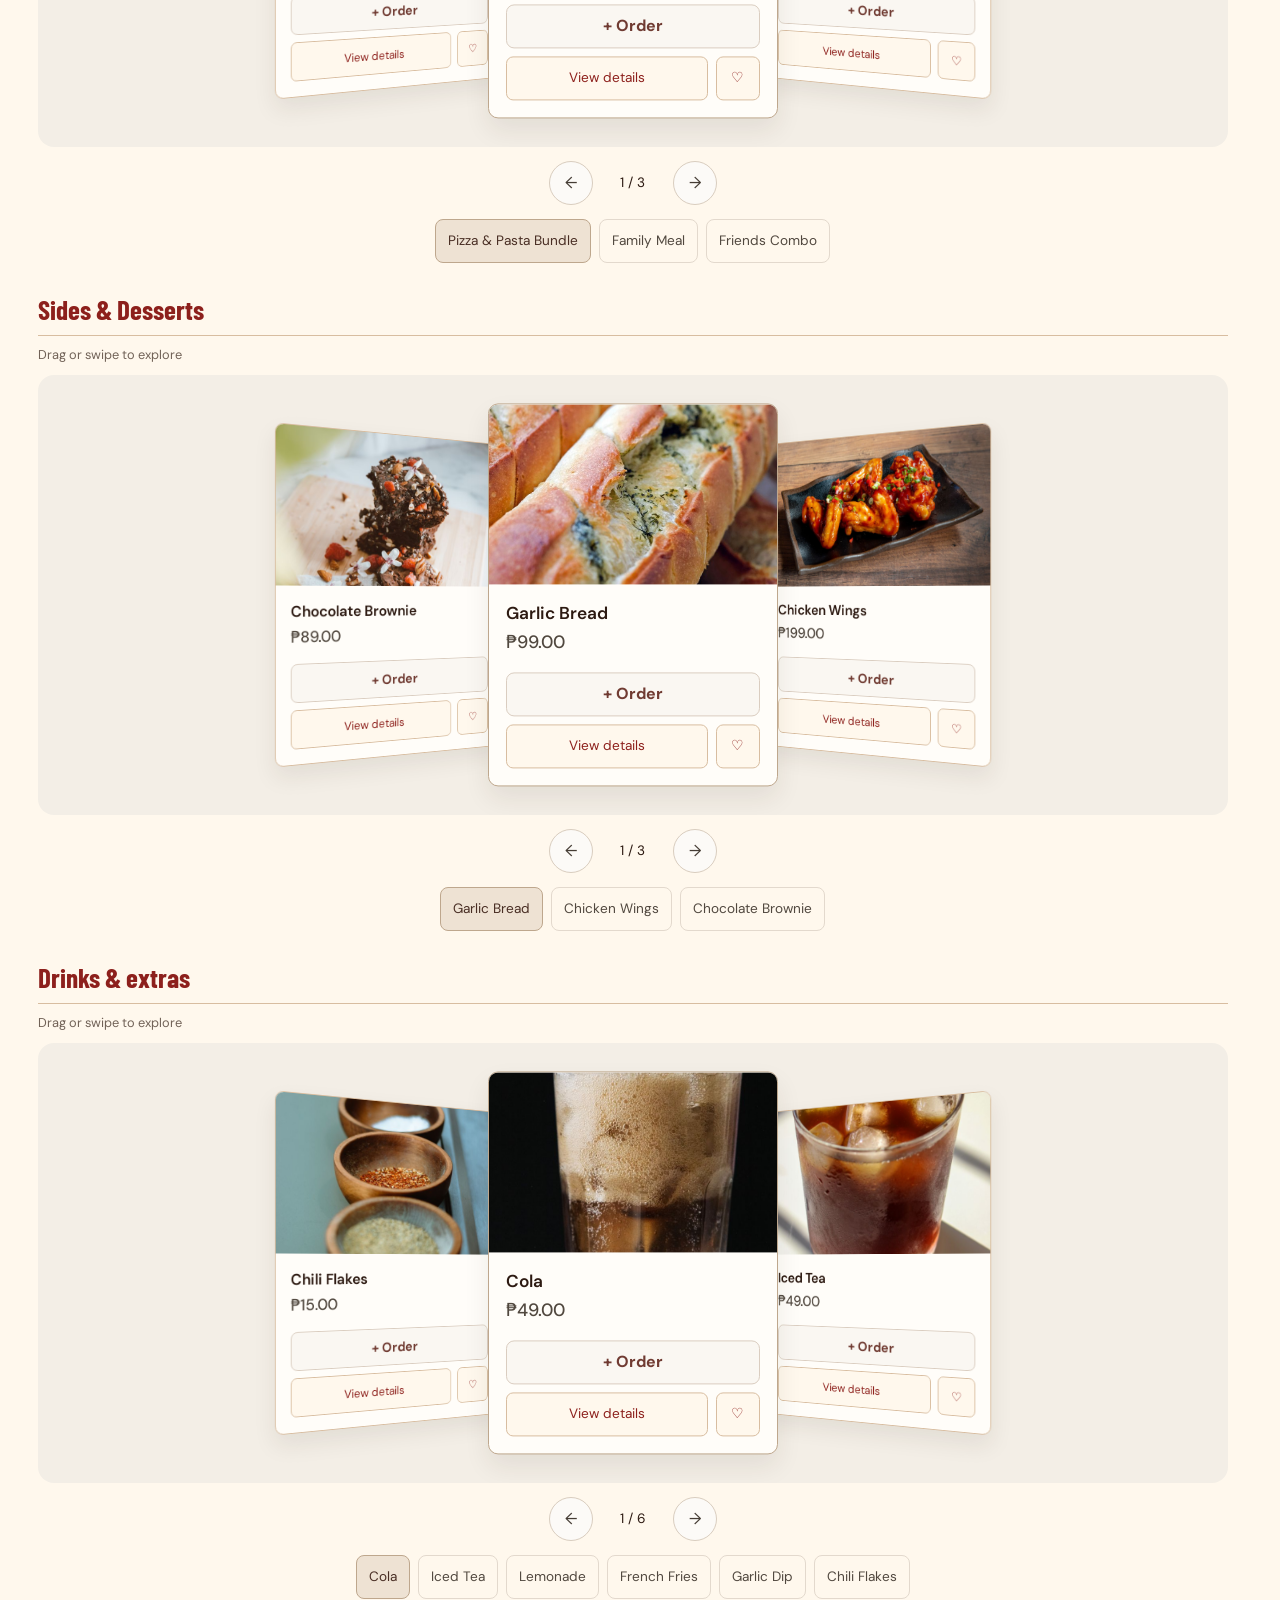
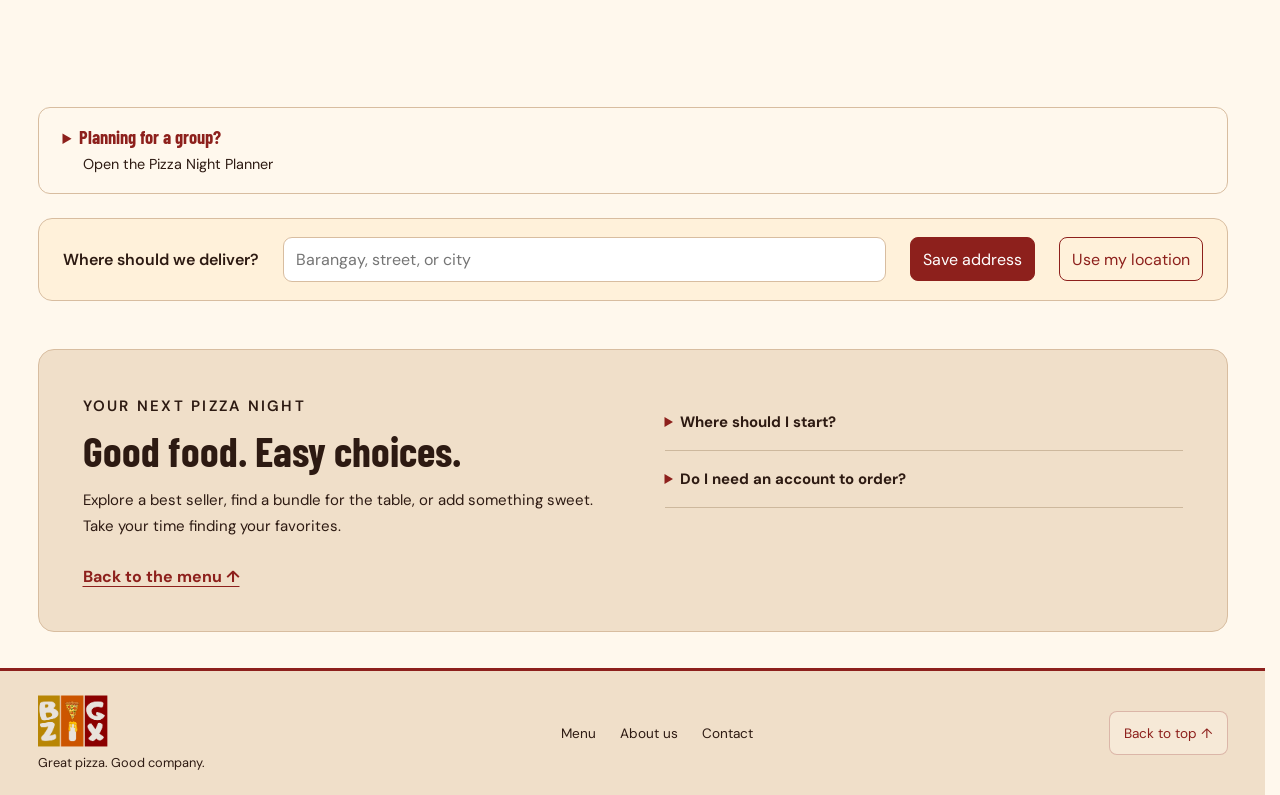
==== commit 2fdedd33: "Polish interactions across all pages and support touch swipes on the hero" ====
--- a/index.html
+++ b/index.html
@@ -14,10 +14,11 @@
       rel="stylesheet"
       href="https://fonts.googleapis.com/css2?family=Barlow+Condensed:wght@600;700;800&amp;family=DM+Sans:wght@400;500;600;700&amp;display=swap"
     />
-    <link rel="stylesheet" href="./styles/menu.css?v=20261118-4" />
+    <link rel="stylesheet" href="./styles/menu.css?v=20261119-1" />
     <link rel="stylesheet" href="./styles/menu-polish.css?v=20261118-3" />
     <link rel="stylesheet" href="./styles/auth-popup.css?v=20261113-4" />
     <link rel="stylesheet" href="./styles/product-details.css?v=2" />
+    <link rel="stylesheet" href="./styles/site-polish.css?v=20261119-1" />
   </head>
   <body id="home">
     <header class="masthead wrap">
@@ -748,5 +749,6 @@
       </div>
     </dialog>
     <script src="./scripts/product-details.js?v=2" defer></script>
+    <script src="./scripts/hero-swipe.js?v=20261119-1" defer></script>
   </body>
 </html>
--- a/styles/menu.css
+++ b/styles/menu.css
@@ -480,6 +480,7 @@
 .hero {
   /* Match the reference banner and prevent slide text from resizing it. */
   height: 380px;
+  touch-action: pan-y pinch-zoom;
   position: relative;
   isolation: isolate;
   overflow: hidden;
--- a/styles/site-polish.css
+++ b/styles/site-polish.css
@@ -0,0 +1,111 @@
+/* Shared interaction styles. Page layouts stay in their own stylesheets. */
+html {
+  scrollbar-gutter: stable;
+}
+
+:where(a, button, input, select, textarea, summary):focus-visible {
+  outline: 3px solid #8d201c;
+  outline-offset: 3px;
+}
+
+:where(button, input, select, textarea) {
+  min-height: 44px;
+}
+
+:where(.nav, .about-nav) a {
+  display: inline-flex;
+  align-items: center;
+  min-height: 44px;
+}
+
+:where(.nav, .about-nav, .footer-nav) a {
+  text-underline-offset: 5px;
+}
+
+:where(input, select, textarea):focus-visible {
+  border-color: #8d201c;
+}
+
+textarea {
+  max-width: 100%;
+  resize: vertical;
+}
+
+.social-detail,
+.account-status {
+  overflow-wrap: anywhere;
+}
+
+/* Animate feedback, not layout dimensions or every property. */
+@media (prefers-reduced-motion: no-preference) {
+  html {
+    scroll-behavior: smooth;
+  }
+
+  :where(
+    button,
+    input,
+    select,
+    textarea,
+    summary,
+    .about-cta,
+    .contact-intro a
+  ) {
+    transition:
+      background-color 160ms ease-out,
+      border-color 160ms ease-out,
+      color 160ms ease-out;
+  }
+
+  :where(.nav, .about-nav, .footer-nav, .table-links) a {
+    transition: color 160ms ease-out;
+  }
+
+  #product-dialog[open],
+  .card {
+    animation: surface-appear 180ms ease-out;
+  }
+
+  @keyframes surface-appear {
+    from {
+      opacity: 0;
+      transform: translateY(6px);
+    }
+    to {
+      opacity: 1;
+      transform: none;
+    }
+  }
+}
+
+@media (hover: hover) and (pointer: fine) {
+  .about-cta:hover,
+  input[type="submit"]:hover {
+    background-color: #681410;
+  }
+}
+
+@media (max-width: 700px) {
+  /* Keep mobile form text readable and avoid focus zoom on small fields. */
+  input,
+  select,
+  textarea,
+  #contact-form select,
+  #contact-form textarea,
+  #planner-form input,
+  #planner-form select,
+  #planner-items select {
+    font-size: 16px;
+  }
+}
+
+@media (prefers-reduced-motion: reduce) {
+  html {
+    scroll-behavior: auto;
+  }
+
+  .art,
+  .contact-photo {
+    transform: none;
+  }
+}
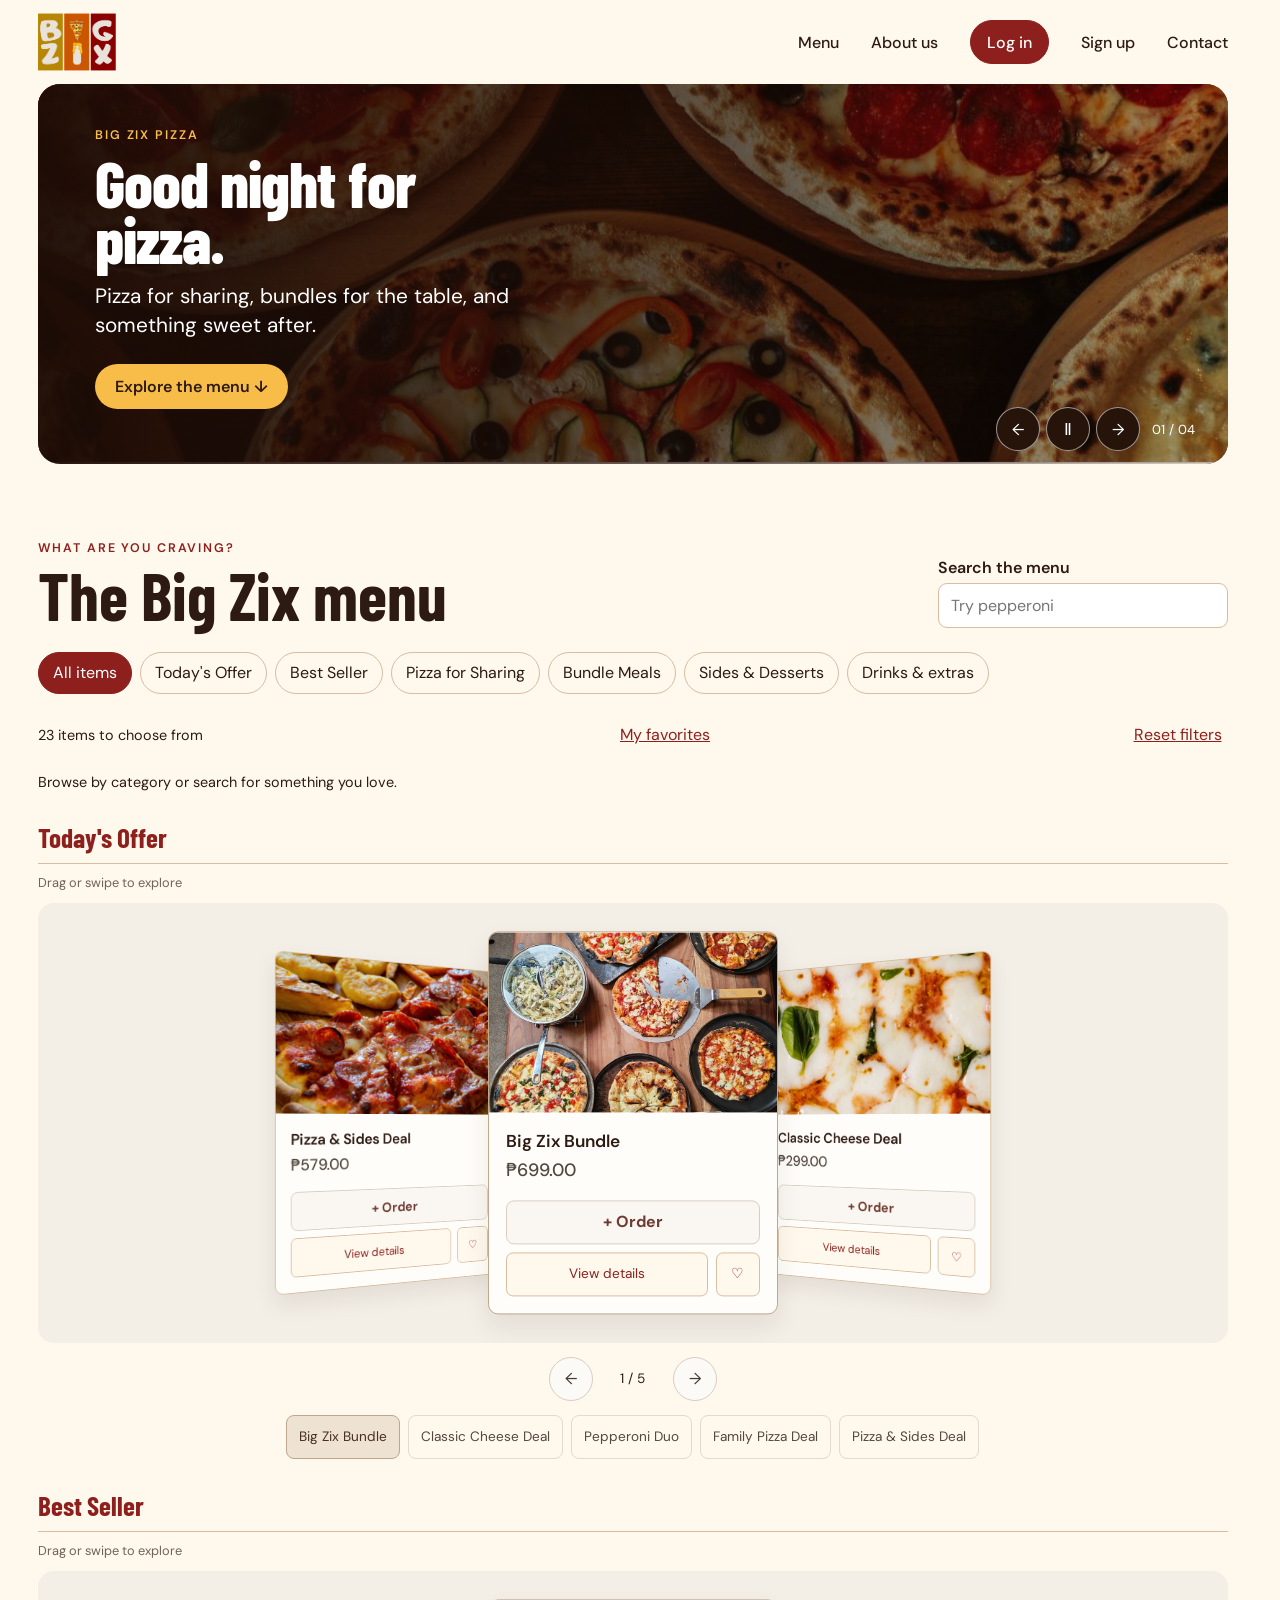
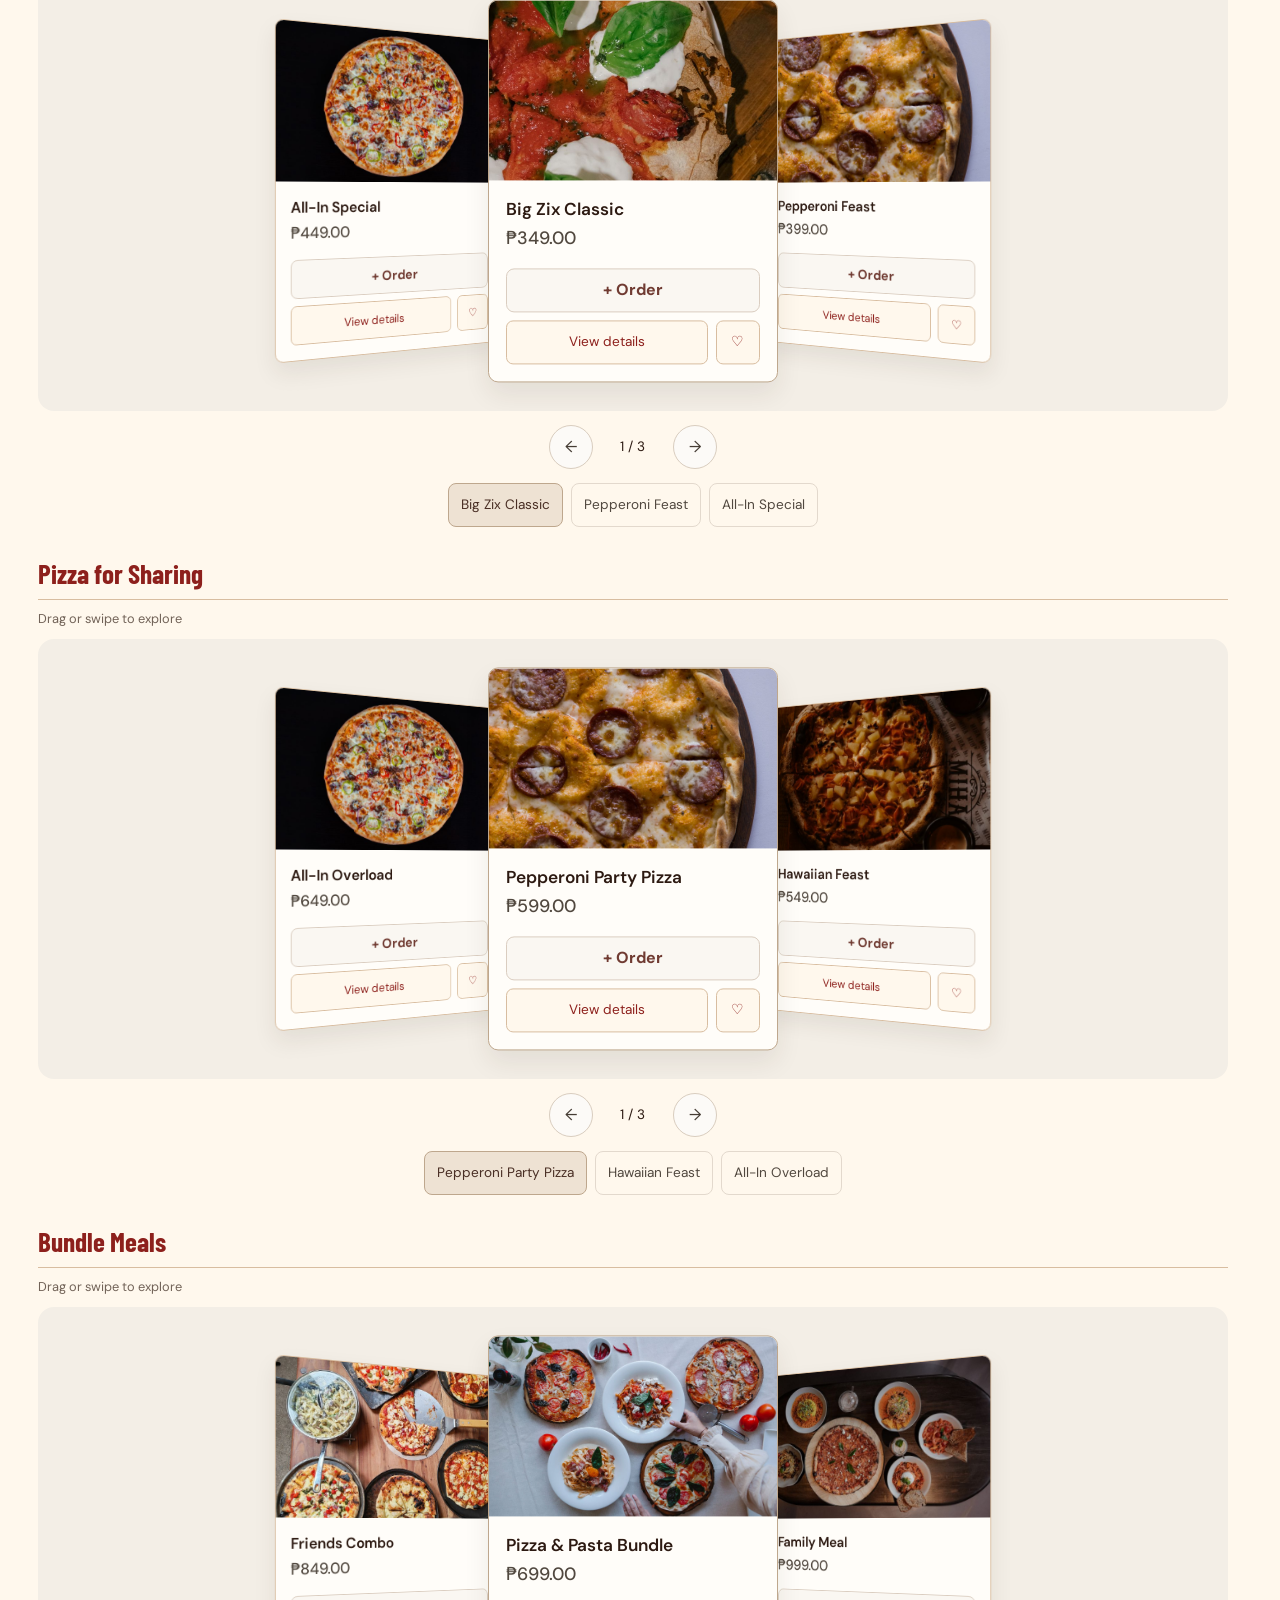
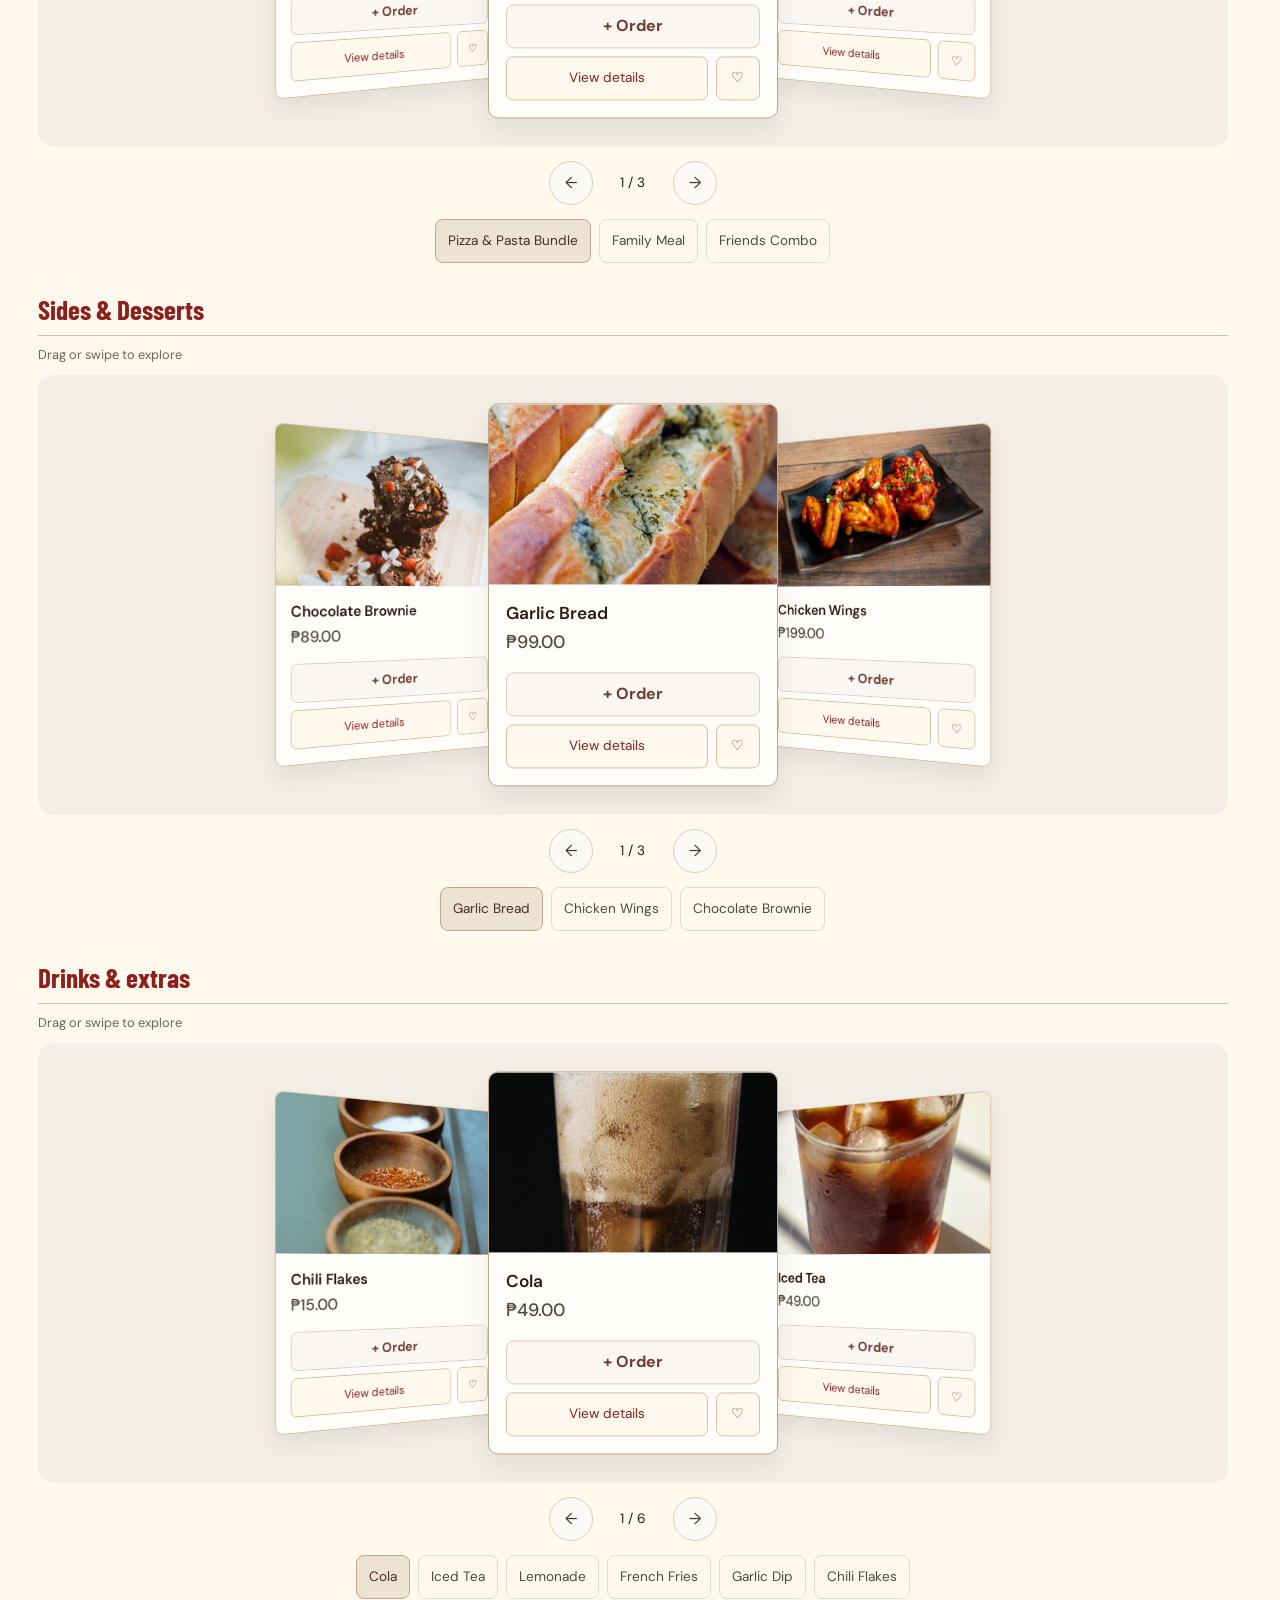
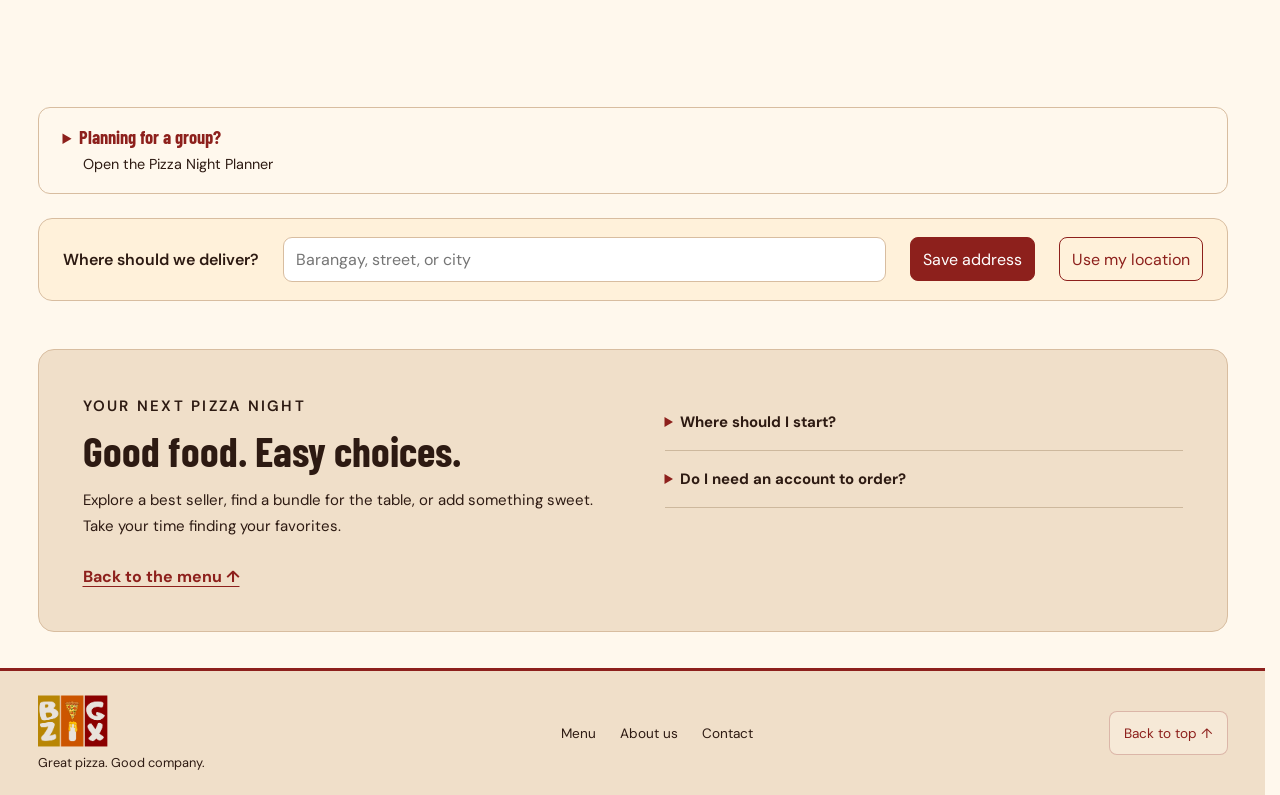
==== commit b857f2fc: "Replace planner clipboard action with login-required ordering" ====
--- a/index.html
+++ b/index.html
@@ -15,7 +15,7 @@
       href="https://fonts.googleapis.com/css2?family=Barlow+Condensed:wght@600;700;800&amp;family=DM+Sans:wght@400;500;600;700&amp;display=swap"
     />
     <link rel="stylesheet" href="./styles/menu.css?v=20261119-1" />
-    <link rel="stylesheet" href="./styles/menu-polish.css?v=20261118-3" />
+    <link rel="stylesheet" href="./styles/menu-polish.css?v=20261119-2" />
     <link rel="stylesheet" href="./styles/auth-popup.css?v=20261113-4" />
     <link rel="stylesheet" href="./styles/product-details.css?v=2" />
     <link rel="stylesheet" href="./styles/site-polish.css?v=20261119-1" />
@@ -571,15 +571,14 @@
             <h3>Your meal plan</h3>
             <p id="planner-status" role="status"></p>
             <ul id="planner-items"></ul>
-            <button type="button" id="planner-copy" hidden>
-              Copy meal plan
+            <button
+              type="button"
+              id="planner-order"
+              aria-haspopup="dialog"
+              hidden
+            >
+              Order this meal
             </button>
-            <textarea
-              id="planner-share"
-              aria-label="Meal plan to copy"
-              readonly
-              hidden
-            ></textarea>
           </div>
         </div>
       </details>
@@ -730,7 +729,7 @@
     </dialog>
     <script src="./scripts/auth-popup.js?v=20261118-2" defer></script>
     <script src="./scripts/menu.js?v=20261118-4" defer></script>
-    <script src="./scripts/planner.js?v=20261113-6" defer></script>
+    <script src="./scripts/planner.js?v=20261119-2" defer></script>
     <dialog id="product-dialog" aria-labelledby="product-title">
       <form method="dialog">
         <button aria-label="Close product details">Close</button>
--- a/styles/menu-polish.css
+++ b/styles/menu-polish.css
@@ -105,11 +105,6 @@
   margin-top: 0.75rem;
 }
 
-#planner-share {
-  width: 100%;
-  min-height: 9rem;
-}
-
 /* Keep the optional planner compact until a customer chooses to open it. */
 .planner-panel {
   margin-block: 32px 24px;
@@ -162,7 +157,7 @@
 }
 
 #planner-form button,
-#planner-copy {
+#planner-order {
   min-height: 46px;
   font-weight: 700;
 }
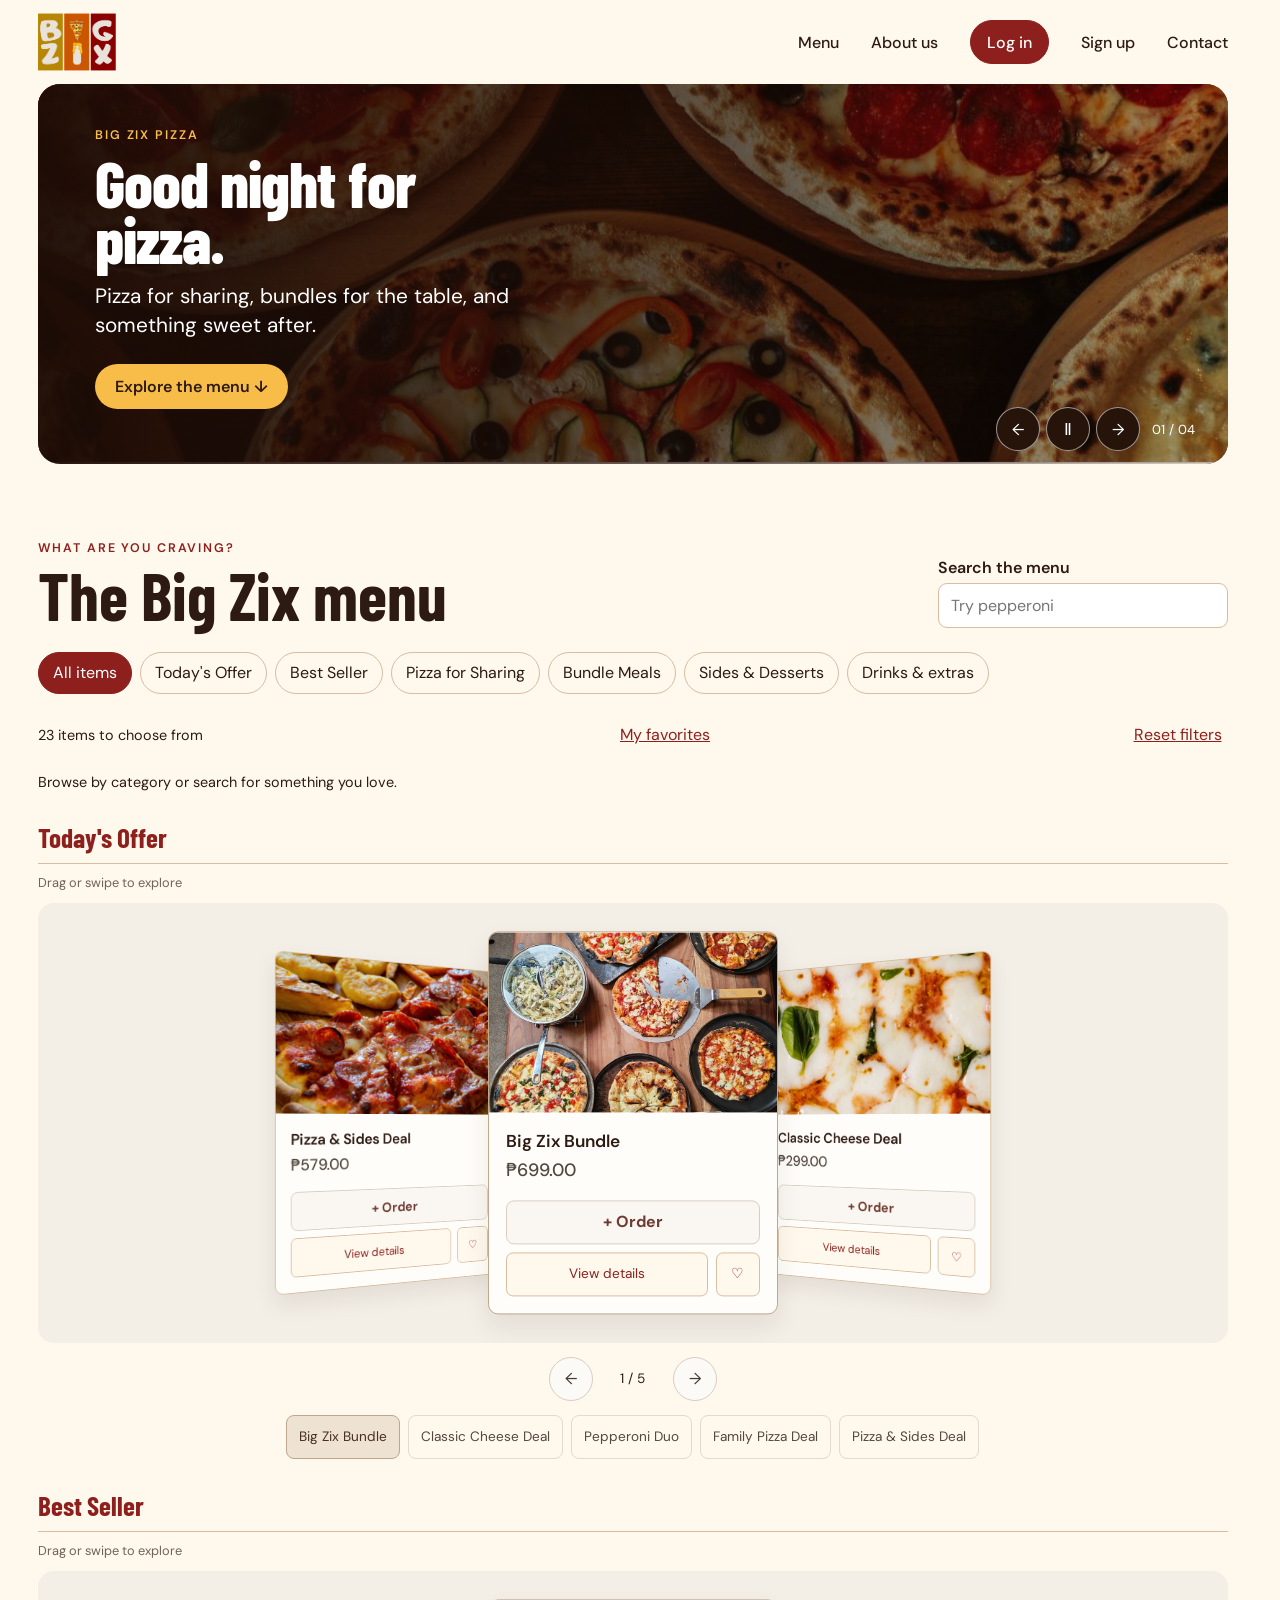
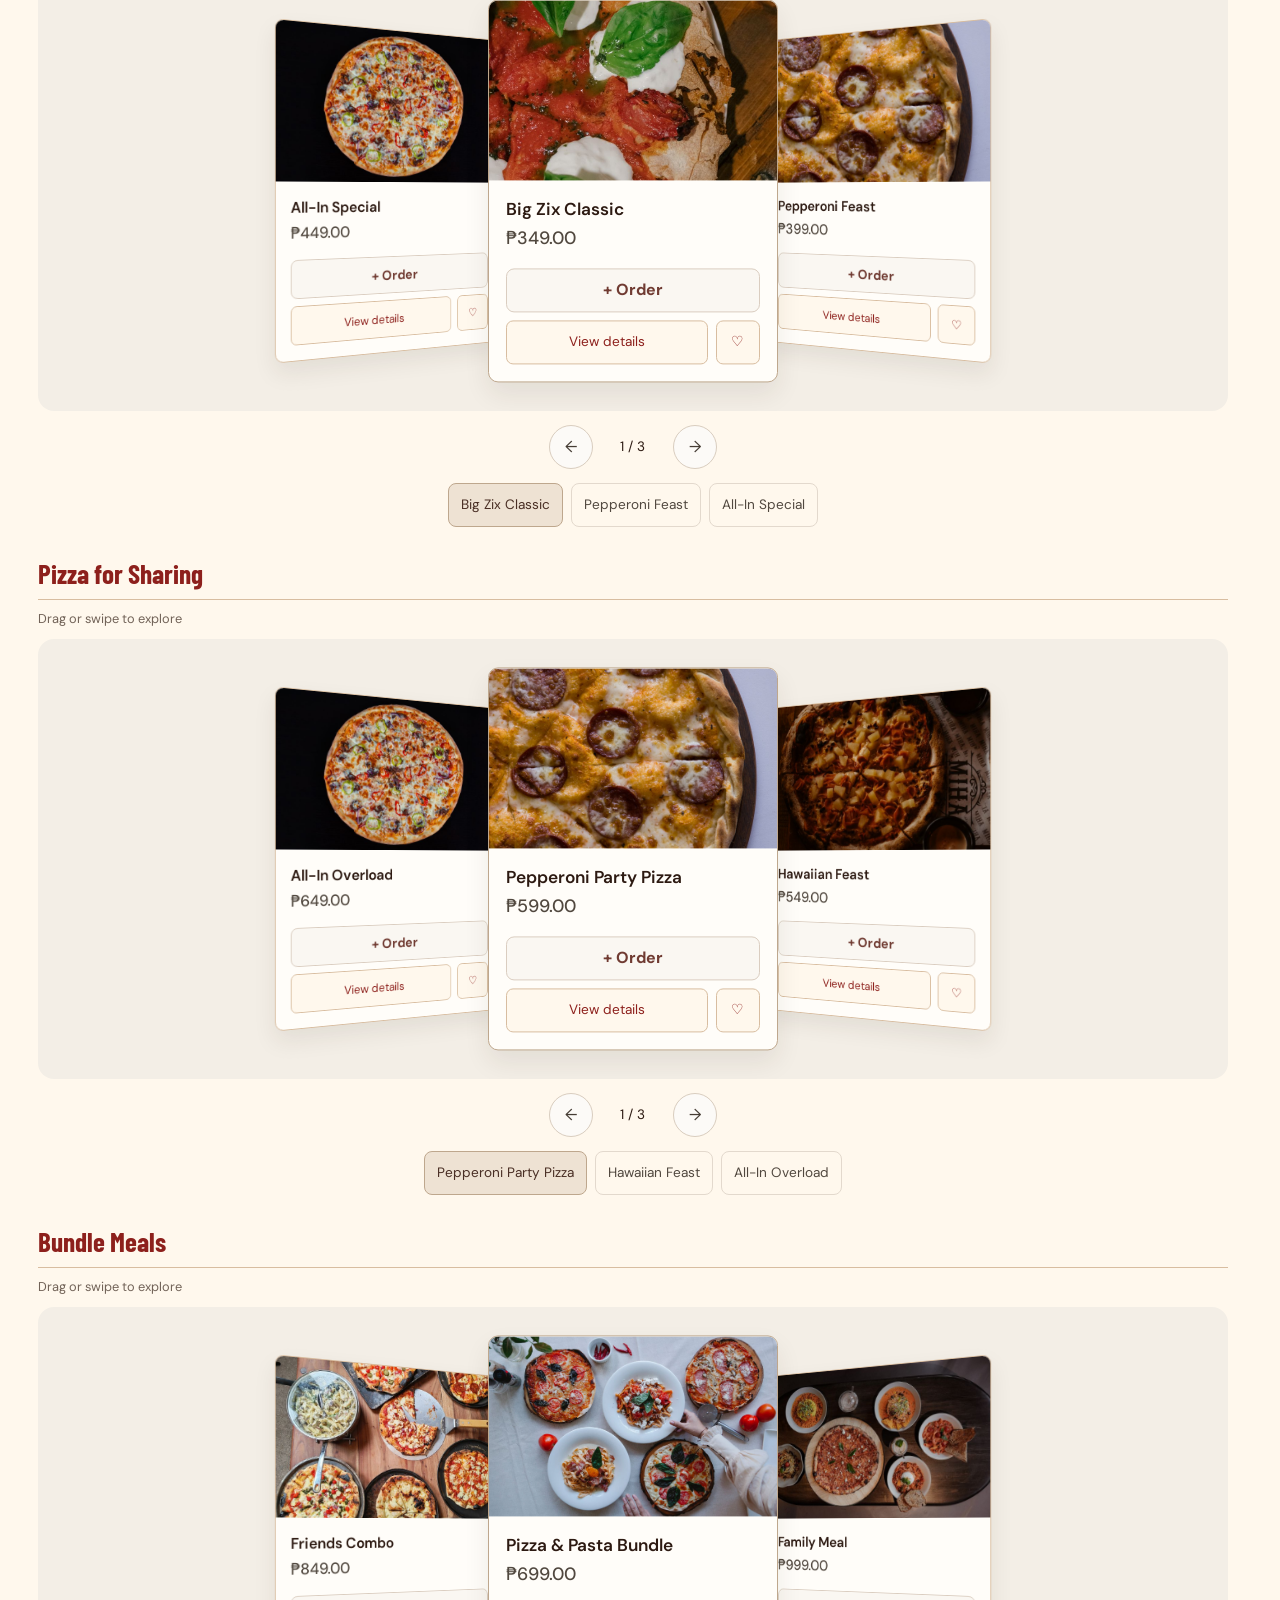
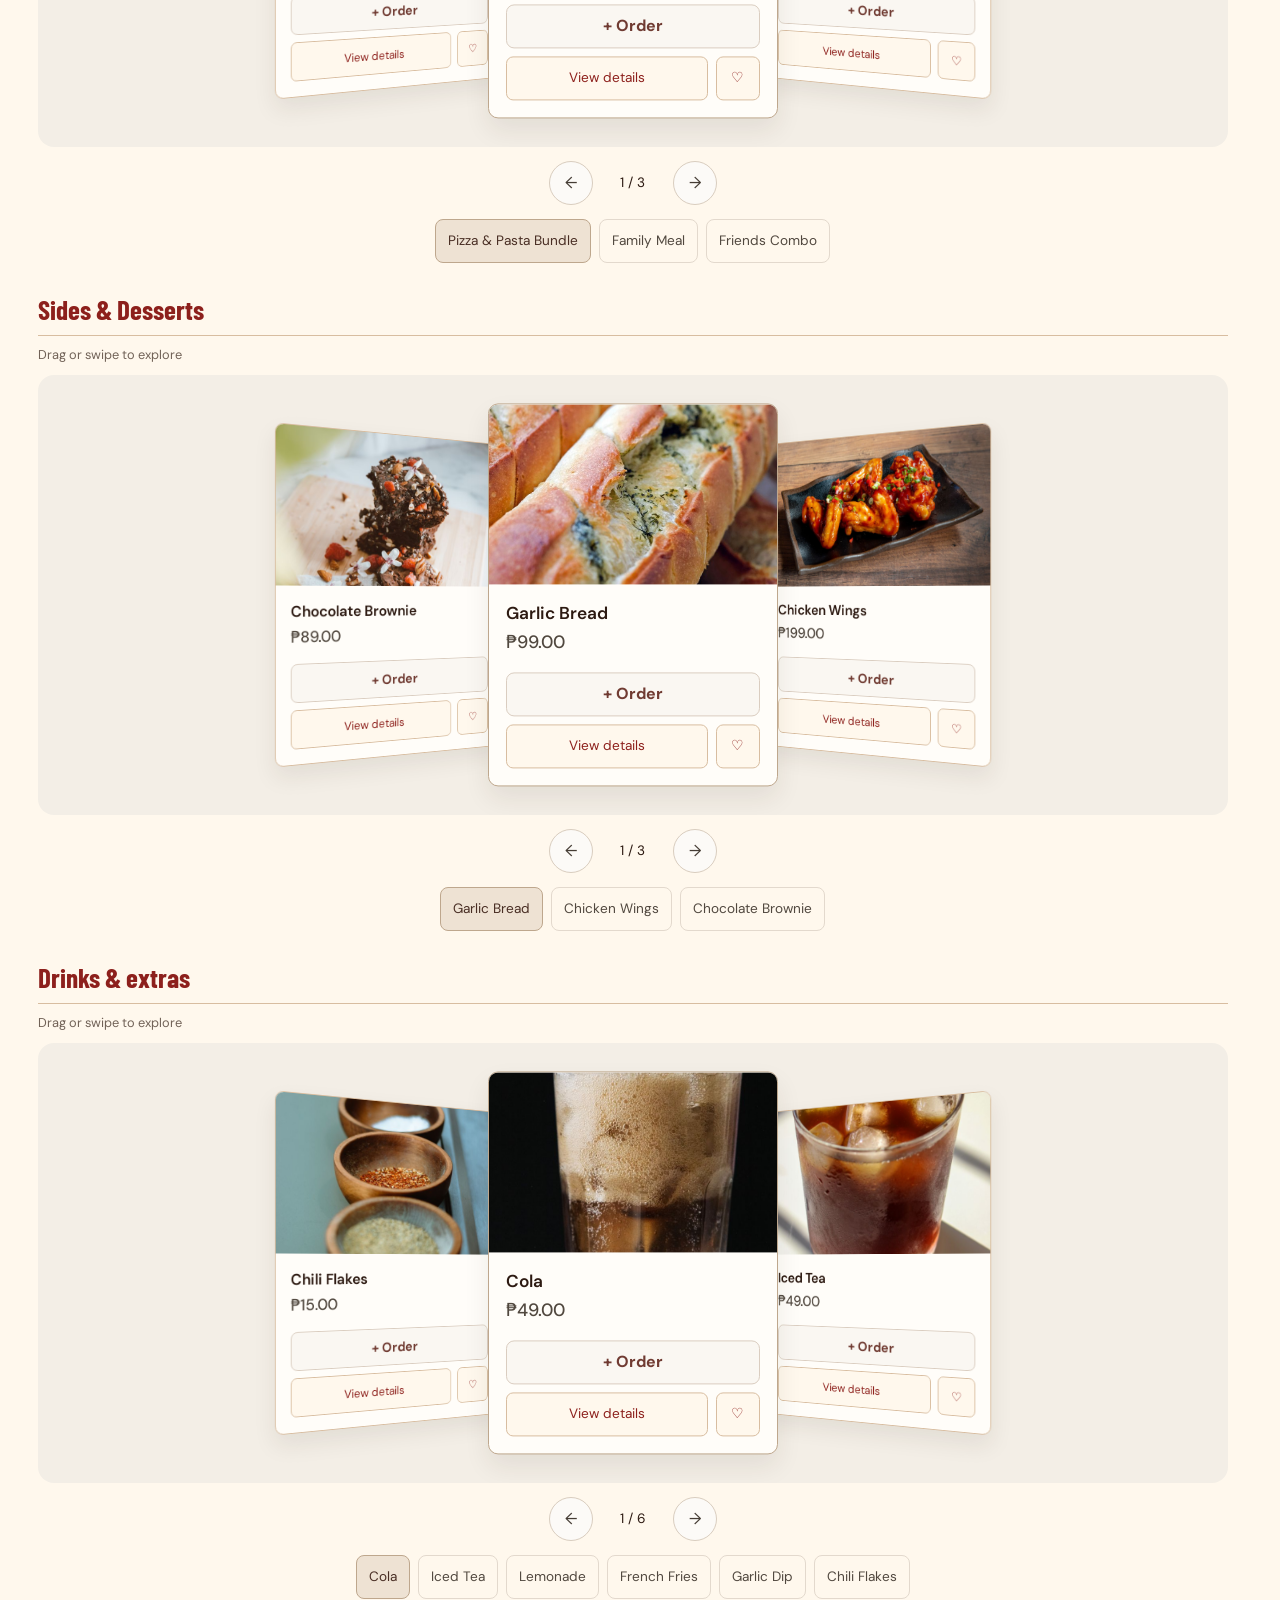
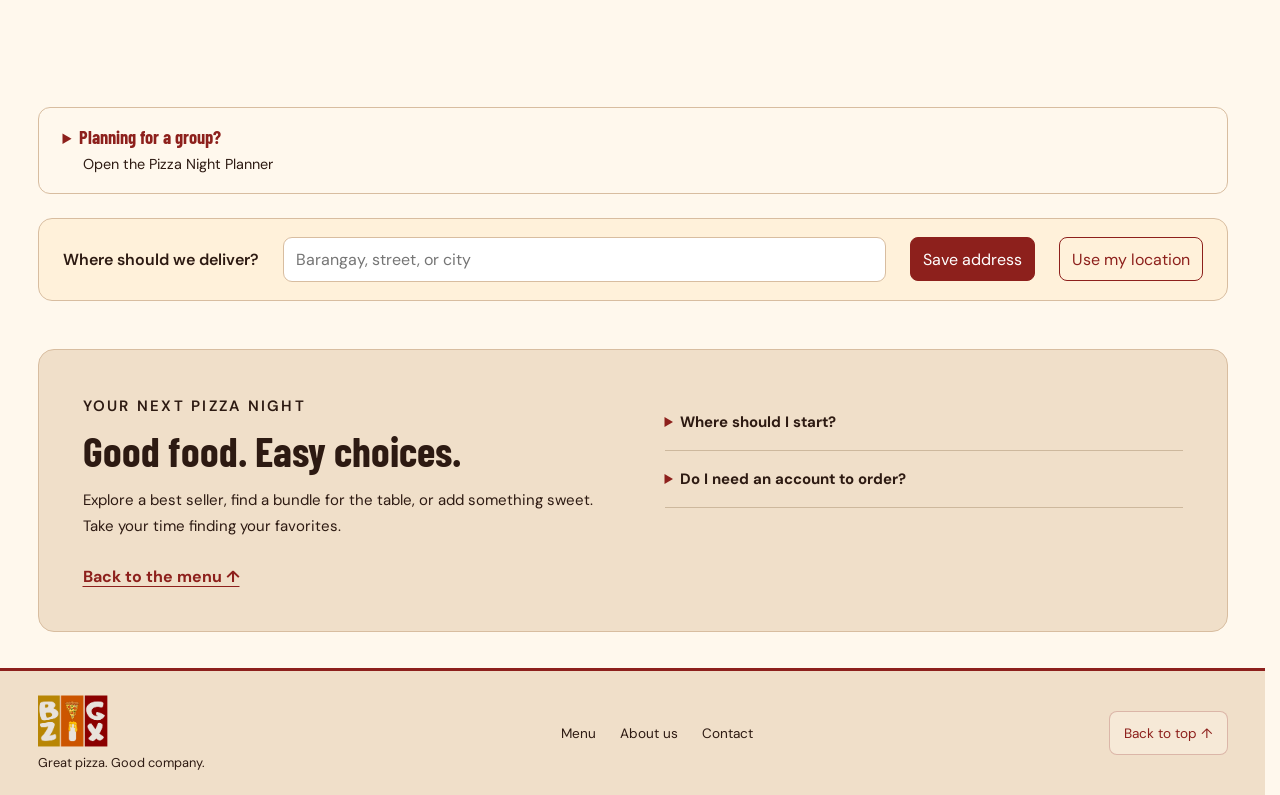
==== commit 47ffa62a: "Replace contact copy flow and placeholder handles with customer-facing actions" ====
--- a/index.html
+++ b/index.html
@@ -680,8 +680,7 @@
           </fieldset>
         </details>
         <p class="checkout-note">
-          Your order is recorded on this browser. Online payment and sending
-          orders to the restaurant are not connected.
+          Review your items, quantities, and delivery details before confirming.
         </p>
       </form>
       <div class="dialog-actions" id="order-actions"></div>
@@ -728,7 +727,7 @@
       <button type="button" id="continue-browsing">Keep browsing</button>
     </dialog>
     <script src="./scripts/auth-popup.js?v=20261118-2" defer></script>
-    <script src="./scripts/menu.js?v=20261118-4" defer></script>
+    <script src="./scripts/menu.js?v=20261119-3" defer></script>
     <script src="./scripts/planner.js?v=20261119-2" defer></script>
     <dialog id="product-dialog" aria-labelledby="product-title">
       <form method="dialog">
--- a/styles/site-polish.css
+++ b/styles/site-polish.css
@@ -31,7 +31,7 @@
   resize: vertical;
 }
 
-.social-detail,
+.contact-detail,
 .account-status {
   overflow-wrap: anywhere;
 }
